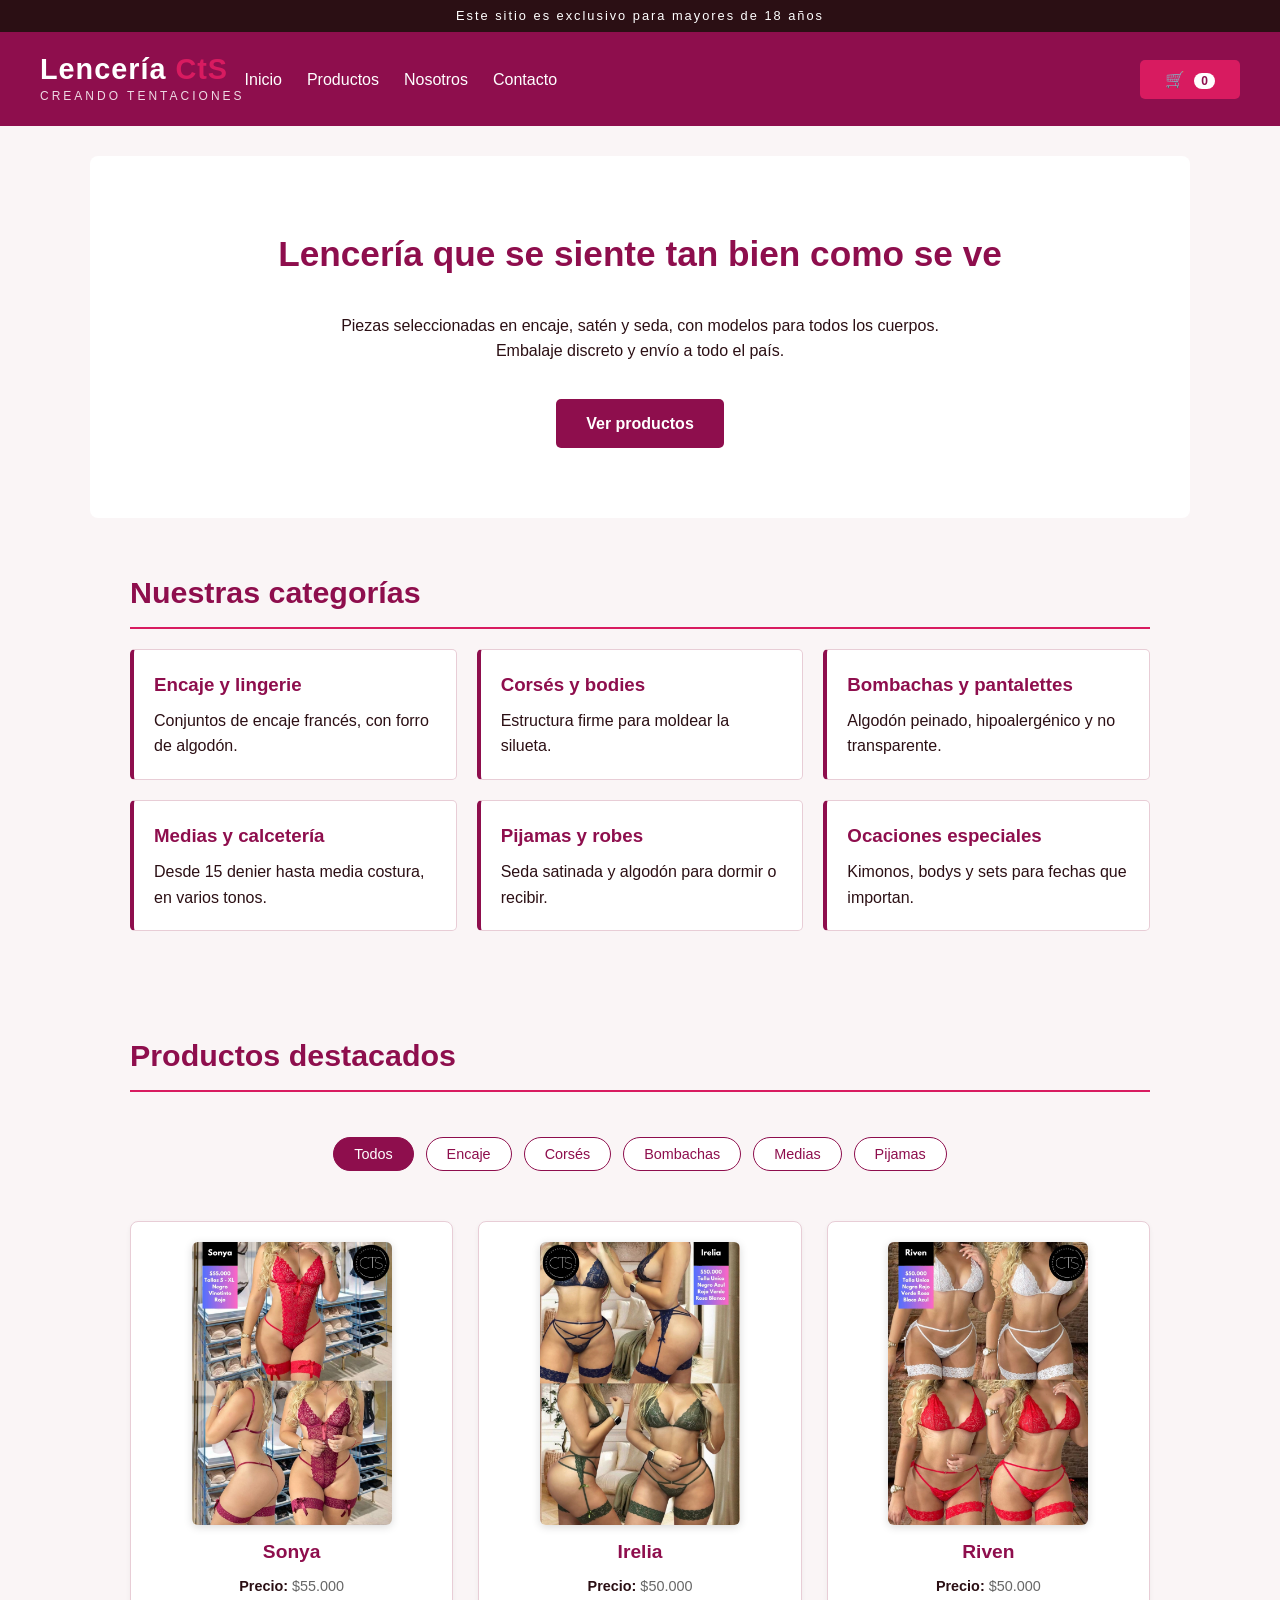
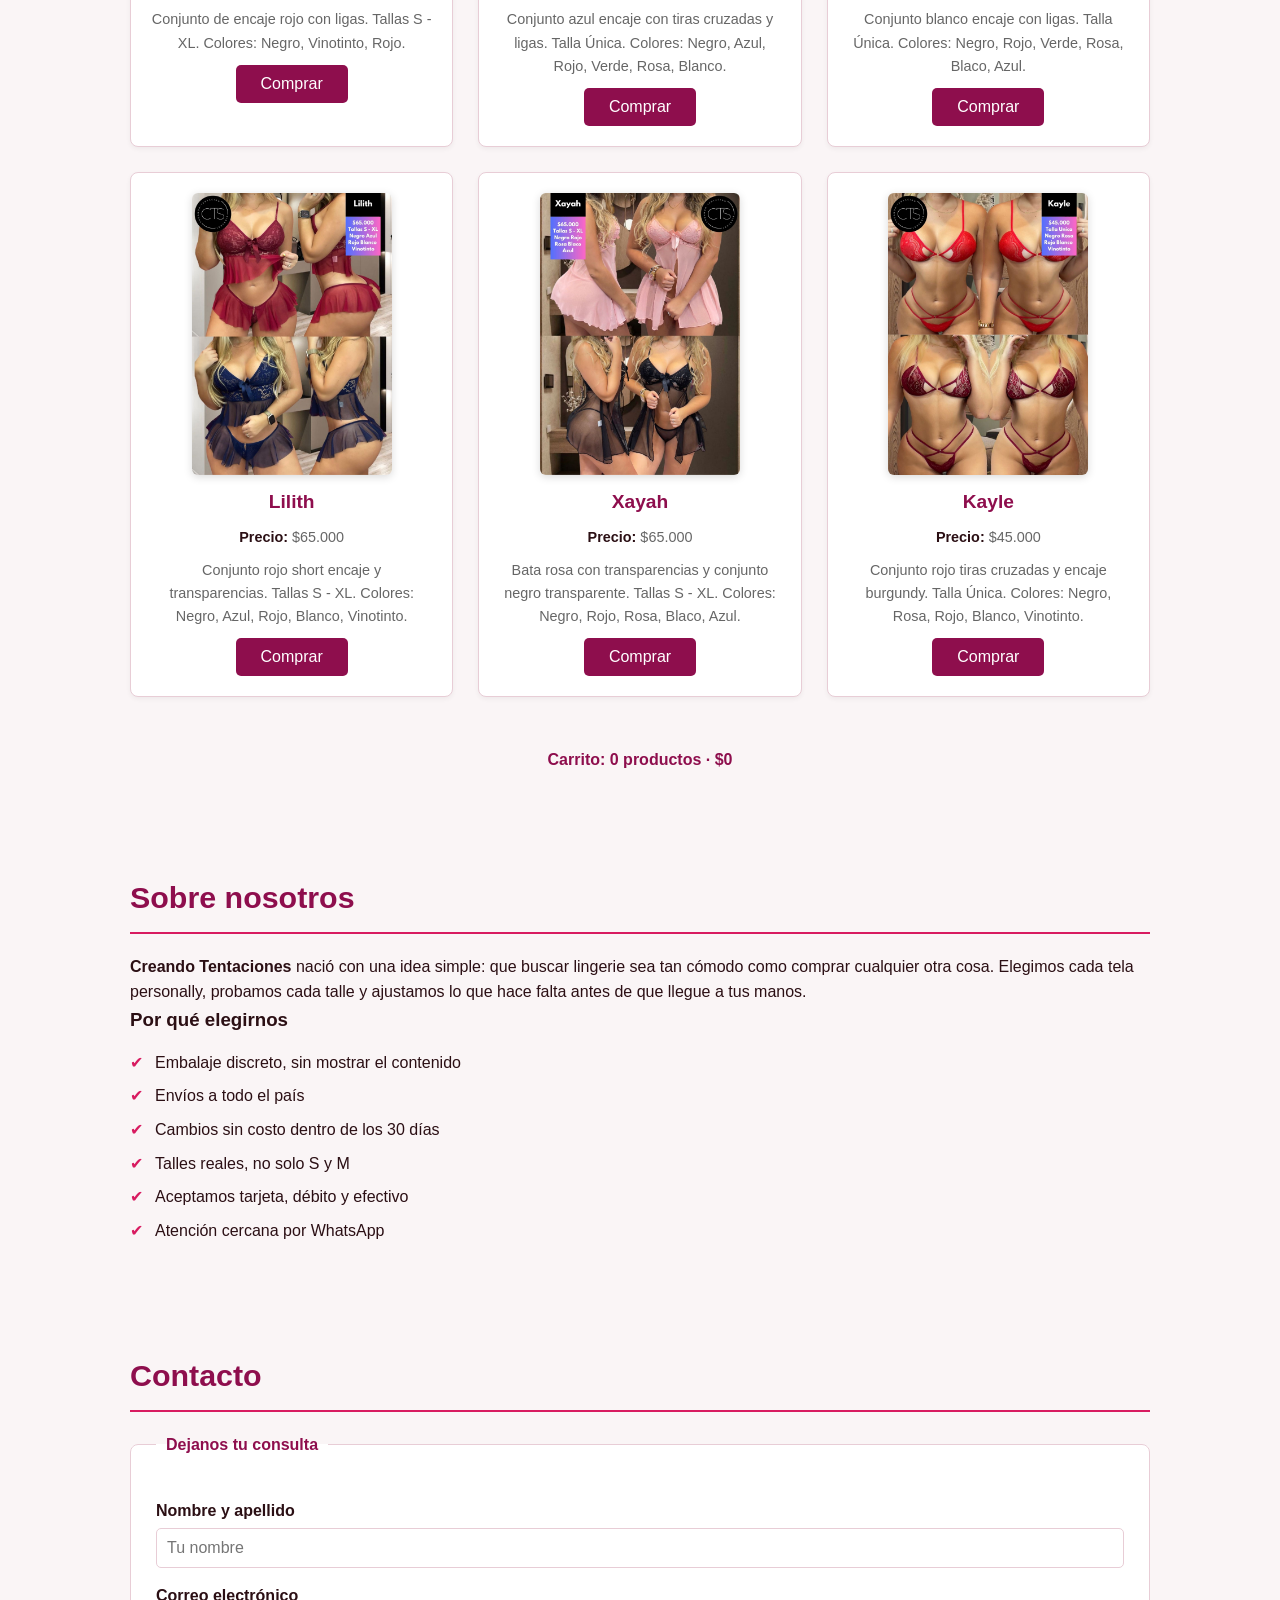
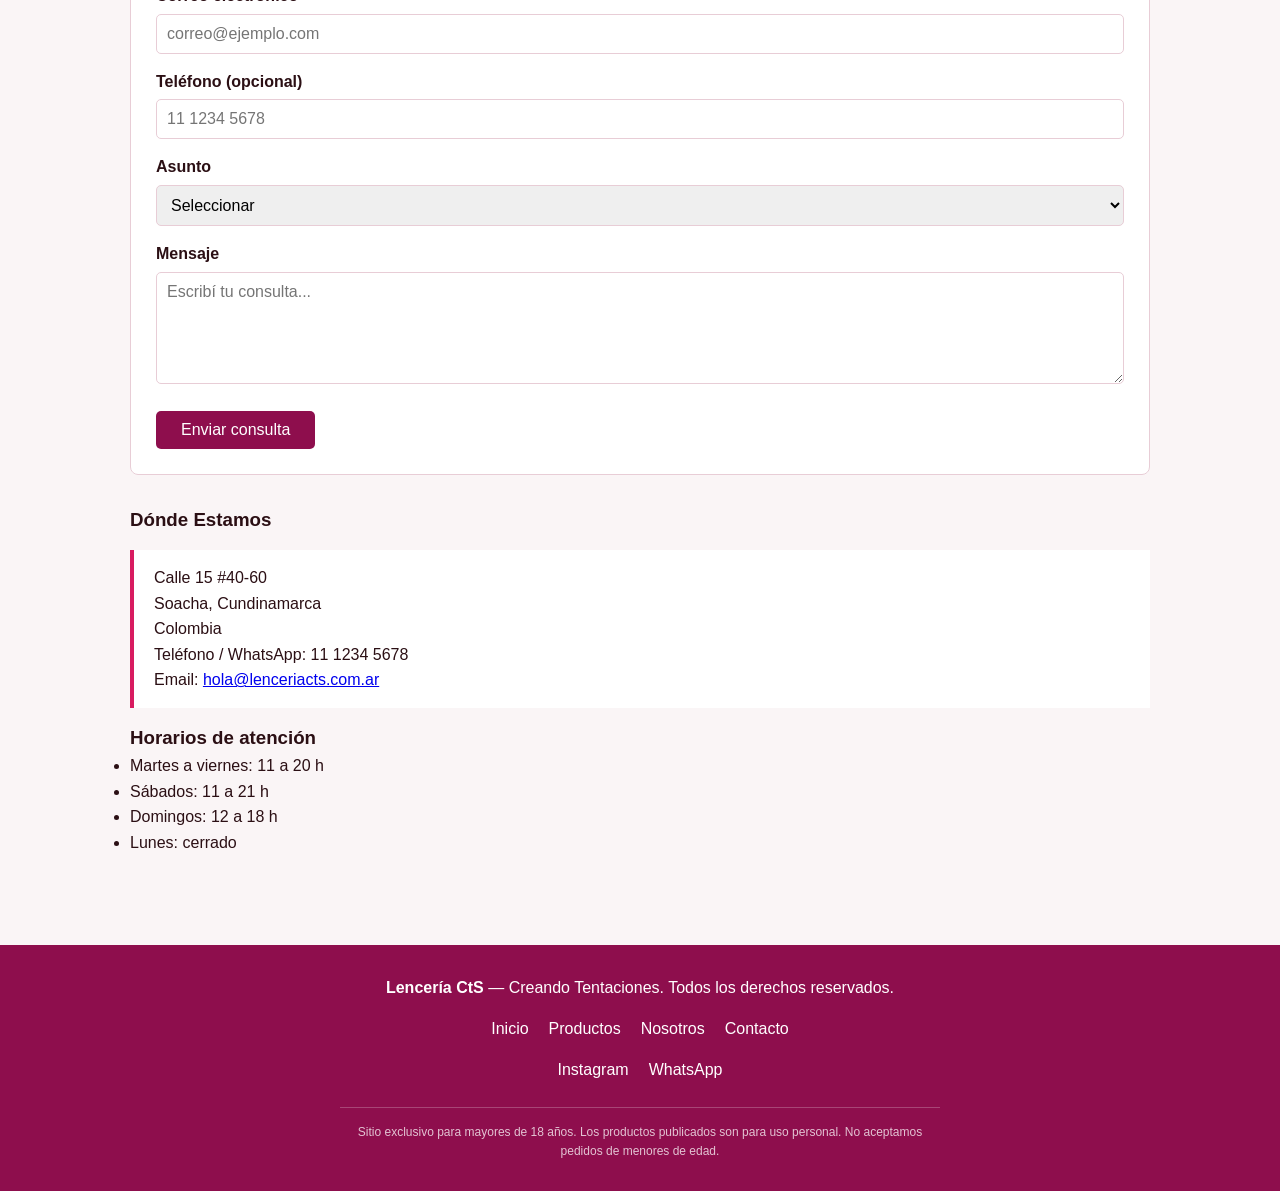
==== index.html @ 2ffe6eb9 "Agregar imagenes y datos reales del catalogo CTS (Sonya, Irelia, Riven, Lilith, Xayah, Kayle)" ====
<!DOCTYPE html>
<html lang="es">
<head>
    <meta charset="UTF-8">
    <meta name="viewport" content="width=device-width, initial-scale=1.0">
    <title>Lencería CtS | Creando Tentaciones</title>
    <meta name="description" content="Lencería CtS - Creando Tentaciones. Encaje, corsés, medias y pijamas de seda. Envíos discretos a todo el país.">
    <meta name="author" content="Lencería CtS">
    <meta name="robots" content="noindex">

    <!-- Enlaza la hoja de estilos externa -->
    <link rel="stylesheet" href="style.css">
</head>
<body>

    <!-- ===================== AVISO DE EDAD ===================== -->
    <div class="aviso-edad">
        Este sitio es exclusivo para mayores de 18 años
    </div>

    <!-- ===================== HEADER / NAVBAR ===================== -->
    <header>
        <div class="logo">
            <h1>Lencería <span>CtS</span></h1>
            <p class="lema">Creando Tentaciones</p>
        </div>

        <nav>
            <ul>
                <li><a href="#inicio">Inicio</a></li>
                <li><a href="#productos">Productos</a></li>
                <li><a href="#nosotros">Nosotros</a></li>
                <li><a href="#contacto">Contacto</a></li>
            </ul>
        </nav>

        <div class="carrito">
            <button id="btn-carrito" type="button" class="btn-carrito">🛒 <span id="carrito-badge" class="carrito-badge">0</span></button>
        </div>
    </header>

    <main>

        <!-- ===================== HERO / PORTADA ===================== -->
        <section id="inicio">
            <h2>Lencería que se siente tan bien como se ve</h2>
            <p>
                Piezas seleccionadas en encaje, satén y seda, con modelos para
                todos los cuerpos. Embalaje discreto y envío a todo el país.
            </p>
            <a href="#productos">Ver productos</a>
        </section>

        <!-- ===================== CATEGORÍAS ===================== -->
        <section id="categorias">
            <h2>Nuestras categorías</h2>

            <ul>
                <li>
                    <h3>Encaje y lingerie</h3>
                    <p>Conjuntos de encaje francés, con forro de algodón.</p>
                </li>
                <li>
                    <h3>Corsés y bodies</h3>
                    <p>Estructura firme para moldear la silueta.</p>
                </li>
                <li>
                    <h3>Bombachas y pantalettes</h3>
                    <p>Algodón peinado, hipoalergénico y no transparente.</p>
                </li>
                <li>
                    <h3>Medias y calcetería</h3>
                    <p>Desde 15 denier hasta media costura, en varios tonos.</p>
                </li>
                <li>
                    <h3>Pijamas y robes</h3>
                    <p>Seda satinada y algodón para dormir o recibir.</p>
                </li>
                <li>
                    <h3>Ocaciones especiales</h3>
                    <p>Kimonos, bodys y sets para fechas que importan.</p>
                </li>
            </ul>
        </section>

        <!-- ===================== PRODUCTOS DESTACADOS ===================== -->
        <section id="productos">
            <h2>Productos destacados</h2>

            <div class="filtros" id="filtros" role="group" aria-label="Filtrar productos por categoria">
                <button type="button" class="filtro activo" data-filtro="todos">Todos</button>
                <button type="button" class="filtro" data-filtro="encaje">Encaje</button>
                <button type="button" class="filtro" data-filtro="corses">Corsés</button>
                <button type="button" class="filtro" data-filtro="bombachas">Bombachas</button>
                <button type="button" class="filtro" data-filtro="medias">Medias</button>
                <button type="button" class="filtro" data-filtro="pijamas">Pijamas</button>
            </div>

            <article data-categoria="encaje">
                <img src="img/2.jpg" alt="Conjunto Sonya rojo encaje con ligas">
                <h3>Sonya</h3>
                <p><strong>Precio:</strong> $55.000</p>
                <p>Conjunto de encaje rojo con ligas. Tallas S - XL. Colores: Negro, Vinotinto, Rojo.</p>
                <button type="button" class="btn-comprar" data-nombre="Sonya" data-precio="55000">Comprar</button>
            </article>

            <article data-categoria="corses">
                <img src="img/3.jpg" alt="Conjunto Irelia azul encaje con tiras cruzadas">
                <h3>Irelia</h3>
                <p><strong>Precio:</strong> $50.000</p>
                <p>Conjunto azul encaje con tiras cruzadas y ligas. Talla Única. Colores: Negro, Azul, Rojo, Verde, Rosa, Blanco.</p>
                <button type="button" class="btn-comprar" data-nombre="Irelia" data-precio="50000">Comprar</button>
            </article>

            <article data-categoria="encaje">
                <img src="img/4.jpg" alt="Conjunto Riven blanco encaje con ligas">
                <h3>Riven</h3>
                <p><strong>Precio:</strong> $50.000</p>
                <p>Conjunto blanco encaje con ligas. Talla Única. Colores: Negro, Rojo, Verde, Rosa, Blaco, Azul.</p>
                <button type="button" class="btn-comprar" data-nombre="Riven" data-precio="50000">Comprar</button>
            </article>

            <article data-categoria="corses">
                <img src="img/5.jpg" alt="Conjunto Lilith rojo short encaje y transparencia">
                <h3>Lilith</h3>
                <p><strong>Precio:</strong> $65.000</p>
                <p>Conjunto rojo short encaje y transparencias. Tallas S - XL. Colores: Negro, Azul, Rojo, Blanco, Vinotinto.</p>
                <button type="button" class="btn-comprar" data-nombre="Lilith" data-precio="65000">Comprar</button>
            </article>

            <article data-categoria="pijamas">
                <img src="img/6.jpg" alt="Conjunto Xayah bata rosa transparencia">
                <h3>Xayah</h3>
                <p><strong>Precio:</strong> $65.000</p>
                <p>Bata rosa con transparencias y conjunto negro transparente. Tallas S - XL. Colores: Negro, Rojo, Rosa, Blaco, Azul.</p>
                <button type="button" class="btn-comprar" data-nombre="Xayah" data-precio="65000">Comprar</button>
            </article>

            <article data-categoria="corses">
                <img src="img/7.jpg" alt="Conjunto Kayle rojo tiras cruzadas encaje burgundy">
                <h3>Kayle</h3>
                <p><strong>Precio:</strong> $45.000</p>
                <p>Conjunto rojo tiras cruzadas y encaje burgundy. Talla Única. Colores: Negro, Rosa, Rojo, Blanco, Vinotinto.</p>
                <button type="button" class="btn-comprar" data-nombre="Kayle" data-precio="45000">Comprar</button>
            </article>

            <div class="carrito-box">
                <p id="carrito-total">Carrito: 0 productos · $0</p>
            </div>

        </section>

        <!-- ===================== NOSOTROS ===================== -->
        <section id="nosotros">
            <h2>Sobre nosotros</h2>
            <p>
                <strong>Creando Tentaciones</strong> nació con una idea simple:
                que buscar lingerie sea tan cómodo como comprar cualquier otra
                cosa. Elegimos cada tela personally, probamos cada talle y ajustamos
                lo que hace falta antes de que llegue a tus manos.
            </p>

            <h3>Por qué elegirnos</h3>
            <ul>
                <li>Embalaje discreto, sin mostrar el contenido</li>
                <li>Envíos a todo el país</li>
                <li>Cambios sin costo dentro de los 30 días</li>
                <li>Talles reales, no solo S y M</li>
                <li>Aceptamos tarjeta, débito y efectivo</li>
                <li>Atención cercana por WhatsApp</li>
            </ul>
        </section>

        <!-- ===================== FORMULARIO DE CONTACTO ===================== -->
        <section id="contacto">
            <h2>Contacto</h2>

            <!-- method y action se completan cuando agreguemos el formulario real -->
            <form>
                <fieldset>
                    <legend>Dejanos tu consulta</legend>

                    <label for="nombre">Nombre y apellido</label>
                    <input type="text" id="nombre" name="nombre" placeholder="Tu nombre" required>

                    <label for="email">Correo electrónico</label>
                    <input type="email" id="email" name="email" placeholder="correo@ejemplo.com" required>

                    <label for="telefono">Teléfono (opcional)</label>
                    <input type="tel" id="telefono" name="telefono" placeholder="11 1234 5678">

                    <label for="asunto">Asunto</label>
                    <select id="asunto" name="asunto">
                        <option value="">Seleccionar</option>
                        <option value="consulta">Consulta de precios</option>
                        <option value="talles">Consulta de talles</option>
                        <option value="stock">Stock disponible</option>
                        <option value="envios">Envíos y entregas</option>
                        <option value="otro">Otro</option>
                    </select>

                    <label for="mensaje">Mensaje</label>
                    <textarea id="mensaje" name="mensaje" rows="5" placeholder="Escribí tu consulta..."></textarea>

                    <button type="submit">Enviar consulta</button>
                </fieldset>
            </form>

            <h3>Dónde Estamos</h3>
            <address>
                Calle 15 #40-60<br>
                Soacha, Cundinamarca<br>
                Colombia<br>
                Teléfono / WhatsApp: 11 1234 5678<br>
                Email: <a href="mailto:hola@lenceriacts.com.ar">hola@lenceriacts.com.ar</a>
            </address>

            <h3>Horarios de atención</h3>
            <ul>
                <li>Martes a viernes: 11 a 20 h</li>
                <li>Sábados: 11 a 21 h</li>
                <li>Domingos: 12 a 18 h</li>
                <li>Lunes: cerrado</li>
            </ul>
        </section>

    </main>

    <!-- ===================== FOOTER ===================== -->
    <footer>
        <p><strong>Lencería CtS</strong> — Creando Tentaciones. Todos los derechos reservados.</p>

        <nav>
            <ul>
                <li><a href="#inicio">Inicio</a></li>
                <li><a href="#productos">Productos</a></li>
                <li><a href="#nosotros">Nosotros</a></li>
                <li><a href="#contacto">Contacto</a></li>
            </ul>
        </nav>

        <ul>
            <li><a href="#">Instagram</a></li>
            <li><a href="#">WhatsApp</a></li>
        </ul>

        <p class="aviso-legal">
            Sitio exclusivo para mayores de 18 años. Los productos publicados son
            para uso personal. No aceptamos pedidos de menores de edad.
        </p>
    </footer>

    <!-- Logica de JavaScript -->
    <script src="script.js"></script>

</body>
</html>
---- style.css ----
/* =========================================================
   LENCERÍA CTS - Hoja de estilos
   Archivo: style.css
   ========================================================= */

/* ---------- VARIABLES ---------- */
/* Definimos los colores una sola vez y los reutilizamos */
:root {
    --color-texto: #2b0f14;    /* rojo sangre */
    --color-fondo: #faf5f6;    /* rosa pálido */
    --color-primario: #8e0e4d; /* rojo intenso */
    --color-secundario: #d81b60; /* fucsia */
    --color-blanco: #ffffff;
    --color-borde: #e8cdd6;
    --fuente: "Segoe UI", Tahoma, sans-serif;
}


/* ---------- RESET BÁSICO ---------- */
/* Quitamos los márgenes que pone el navegador por defecto */
* {
    margin: 0;
    padding: 0;
    box-sizing: border-box;
}

body {
    font-family: var(--fuente);
    color: var(--color-texto);
    background-color: var(--color-fondo);
    line-height: 1.6;
}


/* ---------- AVISO DE EDAD ---------- */
.aviso-edad {
    background-color: var(--color-texto);
    color: var(--color-blanco);
    text-align: center;
    font-size: 0.8rem;
    letter-spacing: 2px;
    padding: 6px;
}


/* ---------- LEMA (bajo el logo) ---------- */
.logo h1 {
    line-height: 1.2;
}

.lema {
    font-size: 0.75rem;
    letter-spacing: 3px;
    text-transform: uppercase;
    opacity: 0.85;
}


/* ---------- HEADER ---------- */
header {
    background-color: var(--color-primario);
    color: var(--color-blanco);
    padding: 20px 40px;
    display: flex;
    justify-content: space-between;
    align-items: center;
    flex-wrap: wrap;
}

header h1 {
    font-size: 1.8rem;
    letter-spacing: 1px;
}

header h1 span {
    color: var(--color-secundario);
}

/* Menú de navegación */
nav ul {
    list-style: none;
    display: flex;
    gap: 25px;
}

nav a {
    color: var(--color-blanco);
    text-decoration: none;
    font-weight: 500;
}

/* Efecto al pasar el mouse por encima */
nav a:hover {
    color: var(--color-secundario);
    text-decoration: underline;
}


/* ---------- SECCIONES ---------- */
section {
    padding: 50px 40px;
    max-width: 1100px;
    margin: 0 auto;
}

section h2 {
    font-size: 1.9rem;
    margin-bottom: 20px;
    color: var(--color-primario);
    border-bottom: 2px solid var(--color-secundario);
    padding-bottom: 10px;
}


/* ---------- PORTADA (HERO) ---------- */
#inicio {
    text-align: center;
    background-color: var(--color-blanco);
    border-radius: 8px;
    margin-top: 30px;
    padding: 70px 40px;
}

#inicio h2 {
    border: none;
    font-size: 2.2rem;
}

#inicio p {
    max-width: 600px;
    margin: 20px auto;
}

/* Botón principal */
#inicio a {
    display: inline-block;
    margin-top: 15px;
    padding: 12px 30px;
    background-color: var(--color-primario);
    color: var(--color-blanco);
    text-decoration: none;
    border-radius: 5px;
    font-weight: bold;
}

#inicio a:hover {
    background-color: var(--color-secundario);
    color: var(--color-texto);
}


/* ---------- CATEGORÍAS ---------- */
/* grid = columnas que se acomodan solas según el ancho */
#categorias ul {
    list-style: none;
    display: grid;
    grid-template-columns: repeat(auto-fit, minmax(260px, 1fr));
    gap: 20px;
}

#categorias li {
    background-color: var(--color-blanco);
    border: 1px solid var(--color-borde);
    border-left: 4px solid var(--color-primario);
    border-radius: 5px;
    padding: 20px;
}

#categorias h3 {
    color: var(--color-primario);
    margin-bottom: 8px;
}


/* ---------- PRODUCTOS ---------- */
#productos {
    display: grid;
    grid-template-columns: repeat(auto-fit, minmax(240px, 1fr));
    gap: 25px;
}

#productos h2 {
    grid-column: 1 / -1;  /* el título ocupa todo el ancho */
}

/* ---------- FILTROS ---------- */
#filtros {
    grid-column: 1 / -1;  /* el contenedor de filtros ocupa todo el ancho */
    display: flex;
    flex-wrap: wrap;
    gap: 12px;
    justify-content: center;
    margin-bottom: 25px;
}

.filtro {
    background-color: var(--color-blanco);
    color: var(--color-primario);
    border: 1px solid var(--color-primario);
    border-radius: 20px;
    padding: 8px 20px;
    font-size: 0.9rem;
}

.filtro.activo {
    background-color: var(--color-primario);
    color: var(--color-blanco);
}

.oculto {
    display: none;
}

/* ---------- CARRITO ---------- */
#productos .carrito-box {
    grid-column: 1 / -1;
    text-align: center;
    margin-top: 25px;
}

#productos .carrito-box #carrito-total {
    font-weight: bold;
    color: var(--color-primario);
}

header .carrito {
    margin-left: auto;
}

header .btn-carrito {
    background-color: var(--color-secundario);
    color: var(--color-blanco);
}

header .carrito-badge {
    display: inline-block;
    background-color: var(--color-blanco);
    color: var(--color-primario);
    border-radius: 10px;
    font-size: 0.75rem;
    font-weight: bold;
    padding: 1px 7px;
    margin-left: 5px;
}

article {
    background-color: var(--color-blanco);
    border: 1px solid var(--color-borde);
    border-radius: 8px;
    padding: 20px;
    text-align: center;
    box-shadow: 0 2px 5px rgba(0, 0, 0, 0.05);
    display: flex;
    flex-direction: column;
    align-items: center;
}

article img {
    width: 100%;
    max-width: 200px;
    height: auto;
    border-radius: 6px;
    margin-bottom: 12px;
    box-shadow: 0 2px 8px rgba(0, 0, 0, 0.15);
}

article h3 {
    color: var(--color-primario);
    margin-bottom: 8px;
    font-size: 1.2rem;
}

article p {
    margin-bottom: 10px;
    font-size: 0.9rem;
    color: #666;
}

article strong {
    color: var(--color-texto);
}

button {
    background-color: var(--color-primario);
    color: var(--color-blanco);
    border: none;
    padding: 10px 25px;
    border-radius: 5px;
    font-size: 1rem;
    cursor: pointer;
}

button:hover {
    background-color: var(--color-secundario);
    color: var(--color-texto);
}


/* ---------- NOSOTROS ---------- */
#nosotros ul {
    list-style: none;
    margin-top: 15px;
}

#nosotros li {
    padding-left: 25px;
    margin-bottom: 8px;
    position: relative;
}

/* Viñeta dorada con CSS puro */
#nosotros li::before {
    content: "✔";
    color: var(--color-secundario);
    position: absolute;
    left: 0;
}


/* ---------- FORMULARIO ---------- */
fieldset {
    background-color: var(--color-blanco);
    border: 1px solid var(--color-borde);
    border-radius: 8px;
    padding: 25px;
    margin-bottom: 30px;
}

legend {
    font-weight: bold;
    color: var(--color-primario);
    padding: 0 10px;
}

label {
    display: block;
    font-weight: bold;
    margin: 15px 0 5px;
}

input,
select,
textarea {
    width: 100%;
    padding: 10px;
    border: 1px solid var(--color-borde);
    border-radius: 5px;
    font-family: var(--fuente);
    font-size: 1rem;
}

input:focus,
select:focus,
textarea:focus {
    outline: 2px solid var(--color-primario);
}

form button {
    margin-top: 20px;
}

/* Dirección */
address {
    font-style: normal;
    background-color: var(--color-blanco);
    border-left: 4px solid var(--color-secundario);
    padding: 15px 20px;
    margin: 15px 0;
}


/* ---------- FOOTER ---------- */
footer {
    background-color: var(--color-primario);
    color: var(--color-blanco);
    text-align: center;
    padding: 30px;
    margin-top: 40px;
}

footer ul {
    list-style: none;
    display: flex;
    justify-content: center;
    gap: 20px;
    margin-top: 15px;
}

footer a {
    color: var(--color-blanco);
    text-decoration: none;
}

footer a:hover {
    color: var(--color-secundario);
}

/* Aviso legal del pie de página */
.aviso-legal {
    font-size: 0.75rem;
    opacity: 0.75;
    max-width: 600px;
    margin: 25px auto 0;
    border-top: 1px solid rgba(255, 255, 255, 0.3);
    padding-top: 15px;
}


/* ---------- RESPONSIVE ---------- */
/* En pantallas chicas el menú se apila */
@media (max-width: 600px) {
    header {
        flex-direction: column;
        text-align: center;
    }

    nav ul {
        flex-direction: column;
        gap: 10px;
    }

    section {
        padding: 30px 20px;
    }
}
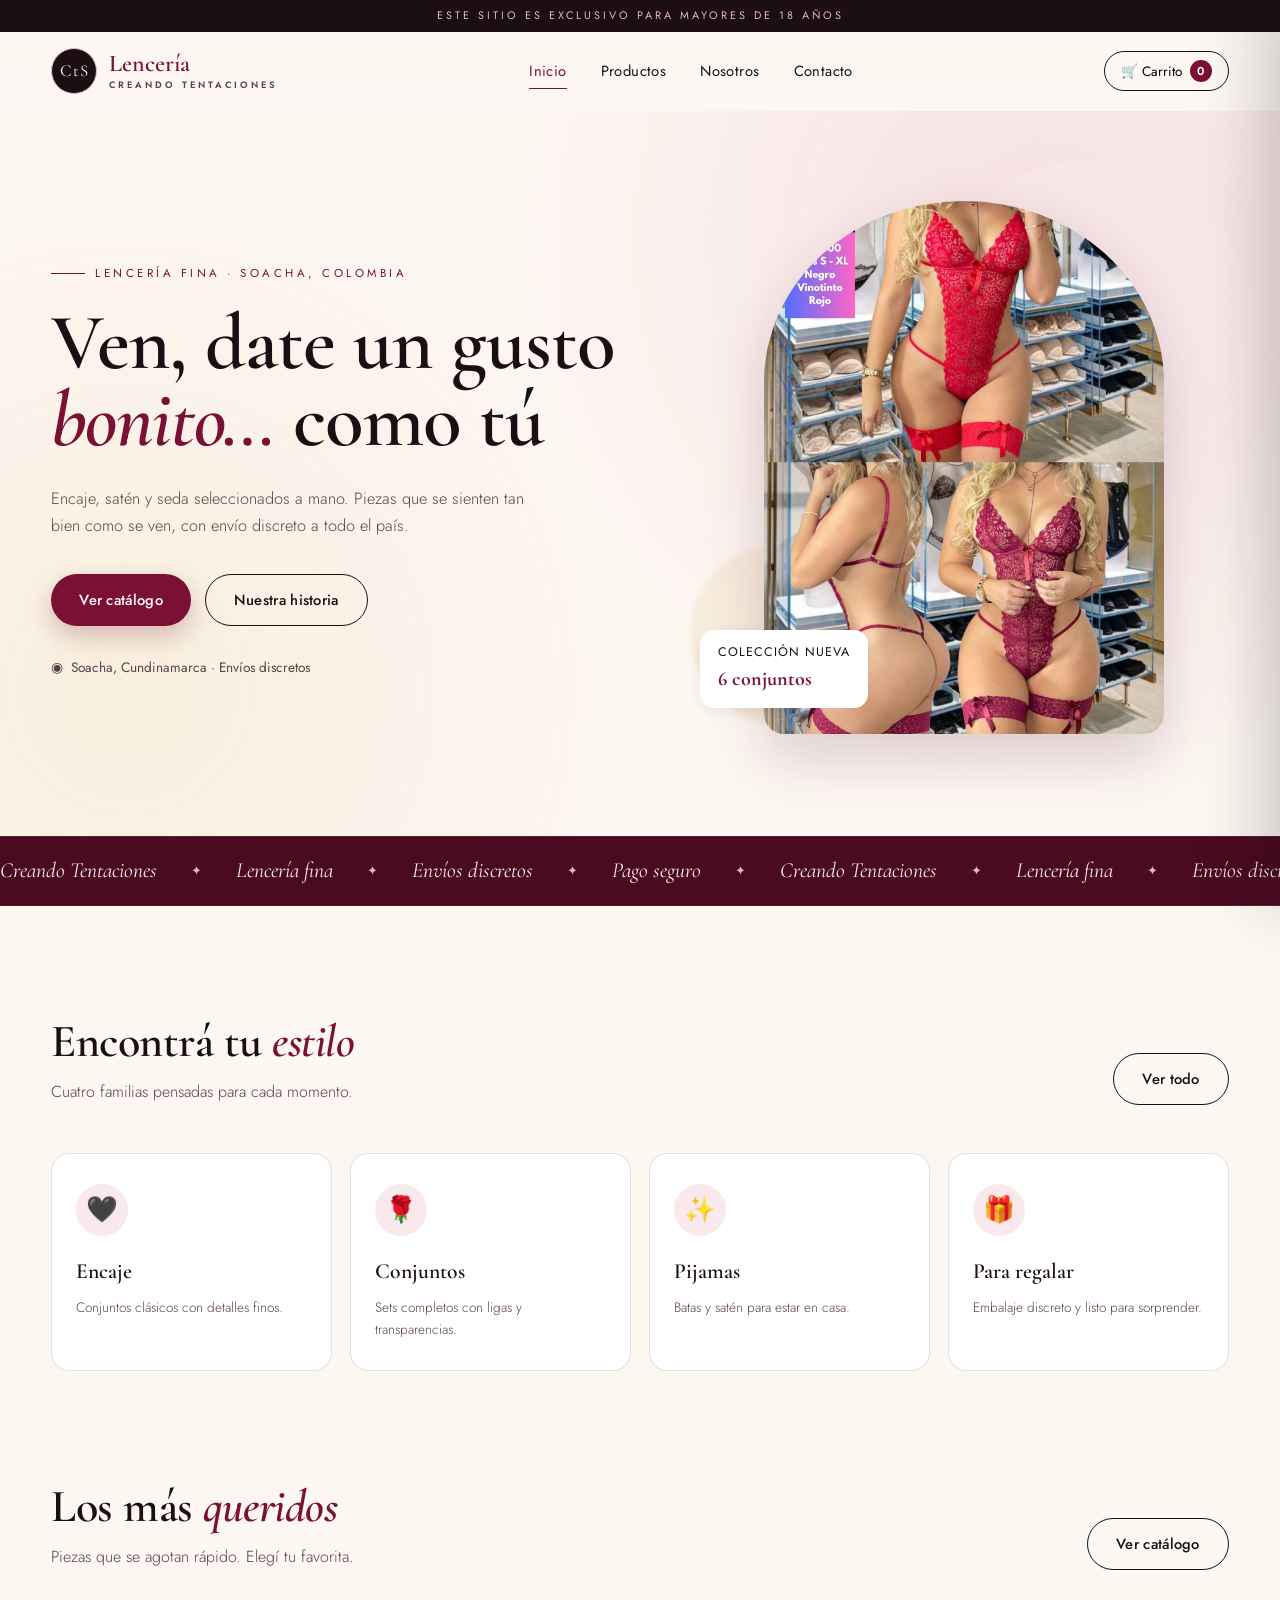
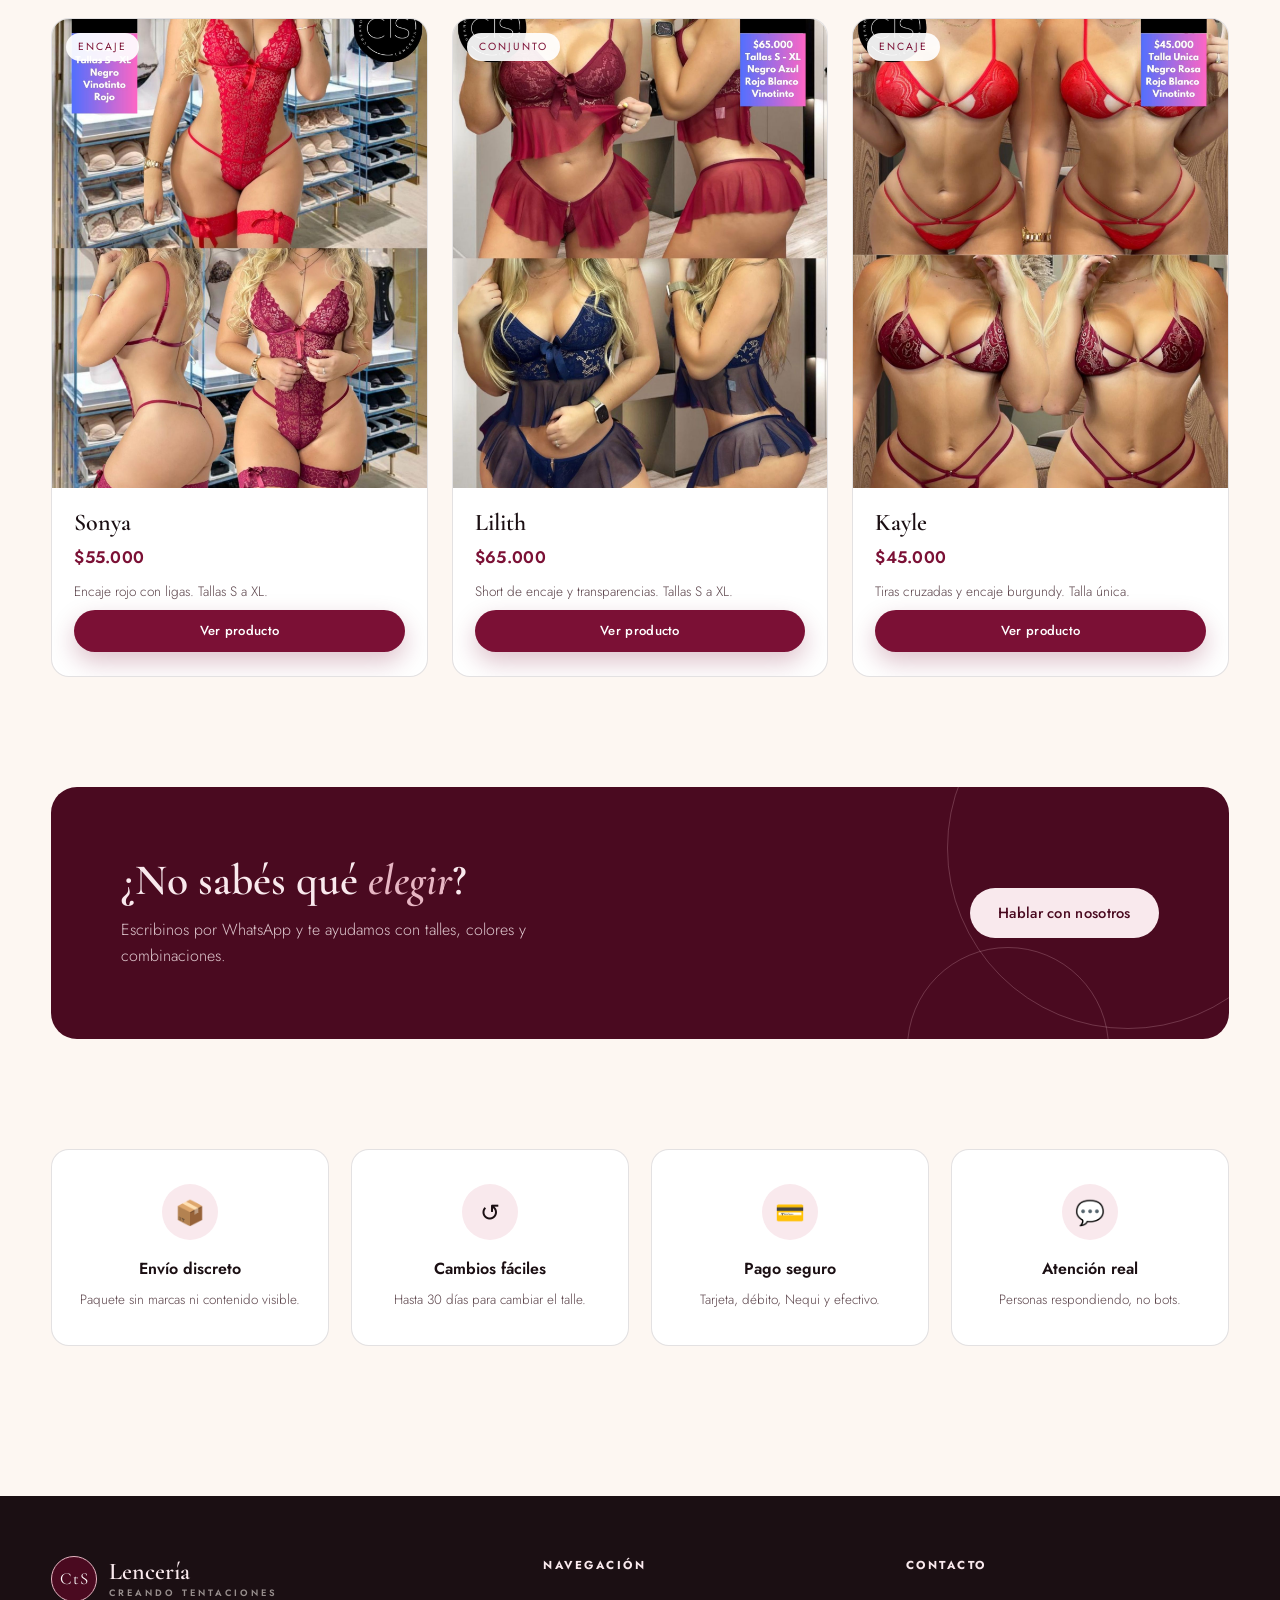
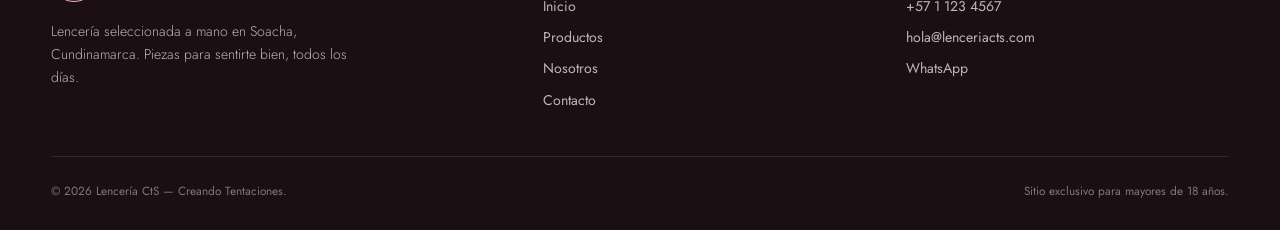
==== commit 7c1828c0: "Sitio multipagina: inicio, productos, nosotros y contacto con animaciones y carrito" ====
--- a/index.html
+++ b/index.html
@@ -4,254 +4,271 @@
     <meta charset="UTF-8">
     <meta name="viewport" content="width=device-width, initial-scale=1.0">
     <title>Lencería CtS | Creando Tentaciones</title>
-    <meta name="description" content="Lencería CtS - Creando Tentaciones. Encaje, corsés, medias y pijamas de seda. Envíos discretos a todo el país.">
-    <meta name="author" content="Lencería CtS">
-    <meta name="robots" content="noindex">
-
-    <!-- Enlaza la hoja de estilos externa -->
+    <meta name="description" content="Lencería CtS - Creando Tentaciones. Encaje, conjuntos y pijamas de seda. Envíos discretos a todo el país.">
+    <link rel="preconnect" href="https://fonts.googleapis.com">
+    <link rel="preconnect" href="https://fonts.gstatic.com" crossorigin>
+    <link href="https://fonts.googleapis.com/css2?family=Cormorant+Garamond:ital,wght@0,400;0,600;0,700;1,400;1,600&family=Jost:wght@300;400;500;600&display=swap" rel="stylesheet">
     <link rel="stylesheet" href="style.css">
 </head>
 <body>
 
-    <!-- ===================== AVISO DE EDAD ===================== -->
-    <div class="aviso-edad">
-        Este sitio es exclusivo para mayores de 18 años
-    </div>
-
-    <!-- ===================== HEADER / NAVBAR ===================== -->
-    <header>
-        <div class="logo">
-            <h1>Lencería <span>CtS</span></h1>
-            <p class="lema">Creando Tentaciones</p>
-        </div>
-
-        <nav>
-            <ul>
-                <li><a href="#inicio">Inicio</a></li>
-                <li><a href="#productos">Productos</a></li>
-                <li><a href="#nosotros">Nosotros</a></li>
-                <li><a href="#contacto">Contacto</a></li>
-            </ul>
-        </nav>
-
-        <div class="carrito">
-            <button id="btn-carrito" type="button" class="btn-carrito">🛒 <span id="carrito-badge" class="carrito-badge">0</span></button>
+    <div class="age-bar">Este sitio es exclusivo para mayores de 18 años</div>
+
+    <!-- ================= HEADER ================= -->
+    <header class="site-header" id="siteHeader">
+        <div class="container header-inner">
+            <a class="logo" href="index.html">
+                <span class="logo-mark">CtS</span>
+                <span class="logo-text">Lencería<small>Creando Tentaciones</small></span>
+            </a>
+
+            <nav class="nav" id="nav">
+                <a href="index.html" class="active">Inicio</a>
+                <a href="productos.html">Productos</a>
+                <a href="nosotros.html">Nosotros</a>
+                <a href="contacto.html">Contacto</a>
+            </nav>
+
+            <div class="header-actions">
+                <button class="cart-btn" id="cartOpen" aria-label="Abrir carrito">
+                    🛒 Carrito <span class="cart-count" id="cartCount">0</span>
+                </button>
+                <button class="menu-btn" id="menuBtn" aria-label="Abrir menú">☰</button>
+            </div>
         </div>
     </header>
 
+    <!-- ================= HERO ================= -->
     <main>
-
-        <!-- ===================== HERO / PORTADA ===================== -->
-        <section id="inicio">
-            <h2>Lencería que se siente tan bien como se ve</h2>
-            <p>
-                Piezas seleccionadas en encaje, satén y seda, con modelos para
-                todos los cuerpos. Embalaje discreto y envío a todo el país.
-            </p>
-            <a href="#productos">Ver productos</a>
-        </section>
-
-        <!-- ===================== CATEGORÍAS ===================== -->
-        <section id="categorias">
-            <h2>Nuestras categorías</h2>
-
-            <ul>
-                <li>
-                    <h3>Encaje y lingerie</h3>
-                    <p>Conjuntos de encaje francés, con forro de algodón.</p>
-                </li>
-                <li>
-                    <h3>Corsés y bodies</h3>
-                    <p>Estructura firme para moldear la silueta.</p>
-                </li>
-                <li>
-                    <h3>Bombachas y pantalettes</h3>
-                    <p>Algodón peinado, hipoalergénico y no transparente.</p>
-                </li>
-                <li>
-                    <h3>Medias y calcetería</h3>
-                    <p>Desde 15 denier hasta media costura, en varios tonos.</p>
-                </li>
-                <li>
-                    <h3>Pijamas y robes</h3>
-                    <p>Seda satinada y algodón para dormir o recibir.</p>
-                </li>
-                <li>
-                    <h3>Ocaciones especiales</h3>
-                    <p>Kimonos, bodys y sets para fechas que importan.</p>
-                </li>
-            </ul>
-        </section>
-
-        <!-- ===================== PRODUCTOS DESTACADOS ===================== -->
-        <section id="productos">
-            <h2>Productos destacados</h2>
-
-            <div class="filtros" id="filtros" role="group" aria-label="Filtrar productos por categoria">
-                <button type="button" class="filtro activo" data-filtro="todos">Todos</button>
-                <button type="button" class="filtro" data-filtro="encaje">Encaje</button>
-                <button type="button" class="filtro" data-filtro="corses">Corsés</button>
-                <button type="button" class="filtro" data-filtro="bombachas">Bombachas</button>
-                <button type="button" class="filtro" data-filtro="medias">Medias</button>
-                <button type="button" class="filtro" data-filtro="pijamas">Pijamas</button>
-            </div>
-
-            <article data-categoria="encaje">
-                <img src="img/2.jpg" alt="Conjunto Sonya rojo encaje con ligas">
-                <h3>Sonya</h3>
-                <p><strong>Precio:</strong> $55.000</p>
-                <p>Conjunto de encaje rojo con ligas. Tallas S - XL. Colores: Negro, Vinotinto, Rojo.</p>
-                <button type="button" class="btn-comprar" data-nombre="Sonya" data-precio="55000">Comprar</button>
-            </article>
-
-            <article data-categoria="corses">
-                <img src="img/3.jpg" alt="Conjunto Irelia azul encaje con tiras cruzadas">
-                <h3>Irelia</h3>
-                <p><strong>Precio:</strong> $50.000</p>
-                <p>Conjunto azul encaje con tiras cruzadas y ligas. Talla Única. Colores: Negro, Azul, Rojo, Verde, Rosa, Blanco.</p>
-                <button type="button" class="btn-comprar" data-nombre="Irelia" data-precio="50000">Comprar</button>
-            </article>
-
-            <article data-categoria="encaje">
-                <img src="img/4.jpg" alt="Conjunto Riven blanco encaje con ligas">
-                <h3>Riven</h3>
-                <p><strong>Precio:</strong> $50.000</p>
-                <p>Conjunto blanco encaje con ligas. Talla Única. Colores: Negro, Rojo, Verde, Rosa, Blaco, Azul.</p>
-                <button type="button" class="btn-comprar" data-nombre="Riven" data-precio="50000">Comprar</button>
-            </article>
-
-            <article data-categoria="corses">
-                <img src="img/5.jpg" alt="Conjunto Lilith rojo short encaje y transparencia">
-                <h3>Lilith</h3>
-                <p><strong>Precio:</strong> $65.000</p>
-                <p>Conjunto rojo short encaje y transparencias. Tallas S - XL. Colores: Negro, Azul, Rojo, Blanco, Vinotinto.</p>
-                <button type="button" class="btn-comprar" data-nombre="Lilith" data-precio="65000">Comprar</button>
-            </article>
-
-            <article data-categoria="pijamas">
-                <img src="img/6.jpg" alt="Conjunto Xayah bata rosa transparencia">
-                <h3>Xayah</h3>
-                <p><strong>Precio:</strong> $65.000</p>
-                <p>Bata rosa con transparencias y conjunto negro transparente. Tallas S - XL. Colores: Negro, Rojo, Rosa, Blaco, Azul.</p>
-                <button type="button" class="btn-comprar" data-nombre="Xayah" data-precio="65000">Comprar</button>
-            </article>
-
-            <article data-categoria="corses">
-                <img src="img/7.jpg" alt="Conjunto Kayle rojo tiras cruzadas encaje burgundy">
-                <h3>Kayle</h3>
-                <p><strong>Precio:</strong> $45.000</p>
-                <p>Conjunto rojo tiras cruzadas y encaje burgundy. Talla Única. Colores: Negro, Rosa, Rojo, Blanco, Vinotinto.</p>
-                <button type="button" class="btn-comprar" data-nombre="Kayle" data-precio="45000">Comprar</button>
-            </article>
-
-            <div class="carrito-box">
-                <p id="carrito-total">Carrito: 0 productos · $0</p>
-            </div>
-
-        </section>
-
-        <!-- ===================== NOSOTROS ===================== -->
-        <section id="nosotros">
-            <h2>Sobre nosotros</h2>
-            <p>
-                <strong>Creando Tentaciones</strong> nació con una idea simple:
-                que buscar lingerie sea tan cómodo como comprar cualquier otra
-                cosa. Elegimos cada tela personally, probamos cada talle y ajustamos
-                lo que hace falta antes de que llegue a tus manos.
-            </p>
-
-            <h3>Por qué elegirnos</h3>
-            <ul>
-                <li>Embalaje discreto, sin mostrar el contenido</li>
-                <li>Envíos a todo el país</li>
-                <li>Cambios sin costo dentro de los 30 días</li>
-                <li>Talles reales, no solo S y M</li>
-                <li>Aceptamos tarjeta, débito y efectivo</li>
-                <li>Atención cercana por WhatsApp</li>
-            </ul>
-        </section>
-
-        <!-- ===================== FORMULARIO DE CONTACTO ===================== -->
-        <section id="contacto">
-            <h2>Contacto</h2>
-
-            <!-- method y action se completan cuando agreguemos el formulario real -->
-            <form>
-                <fieldset>
-                    <legend>Dejanos tu consulta</legend>
-
-                    <label for="nombre">Nombre y apellido</label>
-                    <input type="text" id="nombre" name="nombre" placeholder="Tu nombre" required>
-
-                    <label for="email">Correo electrónico</label>
-                    <input type="email" id="email" name="email" placeholder="correo@ejemplo.com" required>
-
-                    <label for="telefono">Teléfono (opcional)</label>
-                    <input type="tel" id="telefono" name="telefono" placeholder="11 1234 5678">
-
-                    <label for="asunto">Asunto</label>
-                    <select id="asunto" name="asunto">
-                        <option value="">Seleccionar</option>
-                        <option value="consulta">Consulta de precios</option>
-                        <option value="talles">Consulta de talles</option>
-                        <option value="stock">Stock disponible</option>
-                        <option value="envios">Envíos y entregas</option>
-                        <option value="otro">Otro</option>
-                    </select>
-
-                    <label for="mensaje">Mensaje</label>
-                    <textarea id="mensaje" name="mensaje" rows="5" placeholder="Escribí tu consulta..."></textarea>
-
-                    <button type="submit">Enviar consulta</button>
-                </fieldset>
-            </form>
-
-            <h3>Dónde Estamos</h3>
-            <address>
-                Calle 15 #40-60<br>
-                Soacha, Cundinamarca<br>
-                Colombia<br>
-                Teléfono / WhatsApp: 11 1234 5678<br>
-                Email: <a href="mailto:hola@lenceriacts.com.ar">hola@lenceriacts.com.ar</a>
-            </address>
-
-            <h3>Horarios de atención</h3>
-            <ul>
-                <li>Martes a viernes: 11 a 20 h</li>
-                <li>Sábados: 11 a 21 h</li>
-                <li>Domingos: 12 a 18 h</li>
-                <li>Lunes: cerrado</li>
-            </ul>
-        </section>
-
+        <section class="hero">
+            <div class="container hero-grid">
+                <div class="hero-copy">
+                    <span class="eyebrow">Lencería fina · Soacha, Colombia</span>
+                    <h1>Ven, date un gusto <em>bonito…</em> como tú</h1>
+                    <p class="lead">
+                        Encaje, satén y seda seleccionados a mano. Piezas que se sienten
+                        tan bien como se ven, con envío discreto a todo el país.
+                    </p>
+
+                    <div class="hero-actions">
+                        <a href="productos.html" class="btn btn-primary">Ver catálogo</a>
+                        <a href="nosotros.html" class="btn btn-ghost">Nuestra historia</a>
+                    </div>
+
+                    <p class="hero-meta">
+                        <span>◉</span> Soacha, Cundinamarca · Envíos discretos
+                    </p>
+                </div>
+
+                <div class="hero-visual">
+                    <span class="blob blob-1"></span>
+                    <span class="blob blob-2"></span>
+                    <div class="arch">
+                        <img src="img/2.jpg" alt="Conjunto de encaje rojo de Lencería CtS">
+                    </div>
+                    <div class="hero-badge">
+                        Colección nueva
+                        <strong>6 conjuntos</strong>
+                    </div>
+                </div>
+            </div>
+        </section>
+
+        <!-- ================= MARQUEE ================= -->
+        <div class="marquee" aria-hidden="true">
+            <div class="marquee-track">
+                <span>Creando Tentaciones</span><span>✦</span>
+                <span>Lencería fina</span><span>✦</span>
+                <span>Envíos discretos</span><span>✦</span>
+                <span>Pago seguro</span><span>✦</span>
+                <span>Creando Tentaciones</span><span>✦</span>
+                <span>Lencería fina</span><span>✦</span>
+                <span>Envíos discretos</span><span>✦</span>
+                <span>Pago seguro</span><span>✦</span>
+            </div>
+        </div>
+
+        <!-- ================= CATEGORÍAS ================= -->
+        <section class="section">
+            <div class="container">
+                <div class="section-head reveal">
+                    <div>
+                        <h2 class="section-title">Encontrá tu <em>estilo</em></h2>
+                        <p class="section-sub">Cuatro familias pensadas para cada momento.</p>
+                    </div>
+                    <a href="productos.html" class="btn btn-ghost">Ver todo</a>
+                </div>
+
+                <div class="cat-grid">
+                    <a href="productos.html?categoria=encaje" class="cat-card reveal">
+                        <span class="cat-icon">🖤</span>
+                        <h3>Encaje</h3>
+                        <p>Conjuntos clásicos con detalles finos.</p>
+                    </a>
+                    <a href="productos.html?categoria=conjuntos" class="cat-card reveal" style="--d:.1s">
+                        <span class="cat-icon">🌹</span>
+                        <h3>Conjuntos</h3>
+                        <p>Sets completos con ligas y transparencias.</p>
+                    </a>
+                    <a href="productos.html?categoria=pijamas" class="cat-card reveal" style="--d:.2s">
+                        <span class="cat-icon">✨</span>
+                        <h3>Pijamas</h3>
+                        <p>Batas y satén para estar en casa.</p>
+                    </a>
+                    <a href="productos.html" class="cat-card reveal" style="--d:.3s">
+                        <span class="cat-icon">🎁</span>
+                        <h3>Para regalar</h3>
+                        <p>Embalaje discreto y listo para sorprender.</p>
+                    </a>
+                </div>
+            </div>
+        </section>
+
+        <!-- ================= DESTACADOS ================= -->
+        <section class="section" style="padding-top:0">
+            <div class="container">
+                <div class="section-head reveal">
+                    <div>
+                        <h2 class="section-title">Los más <em>queridos</em></h2>
+                        <p class="section-sub">Piezas que se agotan rápido. Elegí tu favorita.</p>
+                    </div>
+                    <a href="productos.html" class="btn btn-ghost">Ver catálogo</a>
+                </div>
+
+                <div class="product-grid">
+                    <article class="product-card reveal">
+                        <div class="card-media">
+                            <img src="img/2.jpg" alt="Conjunto Sonya en encaje rojo">
+                            <span class="card-tag">Encaje</span>
+                        </div>
+                        <div class="card-body">
+                            <h3>Sonya</h3>
+                            <p class="card-price">$55.000</p>
+                            <p class="card-desc">Encaje rojo con ligas. Tallas S a XL.</p>
+                            <a href="productos.html" class="btn btn-primary">Ver producto</a>
+                        </div>
+                    </article>
+
+                    <article class="product-card reveal" style="--d:.1s">
+                        <div class="card-media">
+                            <img src="img/5.jpg" alt="Conjunto Lilith en encaje y transparencias">
+                            <span class="card-tag">Conjunto</span>
+                        </div>
+                        <div class="card-body">
+                            <h3>Lilith</h3>
+                            <p class="card-price">$65.000</p>
+                            <p class="card-desc">Short de encaje y transparencias. Tallas S a XL.</p>
+                            <a href="productos.html" class="btn btn-primary">Ver producto</a>
+                        </div>
+                    </article>
+
+                    <article class="product-card reveal" style="--d:.2s">
+                        <div class="card-media">
+                            <img src="img/7.jpg" alt="Conjunto Kayle en encaje burgundy">
+                            <span class="card-tag">Encaje</span>
+                        </div>
+                        <div class="card-body">
+                            <h3>Kayle</h3>
+                            <p class="card-price">$45.000</p>
+                            <p class="card-desc">Tiras cruzadas y encaje burgundy. Talla única.</p>
+                            <a href="productos.html" class="btn btn-primary">Ver producto</a>
+                        </div>
+                    </article>
+                </div>
+            </div>
+        </section>
+
+        <!-- ================= CTA ================= -->
+        <section class="section" style="padding-top:0">
+            <div class="container">
+                <div class="cta-band reveal">
+                    <div>
+                        <h2>¿No sabés qué <em>elegir</em>?</h2>
+                        <p>Escribinos por WhatsApp y te ayudamos con talles, colores y combinaciones.</p>
+                    </div>
+                    <a href="contacto.html" class="btn btn-primary">Hablar con nosotros</a>
+                </div>
+            </div>
+        </section>
+
+        <!-- ================= FEATURES ================= -->
+        <section class="section" style="padding-top:0">
+            <div class="container">
+                <div class="features">
+                    <div class="feature reveal">
+                        <span class="ico">📦</span>
+                        <h3>Envío discreto</h3>
+                        <p>Paquete sin marcas ni contenido visible.</p>
+                    </div>
+                    <div class="feature reveal" style="--d:.1s">
+                        <span class="ico">↺</span>
+                        <h3>Cambios fáciles</h3>
+                        <p>Hasta 30 días para cambiar el talle.</p>
+                    </div>
+                    <div class="feature reveal" style="--d:.2s">
+                        <span class="ico">💳</span>
+                        <h3>Pago seguro</h3>
+                        <p>Tarjeta, débito, Nequi y efectivo.</p>
+                    </div>
+                    <div class="feature reveal" style="--d:.3s">
+                        <span class="ico">💬</span>
+                        <h3>Atención real</h3>
+                        <p>Personas respondiendo, no bots.</p>
+                    </div>
+                </div>
+            </div>
+        </section>
     </main>
 
-    <!-- ===================== FOOTER ===================== -->
-    <footer>
-        <p><strong>Lencería CtS</strong> — Creando Tentaciones. Todos los derechos reservados.</p>
-
-        <nav>
-            <ul>
-                <li><a href="#inicio">Inicio</a></li>
-                <li><a href="#productos">Productos</a></li>
-                <li><a href="#nosotros">Nosotros</a></li>
-                <li><a href="#contacto">Contacto</a></li>
-            </ul>
-        </nav>
-
-        <ul>
-            <li><a href="#">Instagram</a></li>
-            <li><a href="#">WhatsApp</a></li>
-        </ul>
-
-        <p class="aviso-legal">
-            Sitio exclusivo para mayores de 18 años. Los productos publicados son
-            para uso personal. No aceptamos pedidos de menores de edad.
-        </p>
+    <!-- ================= FOOTER ================= -->
+    <footer class="site-footer">
+        <div class="container">
+            <div class="footer-grid">
+                <div>
+                    <a class="logo" href="index.html">
+                        <span class="logo-mark">CtS</span>
+                        <span class="logo-text">Lencería<small>Creando Tentaciones</small></span>
+                    </a>
+                    <p class="footer-about">
+                        Lencería seleccionada a mano en Soacha, Cundinamarca.
+                        Piezas para sentirte bien, todos los días.
+                    </p>
+                </div>
+                <div class="footer-col">
+                    <h4>Navegación</h4>
+                    <a href="index.html">Inicio</a>
+                    <a href="productos.html">Productos</a>
+                    <a href="nosotros.html">Nosotros</a>
+                    <a href="contacto.html">Contacto</a>
+                </div>
+                <div class="footer-col">
+                    <h4>Contacto</h4>
+                    <a href="tel:+5711234567">+57 1 123 4567</a>
+                    <a href="mailto:hola@lenceriacts.com">hola@lenceriacts.com</a>
+                    <a href="https://wa.me/5711234567">WhatsApp</a>
+                </div>
+            </div>
+            <div class="footer-bottom">
+                <span>© <span id="year"></span> Lencería CtS — Creando Tentaciones.</span>
+                <span>Sitio exclusivo para mayores de 18 años.</span>
+            </div>
+        </div>
     </footer>
 
-    <!-- Logica de JavaScript -->
+    <!-- ================= CARRITO ================= -->
+    <div class="overlay" id="overlay"></div>
+    <aside class="cart-drawer" id="cartDrawer" aria-hidden="true">
+        <div class="cart-head">
+            <h3>Tu carrito</h3>
+            <button class="cart-close" id="cartClose" aria-label="Cerrar carrito">×</button>
+        </div>
+        <div class="cart-items" id="cartItems"></div>
+        <div class="cart-foot">
+            <p>Total <strong id="cartTotal">$0</strong></p>
+            <button class="btn btn-primary btn-block" id="cartCheckout">Finalizar pedido</button>
+        </div>
+    </aside>
+
     <script src="script.js"></script>
-
 </body>
 </html>
--- a/style.css
+++ b/style.css
@@ -1,425 +1,1201 @@
 /* =========================================================
-   LENCERÍA CTS - Hoja de estilos
-   Archivo: style.css
+   LENCERÍA CTS — Creando Tentaciones
+   Hoja de estilos principal
    ========================================================= */
 
 /* ---------- VARIABLES ---------- */
-/* Definimos los colores una sola vez y los reutilizamos */
 :root {
-    --color-texto: #2b0f14;    /* rojo sangre */
-    --color-fondo: #faf5f6;    /* rosa pálido */
-    --color-primario: #8e0e4d; /* rojo intenso */
-    --color-secundario: #d81b60; /* fucsia */
-    --color-blanco: #ffffff;
-    --color-borde: #e8cdd6;
-    --fuente: "Segoe UI", Tahoma, sans-serif;
-}
-
-
-/* ---------- RESET BÁSICO ---------- */
-/* Quitamos los márgenes que pone el navegador por defecto */
-* {
-    margin: 0;
-    padding: 0;
-    box-sizing: border-box;
-}
+    --ink: #1b0f13;
+    --ink-soft: #5a4249;
+    --wine: #7b1035;
+    --wine-deep: #4a0a20;
+    --rose: #e7b6c3;
+    --blush: #f9e9ed;
+    --cream: #fdf7f2;
+    --gold: #c9a227;
+    --white: #ffffff;
+    --border: rgba(27, 15, 19, 0.12);
+    --shadow-sm: 0 4px 14px rgba(74, 10, 32, 0.08);
+    --shadow-lg: 0 24px 60px rgba(74, 10, 32, 0.18);
+    --radius: 18px;
+    --serif: "Cormorant Garamond", Georgia, serif;
+    --sans: "Jost", "Segoe UI", sans-serif;
+}
+
+/* ---------- RESET ---------- */
+* { margin: 0; padding: 0; box-sizing: border-box; }
+
+html { scroll-behavior: smooth; }
 
 body {
-    font-family: var(--fuente);
-    color: var(--color-texto);
-    background-color: var(--color-fondo);
-    line-height: 1.6;
-}
-
-
-/* ---------- AVISO DE EDAD ---------- */
-.aviso-edad {
-    background-color: var(--color-texto);
-    color: var(--color-blanco);
+    font-family: var(--sans);
+    color: var(--ink);
+    background: var(--cream);
+    line-height: 1.65;
+    overflow-x: hidden;
+}
+
+img { display: block; max-width: 100%; }
+a { color: inherit; text-decoration: none; }
+button { font-family: inherit; cursor: pointer; border: none; background: none; }
+ul { list-style: none; }
+
+.container {
+    width: min(1200px, 92%);
+    margin-inline: auto;
+}
+
+/* ---------- BARRA 18+ ---------- */
+.age-bar {
+    background: var(--ink);
+    color: var(--rose);
     text-align: center;
-    font-size: 0.8rem;
-    letter-spacing: 2px;
-    padding: 6px;
-}
-
-
-/* ---------- LEMA (bajo el logo) ---------- */
-.logo h1 {
-    line-height: 1.2;
-}
-
-.lema {
-    font-size: 0.75rem;
+    font-size: 0.68rem;
     letter-spacing: 3px;
     text-transform: uppercase;
-    opacity: 0.85;
-}
-
+    padding: 7px 10px;
+}
 
 /* ---------- HEADER ---------- */
-header {
-    background-color: var(--color-primario);
-    color: var(--color-blanco);
-    padding: 20px 40px;
-    display: flex;
+.site-header {
+    position: sticky;
+    top: 0;
+    z-index: 60;
+    background: rgba(253, 247, 242, 0.85);
+    backdrop-filter: blur(14px);
+    border-bottom: 1px solid transparent;
+    transition: border-color 0.3s ease, box-shadow 0.3s ease;
+}
+
+.site-header.scrolled {
+    border-bottom-color: var(--border);
+    box-shadow: 0 10px 30px rgba(74, 10, 32, 0.06);
+}
+
+.header-inner {
+    display: flex;
+    align-items: center;
     justify-content: space-between;
+    gap: 20px;
+    padding: 16px 0;
+}
+
+.logo { display: flex; align-items: center; gap: 12px; }
+
+.logo-mark {
+    width: 46px;
+    height: 46px;
+    border-radius: 50%;
+    background: var(--ink);
+    color: var(--white);
+    display: grid;
+    place-items: center;
+    font-family: var(--serif);
+    font-size: 1.05rem;
+    letter-spacing: 1px;
+    border: 1px solid var(--rose);
+}
+
+.logo-text {
+    font-family: var(--serif);
+    font-size: 1.5rem;
+    line-height: 1;
+    color: var(--wine);
+    font-weight: 600;
+}
+
+.logo-text small {
+    display: block;
+    font-family: var(--sans);
+    font-size: 0.58rem;
+    letter-spacing: 3px;
+    text-transform: uppercase;
+    color: var(--ink-soft);
+    margin-top: 4px;
+}
+
+.nav { display: flex; gap: 34px; }
+
+.nav a {
+    font-size: 0.92rem;
+    letter-spacing: 0.4px;
+    position: relative;
+    padding: 4px 0;
+    transition: color 0.25s ease;
+}
+
+.nav a::after {
+    content: "";
+    position: absolute;
+    left: 0;
+    bottom: -2px;
+    width: 0;
+    height: 1.5px;
+    background: var(--wine);
+    transition: width 0.3s ease;
+}
+
+.nav a:hover, .nav a.active { color: var(--wine); }
+.nav a:hover::after, .nav a.active::after { width: 100%; }
+
+.header-actions { display: flex; align-items: center; gap: 12px; }
+
+.cart-btn {
+    display: inline-flex;
     align-items: center;
+    gap: 8px;
+    border: 1px solid var(--ink);
+    border-radius: 999px;
+    padding: 8px 16px;
+    font-size: 0.85rem;
+    transition: background 0.25s ease, color 0.25s ease;
+}
+
+.cart-btn:hover { background: var(--ink); color: var(--white); }
+
+.cart-count {
+    display: grid;
+    place-items: center;
+    min-width: 22px;
+    height: 22px;
+    padding: 0 6px;
+    border-radius: 999px;
+    background: var(--wine);
+    color: var(--white);
+    font-size: 0.72rem;
+    font-weight: 600;
+}
+
+.menu-btn {
+    display: none;
+    font-size: 1.4rem;
+    width: 42px;
+    height: 42px;
+    border-radius: 10px;
+    border: 1px solid var(--border);
+}
+
+/* ---------- HERO ---------- */
+.hero {
+    position: relative;
+    padding: clamp(40px, 7vw, 90px) 0 clamp(60px, 8vw, 110px);
+    overflow: hidden;
+    background:
+        radial-gradient(circle at 82% 18%, rgba(231, 182, 195, 0.35), transparent 45%),
+        radial-gradient(circle at 10% 80%, rgba(201, 162, 39, 0.10), transparent 40%),
+        var(--cream);
+}
+
+.hero-grid {
+    display: grid;
+    grid-template-columns: 1.05fr 0.95fr;
+    align-items: center;
+    gap: clamp(30px, 5vw, 70px);
+}
+
+.eyebrow {
+    display: inline-flex;
+    align-items: center;
+    gap: 10px;
+    font-size: 0.72rem;
+    letter-spacing: 3.5px;
+    text-transform: uppercase;
+    color: var(--wine);
+    margin-bottom: 22px;
+}
+
+.eyebrow::before {
+    content: "";
+    width: 34px;
+    height: 1px;
+    background: var(--wine);
+}
+
+.hero h1 {
+    font-family: var(--serif);
+    font-weight: 600;
+    font-size: clamp(2.8rem, 6.2vw, 5.2rem);
+    line-height: 0.98;
+    letter-spacing: -1px;
+    color: var(--ink);
+}
+
+.hero h1 em {
+    font-style: italic;
+    color: var(--wine);
+}
+
+.hero .lead {
+    margin-top: 26px;
+    max-width: 480px;
+    color: var(--ink-soft);
+    font-size: 1.02rem;
+    font-weight: 300;
+}
+
+.hero-actions {
+    display: flex;
     flex-wrap: wrap;
-}
-
-header h1 {
-    font-size: 1.8rem;
+    gap: 14px;
+    margin-top: 34px;
+}
+
+.hero-meta {
+    display: flex;
+    align-items: center;
+    gap: 8px;
+    margin-top: 30px;
+    font-size: 0.85rem;
+    color: var(--ink-soft);
+}
+
+/* ---------- BOTONES ---------- */
+.btn {
+    display: inline-flex;
+    align-items: center;
+    justify-content: center;
+    gap: 8px;
+    border-radius: 999px;
+    padding: 13px 28px;
+    font-size: 0.92rem;
+    font-weight: 500;
+    letter-spacing: 0.3px;
+    transition: transform 0.25s ease, background 0.25s ease, color 0.25s ease, box-shadow 0.25s ease;
+}
+
+.btn-primary {
+    background: var(--wine);
+    color: var(--white);
+    box-shadow: 0 10px 24px rgba(123, 16, 53, 0.25);
+}
+
+.btn-primary:hover {
+    background: var(--wine-deep);
+    transform: translateY(-2px);
+    box-shadow: 0 16px 30px rgba(123, 16, 53, 0.3);
+}
+
+.btn-ghost {
+    border: 1px solid var(--ink);
+    color: var(--ink);
+}
+
+.btn-ghost:hover {
+    background: var(--ink);
+    color: var(--white);
+    transform: translateY(-2px);
+}
+
+.btn-block { width: 100%; }
+
+/* ---------- HERO VISUAL ---------- */
+.hero-visual {
+    position: relative;
+    display: flex;
+    justify-content: center;
+    align-items: center;
+}
+
+.blob {
+    position: absolute;
+    border-radius: 50%;
+    filter: blur(2px);
+    opacity: 0.55;
+    animation: float 9s ease-in-out infinite;
+}
+
+.blob-1 {
+    width: 320px;
+    height: 320px;
+    background: var(--blush);
+    top: -40px;
+    right: -20px;
+}
+
+.blob-2 {
+    width: 180px;
+    height: 180px;
+    background: rgba(201, 162, 39, 0.18);
+    bottom: 10px;
+    left: -10px;
+    animation-delay: -4s;
+}
+
+@keyframes float {
+    0%, 100% { transform: translateY(0) scale(1); }
+    50% { transform: translateY(-18px) scale(1.03); }
+}
+
+.arch {
+    position: relative;
+    width: min(400px, 88%);
+    aspect-ratio: 3 / 4;
+    border-radius: 50% 50% 20px 20px / 34% 34% 20px 20px;
+    overflow: hidden;
+    box-shadow: var(--shadow-lg);
+    animation: rise 1.1s cubic-bezier(0.2, 0.7, 0.2, 1) both;
+}
+
+.arch img {
+    width: 100%;
+    height: 100%;
+    object-fit: cover;
+    transition: transform 1.2s ease;
+}
+
+.arch:hover img { transform: scale(1.05); }
+
+@keyframes rise {
+    from { opacity: 0; transform: translateY(40px) scale(0.97); }
+    to { opacity: 1; transform: none; }
+}
+
+.hero-badge {
+    position: absolute;
+    bottom: 26px;
+    left: 0;
+    background: var(--white);
+    border-radius: 14px;
+    padding: 12px 18px;
+    box-shadow: var(--shadow-sm);
+    font-size: 0.78rem;
     letter-spacing: 1px;
-}
-
-header h1 span {
-    color: var(--color-secundario);
-}
-
-/* Menú de navegación */
-nav ul {
-    list-style: none;
-    display: flex;
-    gap: 25px;
-}
-
-nav a {
-    color: var(--color-blanco);
-    text-decoration: none;
-    font-weight: 500;
-}
-
-/* Efecto al pasar el mouse por encima */
-nav a:hover {
-    color: var(--color-secundario);
-    text-decoration: underline;
-}
-
+    text-transform: uppercase;
+}
+
+.hero-badge strong {
+    display: block;
+    font-family: var(--serif);
+    font-size: 1.25rem;
+    letter-spacing: 0;
+    text-transform: none;
+    color: var(--wine);
+}
+
+/* ---------- MARQUEE ---------- */
+.marquee {
+    background: var(--wine-deep);
+    color: var(--blush);
+    overflow: hidden;
+    padding: 16px 0;
+    border-block: 1px solid rgba(255, 255, 255, 0.08);
+}
+
+.marquee-track {
+    display: flex;
+    align-items: center;
+    gap: 34px;
+    width: max-content;
+    animation: scroll-x 34s linear infinite;
+}
+
+.marquee-track span {
+    font-family: var(--serif);
+    font-style: italic;
+    font-size: 1.35rem;
+    white-space: nowrap;
+}
+
+.marquee-track span:nth-child(even) { color: var(--rose); font-style: normal; font-size: 0.8rem; }
+
+@keyframes scroll-x {
+    from { transform: translateX(0); }
+    to { transform: translateX(-50%); }
+}
 
 /* ---------- SECCIONES ---------- */
-section {
-    padding: 50px 40px;
-    max-width: 1100px;
-    margin: 0 auto;
-}
-
-section h2 {
-    font-size: 1.9rem;
-    margin-bottom: 20px;
-    color: var(--color-primario);
-    border-bottom: 2px solid var(--color-secundario);
-    padding-bottom: 10px;
-}
-
-
-/* ---------- PORTADA (HERO) ---------- */
-#inicio {
-    text-align: center;
-    background-color: var(--color-blanco);
-    border-radius: 8px;
-    margin-top: 30px;
-    padding: 70px 40px;
-}
-
-#inicio h2 {
-    border: none;
-    font-size: 2.2rem;
-}
-
-#inicio p {
-    max-width: 600px;
-    margin: 20px auto;
-}
-
-/* Botón principal */
-#inicio a {
-    display: inline-block;
-    margin-top: 15px;
-    padding: 12px 30px;
-    background-color: var(--color-primario);
-    color: var(--color-blanco);
-    text-decoration: none;
-    border-radius: 5px;
-    font-weight: bold;
-}
-
-#inicio a:hover {
-    background-color: var(--color-secundario);
-    color: var(--color-texto);
-}
-
+.section { padding: clamp(60px, 9vw, 110px) 0; }
+
+.section-head {
+    display: flex;
+    align-items: flex-end;
+    justify-content: space-between;
+    gap: 24px;
+    margin-bottom: 48px;
+}
+
+.section-title {
+    font-family: var(--serif);
+    font-size: clamp(2rem, 3.6vw, 3rem);
+    font-weight: 600;
+    line-height: 1.1;
+    letter-spacing: -0.5px;
+}
+
+.section-title em { font-style: italic; color: var(--wine); }
+
+.section-sub {
+    color: var(--ink-soft);
+    font-weight: 300;
+    max-width: 460px;
+    margin-top: 12px;
+}
 
 /* ---------- CATEGORÍAS ---------- */
-/* grid = columnas que se acomodan solas según el ancho */
-#categorias ul {
-    list-style: none;
-    display: grid;
-    grid-template-columns: repeat(auto-fit, minmax(260px, 1fr));
-    gap: 20px;
-}
-
-#categorias li {
-    background-color: var(--color-blanco);
-    border: 1px solid var(--color-borde);
-    border-left: 4px solid var(--color-primario);
-    border-radius: 5px;
-    padding: 20px;
-}
-
-#categorias h3 {
-    color: var(--color-primario);
-    margin-bottom: 8px;
-}
-
+.cat-grid {
+    display: grid;
+    grid-template-columns: repeat(4, 1fr);
+    gap: 18px;
+}
+
+.cat-card {
+    position: relative;
+    border-radius: var(--radius);
+    padding: 30px 24px;
+    background: var(--white);
+    border: 1px solid var(--border);
+    overflow: hidden;
+    transition: transform 0.35s ease, box-shadow 0.35s ease;
+}
+
+.cat-card::after {
+    content: "";
+    position: absolute;
+    inset: auto -30% -60% auto;
+    width: 140px;
+    height: 140px;
+    border-radius: 50%;
+    background: var(--blush);
+    opacity: 0;
+    transition: opacity 0.35s ease, transform 0.35s ease;
+}
+
+.cat-card:hover {
+    transform: translateY(-6px);
+    box-shadow: var(--shadow-sm);
+}
+
+.cat-card:hover::after { opacity: 1; transform: scale(1.15); }
+
+.cat-icon {
+    font-size: 1.6rem;
+    margin-bottom: 18px;
+    display: inline-grid;
+    place-items: center;
+    width: 52px;
+    height: 52px;
+    border-radius: 50%;
+    background: var(--blush);
+}
+
+.cat-card h3 {
+    font-family: var(--serif);
+    font-size: 1.35rem;
+    font-weight: 600;
+}
+
+.cat-card p {
+    font-size: 0.85rem;
+    color: var(--ink-soft);
+    font-weight: 300;
+    margin-top: 6px;
+}
 
 /* ---------- PRODUCTOS ---------- */
-#productos {
-    display: grid;
-    grid-template-columns: repeat(auto-fit, minmax(240px, 1fr));
-    gap: 25px;
-}
-
-#productos h2 {
-    grid-column: 1 / -1;  /* el título ocupa todo el ancho */
-}
-
-/* ---------- FILTROS ---------- */
-#filtros {
-    grid-column: 1 / -1;  /* el contenedor de filtros ocupa todo el ancho */
+.product-grid {
+    display: grid;
+    grid-template-columns: repeat(3, 1fr);
+    gap: 24px;
+}
+
+.product-card {
+    background: var(--white);
+    border: 1px solid var(--border);
+    border-radius: var(--radius);
+    overflow: hidden;
+    transition: transform 0.35s ease, box-shadow 0.35s ease;
+    display: flex;
+    flex-direction: column;
+}
+
+.product-card:hover {
+    transform: translateY(-8px);
+    box-shadow: var(--shadow-lg);
+}
+
+.card-media {
+    position: relative;
+    aspect-ratio: 4 / 5;
+    overflow: hidden;
+    background: var(--blush);
+    cursor: pointer;
+}
+
+.card-media img {
+    width: 100%;
+    height: 100%;
+    object-fit: cover;
+    transition: transform 0.9s cubic-bezier(0.2, 0.7, 0.2, 1);
+}
+
+.product-card:hover .card-media img { transform: scale(1.07); }
+
+.card-tag {
+    position: absolute;
+    top: 14px;
+    left: 14px;
+    background: rgba(255, 255, 255, 0.92);
+    color: var(--wine);
+    font-size: 0.65rem;
+    letter-spacing: 2px;
+    text-transform: uppercase;
+    padding: 5px 12px;
+    border-radius: 999px;
+}
+
+.card-body {
+    padding: 22px 22px 24px;
+    display: flex;
+    flex-direction: column;
+    gap: 8px;
+    flex: 1;
+}
+
+.card-body h3 {
+    font-family: var(--serif);
+    font-size: 1.5rem;
+    font-weight: 600;
+    line-height: 1.1;
+}
+
+.card-price {
+    color: var(--wine);
+    font-weight: 600;
+    font-size: 1.05rem;
+    letter-spacing: 0.3px;
+}
+
+.card-desc {
+    font-size: 0.85rem;
+    color: var(--ink-soft);
+    font-weight: 300;
+    flex: 1;
+}
+
+.card-body .btn {
+    padding: 10px 18px;
+    font-size: 0.82rem;
+}
+
+/* ---------- TOOLBAR CATÁLOGO ---------- */
+.toolbar {
     display: flex;
     flex-wrap: wrap;
-    gap: 12px;
-    justify-content: center;
-    margin-bottom: 25px;
-}
-
-.filtro {
-    background-color: var(--color-blanco);
-    color: var(--color-primario);
-    border: 1px solid var(--color-primario);
-    border-radius: 20px;
-    padding: 8px 20px;
+    align-items: center;
+    justify-content: space-between;
+    gap: 18px;
+    margin-bottom: 36px;
+}
+
+.search {
+    position: relative;
+    flex: 1;
+    min-width: 240px;
+    max-width: 380px;
+}
+
+.search input {
+    width: 100%;
+    border: 1px solid var(--border);
+    background: var(--white);
+    border-radius: 999px;
+    padding: 13px 20px 13px 46px;
+    font-family: inherit;
     font-size: 0.9rem;
-}
-
-.filtro.activo {
-    background-color: var(--color-primario);
-    color: var(--color-blanco);
-}
-
-.oculto {
-    display: none;
-}
-
-/* ---------- CARRITO ---------- */
-#productos .carrito-box {
+    outline: none;
+    transition: border-color 0.25s ease, box-shadow 0.25s ease;
+}
+
+.search input:focus {
+    border-color: var(--wine);
+    box-shadow: 0 0 0 4px rgba(123, 16, 53, 0.09);
+}
+
+.search::before {
+    content: "⌕";
+    position: absolute;
+    left: 18px;
+    top: 50%;
+    transform: translateY(-50%);
+    font-size: 1.1rem;
+    color: var(--ink-soft);
+}
+
+.chips { display: flex; flex-wrap: wrap; gap: 10px; }
+
+.chip {
+    border: 1px solid var(--border);
+    background: var(--white);
+    border-radius: 999px;
+    padding: 9px 18px;
+    font-size: 0.82rem;
+    transition: all 0.25s ease;
+}
+
+.chip:hover { border-color: var(--wine); color: var(--wine); }
+
+.chip.active {
+    background: var(--wine);
+    border-color: var(--wine);
+    color: var(--white);
+}
+
+.empty {
     grid-column: 1 / -1;
     text-align: center;
-    margin-top: 25px;
-}
-
-#productos .carrito-box #carrito-total {
-    font-weight: bold;
-    color: var(--color-primario);
-}
-
-header .carrito {
-    margin-left: auto;
-}
-
-header .btn-carrito {
-    background-color: var(--color-secundario);
-    color: var(--color-blanco);
-}
-
-header .carrito-badge {
-    display: inline-block;
-    background-color: var(--color-blanco);
-    color: var(--color-primario);
-    border-radius: 10px;
-    font-size: 0.75rem;
-    font-weight: bold;
-    padding: 1px 7px;
-    margin-left: 5px;
-}
-
-article {
-    background-color: var(--color-blanco);
-    border: 1px solid var(--color-borde);
+    padding: 60px 20px;
+    color: var(--ink-soft);
+    font-weight: 300;
+}
+
+/* ---------- BANDA CTA ---------- */
+.cta-band {
+    position: relative;
+    background: var(--wine-deep);
+    color: var(--blush);
+    border-radius: 26px;
+    padding: clamp(40px, 6vw, 70px);
+    overflow: hidden;
+    display: flex;
+    align-items: center;
+    justify-content: space-between;
+    gap: 30px;
+    flex-wrap: wrap;
+}
+
+.cta-band::before,
+.cta-band::after {
+    content: "";
+    position: absolute;
+    border-radius: 50%;
+    border: 1px solid rgba(231, 182, 195, 0.25);
+}
+
+.cta-band::before { width: 360px; height: 360px; right: -80px; top: -120px; }
+.cta-band::after { width: 200px; height: 200px; right: 120px; bottom: -110px; }
+
+.cta-band h2 {
+    font-family: var(--serif);
+    font-size: clamp(1.8rem, 3.4vw, 2.8rem);
+    font-weight: 600;
+    line-height: 1.1;
+    max-width: 560px;
+}
+
+.cta-band h2 em { font-style: italic; color: var(--rose); }
+
+.cta-band p { font-weight: 300; margin-top: 12px; opacity: 0.85; max-width: 460px; }
+
+.cta-band .btn-primary {
+    background: var(--blush);
+    color: var(--wine-deep);
+    box-shadow: none;
+}
+
+.cta-band .btn-primary:hover { background: var(--white); }
+
+/* ---------- FEATURES ---------- */
+.features {
+    display: grid;
+    grid-template-columns: repeat(4, 1fr);
+    gap: 22px;
+}
+
+.feature {
+    text-align: center;
+    padding: 34px 20px;
+    border-radius: var(--radius);
+    border: 1px solid var(--border);
+    background: var(--white);
+    transition: transform 0.3s ease;
+}
+
+.feature:hover { transform: translateY(-5px); }
+
+.feature .ico {
+    font-size: 1.5rem;
+    display: inline-grid;
+    place-items: center;
+    width: 56px;
+    height: 56px;
+    border-radius: 50%;
+    background: var(--blush);
+    margin-bottom: 16px;
+}
+
+.feature h3 { font-size: 1rem; font-weight: 600; margin-bottom: 6px; }
+.feature p { font-size: 0.84rem; color: var(--ink-soft); font-weight: 300; }
+
+/* ---------- PÁGINA: HERO INTERNO ---------- */
+.page-hero {
+    padding: clamp(50px, 8vw, 90px) 0 clamp(30px, 5vw, 50px);
+    text-align: center;
+    background:
+        radial-gradient(circle at 50% 0%, rgba(231, 182, 195, 0.35), transparent 55%),
+        var(--cream);
+}
+
+.page-hero h1 {
+    font-family: var(--serif);
+    font-size: clamp(2.4rem, 5vw, 4rem);
+    font-weight: 600;
+    line-height: 1.05;
+}
+
+.page-hero h1 em { font-style: italic; color: var(--wine); }
+
+.page-hero p {
+    max-width: 560px;
+    margin: 18px auto 0;
+    color: var(--ink-soft);
+    font-weight: 300;
+}
+
+/* ---------- NOSOTROS ---------- */
+.split {
+    display: grid;
+    grid-template-columns: 1fr 1fr;
+    gap: clamp(30px, 6vw, 70px);
+    align-items: center;
+}
+
+.split-media {
+    border-radius: 22px;
+    overflow: hidden;
+    box-shadow: var(--shadow-lg);
+    aspect-ratio: 4 / 5;
+}
+
+.split-media img { width: 100%; height: 100%; object-fit: cover; }
+
+.split h2 {
+    font-family: var(--serif);
+    font-size: clamp(1.9rem, 3.4vw, 2.8rem);
+    font-weight: 600;
+    line-height: 1.1;
+    margin-bottom: 18px;
+}
+
+.split p { color: var(--ink-soft); font-weight: 300; margin-bottom: 14px; }
+
+.stats {
+    display: grid;
+    grid-template-columns: repeat(3, 1fr);
+    gap: 18px;
+    margin-top: 30px;
+}
+
+.stat {
+    text-align: center;
+    padding: 22px 10px;
+    border-radius: 14px;
+    background: var(--white);
+    border: 1px solid var(--border);
+}
+
+.stat strong {
+    display: block;
+    font-family: var(--serif);
+    font-size: 1.9rem;
+    color: var(--wine);
+    line-height: 1;
+}
+
+.stat span { font-size: 0.75rem; color: var(--ink-soft); letter-spacing: 1px; text-transform: uppercase; }
+
+.values {
+    display: grid;
+    grid-template-columns: repeat(3, 1fr);
+    gap: 22px;
+}
+
+.value {
+    background: var(--white);
+    border: 1px solid var(--border);
+    border-radius: var(--radius);
+    padding: 32px 26px;
+    transition: transform 0.3s ease, box-shadow 0.3s ease;
+}
+
+.value:hover { transform: translateY(-6px); box-shadow: var(--shadow-sm); }
+
+.value h3 {
+    font-family: var(--serif);
+    font-size: 1.4rem;
+    margin-bottom: 8px;
+}
+
+.value p { font-size: 0.88rem; color: var(--ink-soft); font-weight: 300; }
+
+/* ---------- CONTACTO ---------- */
+.contact-grid {
+    display: grid;
+    grid-template-columns: 1.1fr 0.9fr;
+    gap: clamp(30px, 5vw, 60px);
+    align-items: start;
+}
+
+.form-card {
+    background: var(--white);
+    border: 1px solid var(--border);
+    border-radius: 22px;
+    padding: clamp(26px, 4vw, 44px);
+    box-shadow: var(--shadow-sm);
+}
+
+.field { margin-bottom: 18px; }
+
+.field label {
+    display: block;
+    font-size: 0.78rem;
+    letter-spacing: 1.5px;
+    text-transform: uppercase;
+    color: var(--ink-soft);
+    margin-bottom: 8px;
+}
+
+.field input,
+.field select,
+.field textarea {
+    width: 100%;
+    border: 1px solid var(--border);
+    border-radius: 12px;
+    padding: 13px 16px;
+    font-family: inherit;
+    font-size: 0.92rem;
+    background: var(--cream);
+    outline: none;
+    transition: border-color 0.25s ease, box-shadow 0.25s ease;
+}
+
+.field input:focus,
+.field select:focus,
+.field textarea:focus {
+    border-color: var(--wine);
+    box-shadow: 0 0 0 4px rgba(123, 16, 53, 0.09);
+}
+
+.field textarea { resize: vertical; min-height: 130px; }
+
+.info-stack { display: grid; gap: 18px; }
+
+.info-card {
+    background: var(--white);
+    border: 1px solid var(--border);
+    border-radius: 18px;
+    padding: 26px;
+}
+
+.info-card h3 {
+    font-family: var(--serif);
+    font-size: 1.3rem;
+    margin-bottom: 8px;
+}
+
+.info-card p, .info-card address {
+    font-style: normal;
+    font-size: 0.9rem;
+    color: var(--ink-soft);
+    font-weight: 300;
+    line-height: 1.8;
+}
+
+.info-card a { color: var(--wine); border-bottom: 1px solid rgba(123, 16, 53, 0.3); }
+
+.form-note {
+    font-size: 0.78rem;
+    color: var(--ink-soft);
+    margin-top: 14px;
+    text-align: center;
+}
+
+/* ---------- FOOTER ---------- */
+.site-footer {
+    background: var(--ink);
+    color: rgba(253, 247, 242, 0.72);
+    padding: 60px 0 30px;
+    margin-top: 40px;
+}
+
+.footer-grid {
+    display: grid;
+    grid-template-columns: 1.4fr 1fr 1fr;
+    gap: 40px;
+    padding-bottom: 40px;
+    border-bottom: 1px solid rgba(255, 255, 255, 0.1);
+}
+
+.site-footer .logo-text { color: var(--blush); }
+.site-footer .logo-text small { color: rgba(253, 247, 242, 0.55); }
+.site-footer .logo-mark { background: var(--wine-deep); }
+
+.footer-about { font-size: 0.88rem; font-weight: 300; margin-top: 18px; max-width: 320px; }
+
+.footer-col h4 {
+    color: var(--blush);
+    font-size: 0.72rem;
+    letter-spacing: 2.5px;
+    text-transform: uppercase;
+    margin-bottom: 16px;
+}
+
+.footer-col a {
+    display: block;
+    font-size: 0.88rem;
+    padding: 4px 0;
+    transition: color 0.2s ease;
+}
+
+.footer-col a:hover { color: var(--rose); }
+
+.footer-bottom {
+    display: flex;
+    flex-wrap: wrap;
+    justify-content: space-between;
+    gap: 10px;
+    padding-top: 24px;
+    font-size: 0.74rem;
+    color: rgba(253, 247, 242, 0.45);
+}
+
+/* ---------- CARRITO LATERAL ---------- */
+.overlay {
+    position: fixed;
+    inset: 0;
+    background: rgba(27, 15, 19, 0.55);
+    backdrop-filter: blur(3px);
+    opacity: 0;
+    pointer-events: none;
+    transition: opacity 0.3s ease;
+    z-index: 90;
+}
+
+.overlay.open { opacity: 1; pointer-events: auto; }
+
+.cart-drawer {
+    position: fixed;
+    top: 0;
+    right: 0;
+    height: 100%;
+    width: min(400px, 92vw);
+    background: var(--cream);
+    z-index: 100;
+    transform: translateX(100%);
+    transition: transform 0.4s cubic-bezier(0.2, 0.7, 0.2, 1);
+    display: flex;
+    flex-direction: column;
+    box-shadow: -20px 0 60px rgba(27, 15, 19, 0.2);
+}
+
+.cart-drawer.open { transform: translateX(0); }
+
+.cart-head {
+    display: flex;
+    align-items: center;
+    justify-content: space-between;
+    padding: 24px 26px;
+    border-bottom: 1px solid var(--border);
+}
+
+.cart-head h3 { font-family: var(--serif); font-size: 1.5rem; }
+
+.cart-close {
+    font-size: 1.6rem;
+    line-height: 1;
+    width: 38px;
+    height: 38px;
+    border-radius: 50%;
+    border: 1px solid var(--border);
+    display: grid;
+    place-items: center;
+}
+
+.cart-items { flex: 1; overflow-y: auto; padding: 20px 26px; }
+
+.cart-item {
+    display: flex;
+    gap: 14px;
+    padding: 14px 0;
+    border-bottom: 1px solid var(--border);
+    align-items: center;
+}
+
+.cart-item img {
+    width: 58px;
+    height: 72px;
+    object-fit: cover;
     border-radius: 8px;
+}
+
+.cart-item-info { flex: 1; }
+.cart-item-info h4 { font-size: 0.92rem; font-weight: 500; }
+.cart-item-info span { font-size: 0.82rem; color: var(--wine); font-weight: 600; }
+
+.cart-remove {
+    font-size: 1.1rem;
+    color: var(--ink-soft);
+    padding: 6px;
+    transition: color 0.2s ease;
+}
+
+.cart-remove:hover { color: var(--wine); }
+
+.cart-empty {
+    text-align: center;
+    color: var(--ink-soft);
+    font-weight: 300;
+    padding: 50px 20px;
+    font-size: 0.9rem;
+}
+
+.cart-foot {
+    padding: 22px 26px;
+    border-top: 1px solid var(--border);
+    background: var(--white);
+}
+
+.cart-foot p {
+    display: flex;
+    justify-content: space-between;
+    font-size: 0.95rem;
+    margin-bottom: 16px;
+}
+
+.cart-foot strong { color: var(--wine); font-size: 1.15rem; }
+
+/* ---------- MODAL PRODUCTO ---------- */
+.modal {
+    position: fixed;
+    inset: 0;
+    z-index: 120;
+    display: grid;
+    place-items: center;
     padding: 20px;
-    text-align: center;
-    box-shadow: 0 2px 5px rgba(0, 0, 0, 0.05);
+    opacity: 0;
+    pointer-events: none;
+    transition: opacity 0.3s ease;
+}
+
+.modal.open { opacity: 1; pointer-events: auto; }
+
+.modal-box {
+    background: var(--cream);
+    border-radius: 22px;
+    width: min(820px, 100%);
+    max-height: 90vh;
+    overflow: hidden;
+    display: grid;
+    grid-template-columns: 1fr 1fr;
+    transform: translateY(20px) scale(0.98);
+    transition: transform 0.35s cubic-bezier(0.2, 0.7, 0.2, 1);
+    box-shadow: 0 40px 100px rgba(27, 15, 19, 0.45);
+}
+
+.modal.open .modal-box { transform: none; }
+
+.modal-media { background: var(--blush); }
+.modal-media img { width: 100%; height: 100%; object-fit: cover; }
+
+.modal-content {
+    padding: 36px;
     display: flex;
     flex-direction: column;
-    align-items: center;
-}
-
-article img {
-    width: 100%;
-    max-width: 200px;
-    height: auto;
-    border-radius: 6px;
-    margin-bottom: 12px;
-    box-shadow: 0 2px 8px rgba(0, 0, 0, 0.15);
-}
-
-article h3 {
-    color: var(--color-primario);
-    margin-bottom: 8px;
-    font-size: 1.2rem;
-}
-
-article p {
-    margin-bottom: 10px;
-    font-size: 0.9rem;
-    color: #666;
-}
-
-article strong {
-    color: var(--color-texto);
-}
-
-button {
-    background-color: var(--color-primario);
-    color: var(--color-blanco);
-    border: none;
-    padding: 10px 25px;
-    border-radius: 5px;
-    font-size: 1rem;
-    cursor: pointer;
-}
-
-button:hover {
-    background-color: var(--color-secundario);
-    color: var(--color-texto);
-}
-
-
-/* ---------- NOSOTROS ---------- */
-#nosotros ul {
-    list-style: none;
-    margin-top: 15px;
-}
-
-#nosotros li {
-    padding-left: 25px;
-    margin-bottom: 8px;
-    position: relative;
-}
-
-/* Viñeta dorada con CSS puro */
-#nosotros li::before {
-    content: "✔";
-    color: var(--color-secundario);
+    gap: 12px;
+    overflow-y: auto;
+}
+
+.modal-content h3 { font-family: var(--serif); font-size: 2rem; line-height: 1.1; }
+.modal-content .card-price { font-size: 1.25rem; }
+.modal-content p { font-size: 0.9rem; color: var(--ink-soft); font-weight: 300; }
+
+.modal-close {
     position: absolute;
-    left: 0;
-}
-
-
-/* ---------- FORMULARIO ---------- */
-fieldset {
-    background-color: var(--color-blanco);
-    border: 1px solid var(--color-borde);
-    border-radius: 8px;
-    padding: 25px;
-    margin-bottom: 30px;
-}
-
-legend {
-    font-weight: bold;
-    color: var(--color-primario);
-    padding: 0 10px;
-}
-
-label {
-    display: block;
-    font-weight: bold;
-    margin: 15px 0 5px;
-}
-
-input,
-select,
-textarea {
-    width: 100%;
-    padding: 10px;
-    border: 1px solid var(--color-borde);
-    border-radius: 5px;
-    font-family: var(--fuente);
-    font-size: 1rem;
-}
-
-input:focus,
-select:focus,
-textarea:focus {
-    outline: 2px solid var(--color-primario);
-}
-
-form button {
-    margin-top: 20px;
-}
-
-/* Dirección */
-address {
-    font-style: normal;
-    background-color: var(--color-blanco);
-    border-left: 4px solid var(--color-secundario);
-    padding: 15px 20px;
-    margin: 15px 0;
-}
-
-
-/* ---------- FOOTER ---------- */
-footer {
-    background-color: var(--color-primario);
-    color: var(--color-blanco);
-    text-align: center;
-    padding: 30px;
-    margin-top: 40px;
-}
-
-footer ul {
-    list-style: none;
-    display: flex;
-    justify-content: center;
-    gap: 20px;
-    margin-top: 15px;
-}
-
-footer a {
-    color: var(--color-blanco);
-    text-decoration: none;
-}
-
-footer a:hover {
-    color: var(--color-secundario);
-}
-
-/* Aviso legal del pie de página */
-.aviso-legal {
-    font-size: 0.75rem;
-    opacity: 0.75;
-    max-width: 600px;
-    margin: 25px auto 0;
-    border-top: 1px solid rgba(255, 255, 255, 0.3);
-    padding-top: 15px;
-}
-
+    top: 18px;
+    right: 18px;
+    width: 40px;
+    height: 40px;
+    border-radius: 50%;
+    background: var(--white);
+    box-shadow: var(--shadow-sm);
+    font-size: 1.3rem;
+    display: grid;
+    place-items: center;
+    z-index: 2;
+}
+
+.color-list { display: flex; flex-wrap: wrap; gap: 8px; margin: 6px 0 10px; }
+
+.color-pill {
+    font-size: 0.74rem;
+    border: 1px solid var(--border);
+    border-radius: 999px;
+    padding: 4px 12px;
+    color: var(--ink-soft);
+}
+
+/* ---------- REVEAL (animaciones al scroll) ---------- */
+.reveal {
+    opacity: 0;
+    transform: translateY(30px);
+    transition: opacity 0.8s ease, transform 0.8s cubic-bezier(0.2, 0.7, 0.2, 1);
+    transition-delay: var(--d, 0s);
+}
+
+.reveal.is-visible { opacity: 1; transform: none; }
+
+.reveal-left { transform: translateX(-40px); }
+.reveal-right { transform: translateX(40px); }
+.reveal-left.is-visible,
+.reveal-right.is-visible { transform: none; }
 
 /* ---------- RESPONSIVE ---------- */
-/* En pantallas chicas el menú se apila */
-@media (max-width: 600px) {
-    header {
+@media (max-width: 1024px) {
+    .cat-grid { grid-template-columns: repeat(2, 1fr); }
+    .product-grid { grid-template-columns: repeat(2, 1fr); }
+    .features { grid-template-columns: repeat(2, 1fr); }
+    .footer-grid { grid-template-columns: 1fr 1fr; }
+}
+
+@media (max-width: 860px) {
+    .hero-grid { grid-template-columns: 1fr; }
+    .hero-visual { order: -1; margin-bottom: 20px; }
+    .arch { width: min(340px, 80%); }
+    .split { grid-template-columns: 1fr; }
+    .contact-grid { grid-template-columns: 1fr; }
+    .values { grid-template-columns: 1fr; }
+    .modal-box { grid-template-columns: 1fr; max-height: 92vh; }
+    .modal-media { max-height: 260px; }
+}
+
+@media (max-width: 760px) {
+    .nav {
+        position: fixed;
+        inset: 0 0 auto auto;
+        top: 0;
+        height: 100%;
+        width: min(300px, 82vw);
+        background: var(--cream);
         flex-direction: column;
-        text-align: center;
+        gap: 0;
+        padding: 90px 30px 30px;
+        transform: translateX(100%);
+        transition: transform 0.35s ease;
+        z-index: 95;
+        box-shadow: -20px 0 50px rgba(27, 15, 19, 0.18);
     }
-
-    nav ul {
-        flex-direction: column;
-        gap: 10px;
-    }
-
-    section {
-        padding: 30px 20px;
-    }
-}
+    .nav.open { transform: translateX(0); }
+    .nav a { padding: 14px 0; border-bottom: 1px solid var(--border); font-size: 1rem; }
+    .menu-btn { display: grid; place-items: center; }
+    .section-head { flex-direction: column; align-items: flex-start; }
+    .hero h1 { font-size: clamp(2.4rem, 11vw, 3.4rem); }
+    .stats { grid-template-columns: 1fr; }
+    .footer-grid { grid-template-columns: 1fr; }
+}
+
+@media (max-width: 520px) {
+    .cat-grid, .product-grid, .features { grid-template-columns: 1fr; }
+    .toolbar { flex-direction: column; align-items: stretch; }
+    .search { max-width: none; }
+    .cta-band { padding: 36px 24px; }
+    .hero-badge { display: none; }
+}
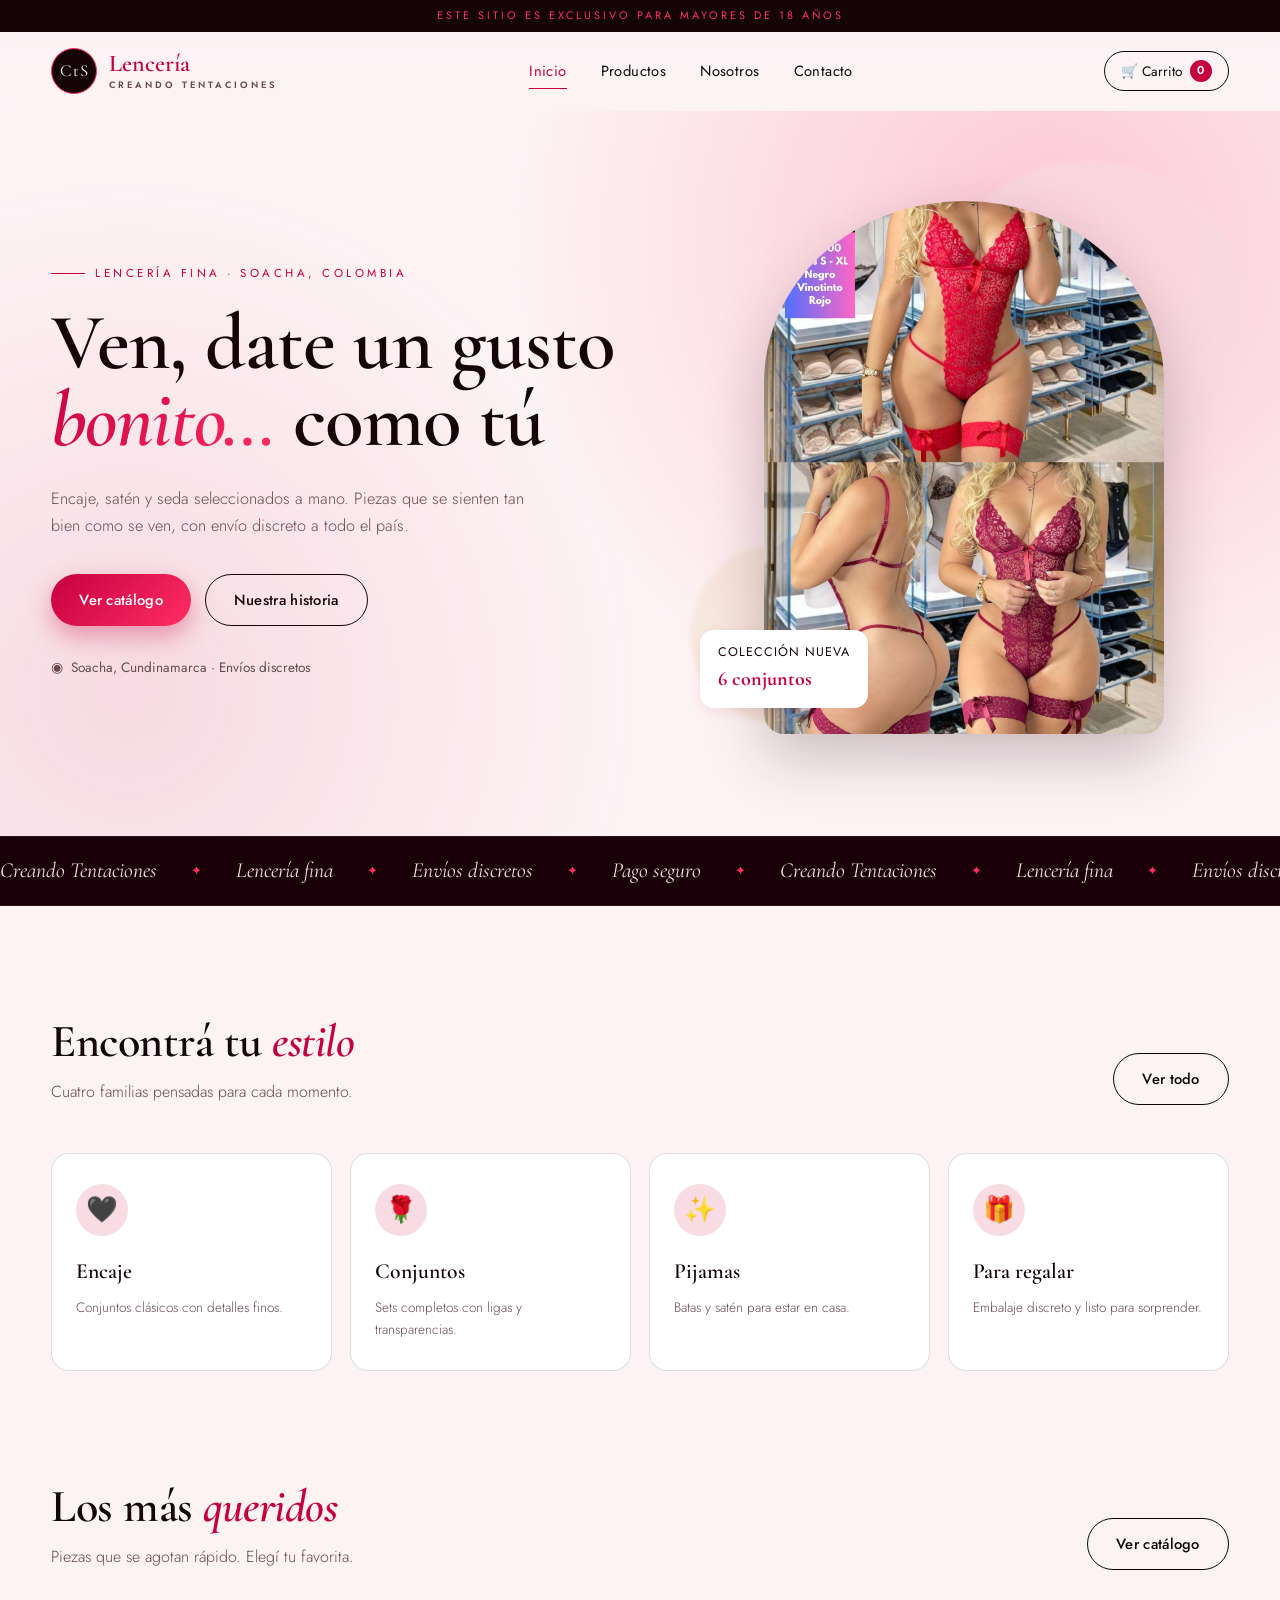
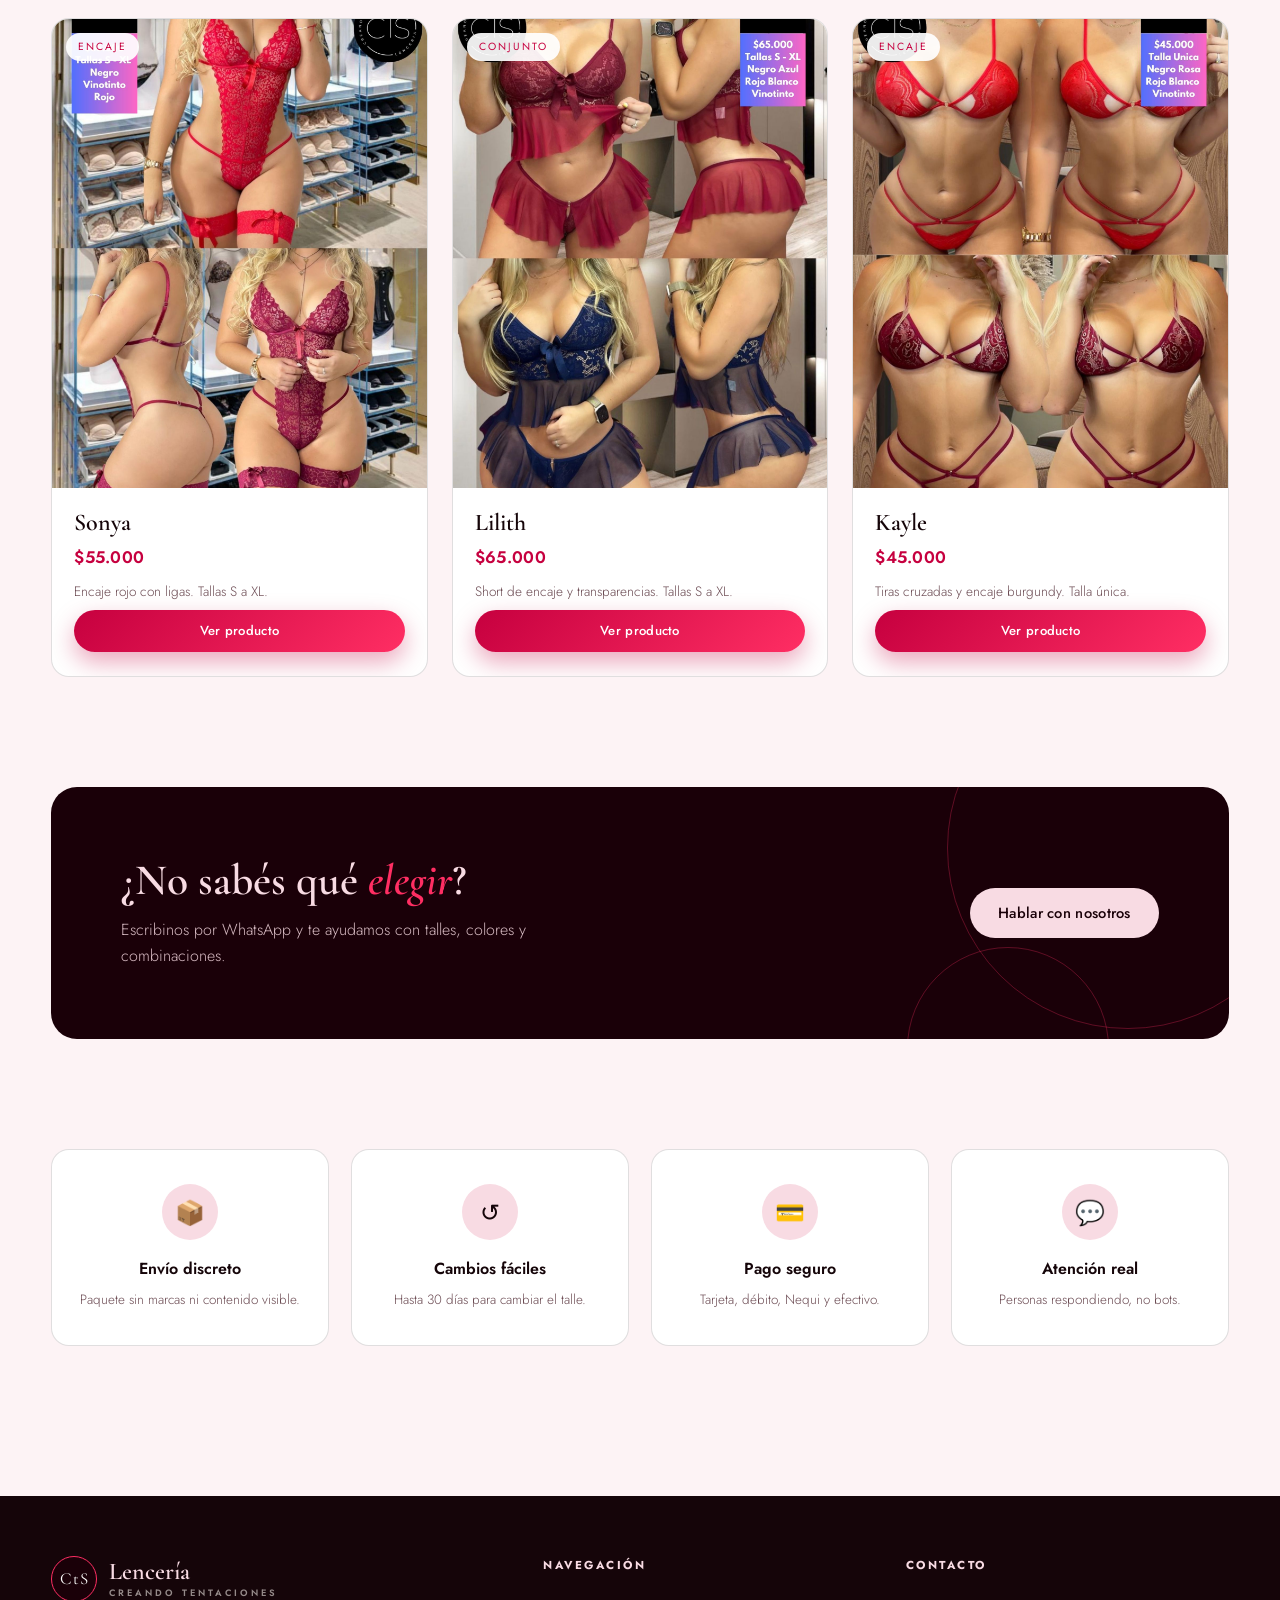
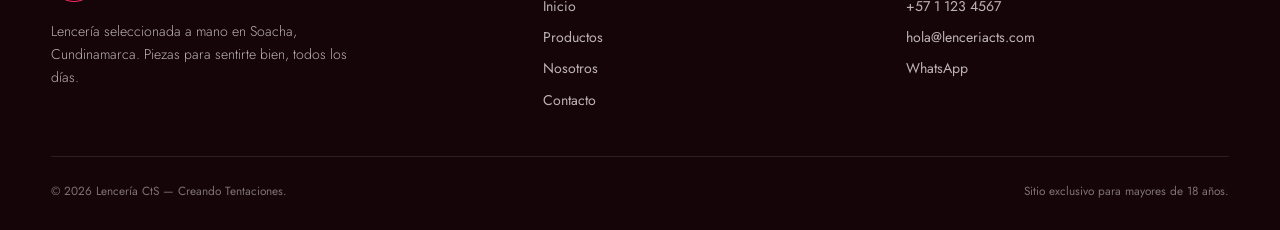
==== commit 3991a064: "Carrito en pagina propia: talle, cantidad y quitar productos" ====
--- a/index.html
+++ b/index.html
@@ -30,9 +30,9 @@
             </nav>
 
             <div class="header-actions">
-                <button class="cart-btn" id="cartOpen" aria-label="Abrir carrito">
-                    🛒 Carrito <span class="cart-count" id="cartCount">0</span>
-                </button>
+                <a class="cart-btn" href="carrito.html" aria-label="Ver carrito">
+                    🛒 Carrito <span class="cart-count">0</span>
+                </a>
                 <button class="menu-btn" id="menuBtn" aria-label="Abrir menú">☰</button>
             </div>
         </div>
@@ -255,20 +255,6 @@
         </div>
     </footer>
 
-    <!-- ================= CARRITO ================= -->
-    <div class="overlay" id="overlay"></div>
-    <aside class="cart-drawer" id="cartDrawer" aria-hidden="true">
-        <div class="cart-head">
-            <h3>Tu carrito</h3>
-            <button class="cart-close" id="cartClose" aria-label="Cerrar carrito">×</button>
-        </div>
-        <div class="cart-items" id="cartItems"></div>
-        <div class="cart-foot">
-            <p>Total <strong id="cartTotal">$0</strong></p>
-            <button class="btn btn-primary btn-block" id="cartCheckout">Finalizar pedido</button>
-        </div>
-    </aside>
-
     <script src="script.js"></script>
 </body>
 </html>
--- a/style.css
+++ b/style.css
@@ -5,18 +5,18 @@
 
 /* ---------- VARIABLES ---------- */
 :root {
-    --ink: #1b0f13;
-    --ink-soft: #5a4249;
-    --wine: #7b1035;
-    --wine-deep: #4a0a20;
-    --rose: #e7b6c3;
-    --blush: #f9e9ed;
-    --cream: #fdf7f2;
-    --gold: #c9a227;
+    --ink: #150509;
+    --ink-soft: #6b4a52;
+    --wine: #c6003f;
+    --wine-deep: #1a0008;
+    --rose: #ff2e63;
+    --blush: #f8dbe3;
+    --cream: #fdf3f5;
+    --gold: #d9a441;
     --white: #ffffff;
-    --border: rgba(27, 15, 19, 0.12);
-    --shadow-sm: 0 4px 14px rgba(74, 10, 32, 0.08);
-    --shadow-lg: 0 24px 60px rgba(74, 10, 32, 0.18);
+    --border: rgba(21, 5, 9, 0.13);
+    --shadow-sm: 0 4px 14px rgba(198, 0, 63, 0.10);
+    --shadow-lg: 0 24px 60px rgba(26, 0, 8, 0.22);
     --radius: 18px;
     --serif: "Cormorant Garamond", Georgia, serif;
     --sans: "Jost", "Segoe UI", sans-serif;
@@ -61,7 +61,7 @@
     position: sticky;
     top: 0;
     z-index: 60;
-    background: rgba(253, 247, 242, 0.85);
+    background: rgba(253, 243, 245, 0.85);
     backdrop-filter: blur(14px);
     border-bottom: 1px solid transparent;
     transition: border-color 0.3s ease, box-shadow 0.3s ease;
@@ -69,7 +69,7 @@
 
 .site-header.scrolled {
     border-bottom-color: var(--border);
-    box-shadow: 0 10px 30px rgba(74, 10, 32, 0.06);
+    box-shadow: 0 10px 30px rgba(198, 0, 63, 0.08);
 }
 
 .header-inner {
@@ -181,8 +181,8 @@
     padding: clamp(40px, 7vw, 90px) 0 clamp(60px, 8vw, 110px);
     overflow: hidden;
     background:
-        radial-gradient(circle at 82% 18%, rgba(231, 182, 195, 0.35), transparent 45%),
-        radial-gradient(circle at 10% 80%, rgba(201, 162, 39, 0.10), transparent 40%),
+        radial-gradient(circle at 82% 18%, rgba(255, 46, 99, 0.22), transparent 45%),
+        radial-gradient(circle at 10% 80%, rgba(198, 0, 63, 0.10), transparent 40%),
         var(--cream);
 }
 
@@ -222,7 +222,10 @@
 
 .hero h1 em {
     font-style: italic;
-    color: var(--wine);
+    background: linear-gradient(135deg, var(--wine), var(--rose));
+    -webkit-background-clip: text;
+    background-clip: text;
+    color: transparent;
 }
 
 .hero .lead {
@@ -264,15 +267,15 @@
 }
 
 .btn-primary {
-    background: var(--wine);
+    background: linear-gradient(135deg, var(--wine), var(--rose));
     color: var(--white);
-    box-shadow: 0 10px 24px rgba(123, 16, 53, 0.25);
+    box-shadow: 0 10px 24px rgba(198, 0, 63, 0.35);
 }
 
 .btn-primary:hover {
-    background: var(--wine-deep);
+    background: linear-gradient(135deg, var(--rose), var(--wine));
     transform: translateY(-2px);
-    box-shadow: 0 16px 30px rgba(123, 16, 53, 0.3);
+    box-shadow: 0 16px 30px rgba(198, 0, 63, 0.42);
 }
 
 .btn-ghost {
@@ -608,7 +611,7 @@
 
 .search input:focus {
     border-color: var(--wine);
-    box-shadow: 0 0 0 4px rgba(123, 16, 53, 0.09);
+    box-shadow: 0 0 0 4px rgba(198, 0, 63, 0.14);
 }
 
 .search::before {
@@ -668,7 +671,7 @@
     content: "";
     position: absolute;
     border-radius: 50%;
-    border: 1px solid rgba(231, 182, 195, 0.25);
+    border: 1px solid rgba(255, 46, 99, 0.30);
 }
 
 .cta-band::before { width: 360px; height: 360px; right: -80px; top: -120px; }
@@ -731,7 +734,7 @@
     padding: clamp(50px, 8vw, 90px) 0 clamp(30px, 5vw, 50px);
     text-align: center;
     background:
-        radial-gradient(circle at 50% 0%, rgba(231, 182, 195, 0.35), transparent 55%),
+        radial-gradient(circle at 50% 0%, rgba(255, 46, 99, 0.22), transparent 55%),
         var(--cream);
 }
 
@@ -742,7 +745,13 @@
     line-height: 1.05;
 }
 
-.page-hero h1 em { font-style: italic; color: var(--wine); }
+.page-hero h1 em {
+    font-style: italic;
+    background: linear-gradient(135deg, var(--wine), var(--rose));
+    -webkit-background-clip: text;
+    background-clip: text;
+    color: transparent;
+}
 
 .page-hero p {
     max-width: 560px;
@@ -872,7 +881,7 @@
 .field select:focus,
 .field textarea:focus {
     border-color: var(--wine);
-    box-shadow: 0 0 0 4px rgba(123, 16, 53, 0.09);
+    box-shadow: 0 0 0 4px rgba(198, 0, 63, 0.14);
 }
 
 .field textarea { resize: vertical; min-height: 130px; }
@@ -1199,3 +1208,242 @@
     .cta-band { padding: 36px 24px; }
     .hero-badge { display: none; }
 }
+
+/* =========================================================
+   PÁGINA DEL CARRITO
+   ========================================================= */
+.cart-layout {
+    display: grid;
+    grid-template-columns: 1.5fr 0.8fr;
+    gap: clamp(24px, 4vw, 48px);
+    align-items: start;
+}
+
+.cart-list { display: grid; gap: 18px; }
+
+.cart-row {
+    display: flex;
+    gap: 18px;
+    background: var(--white);
+    border: 1px solid var(--border);
+    border-radius: 18px;
+    padding: 16px;
+    transition: border-color 0.3s ease, box-shadow 0.3s ease;
+}
+
+.cart-row.falta-talle {
+    border-color: var(--rose);
+    box-shadow: 0 0 0 3px rgba(255, 46, 99, 0.10);
+}
+
+.cart-row-media {
+    width: 104px;
+    flex: 0 0 104px;
+    aspect-ratio: 4 / 5;
+    border-radius: 12px;
+    overflow: hidden;
+    background: var(--blush);
+}
+
+.cart-row-media img { width: 100%; height: 100%; object-fit: cover; }
+
+.cart-row-body { flex: 1; min-width: 0; }
+
+.cart-row-top {
+    display: flex;
+    justify-content: space-between;
+    align-items: flex-start;
+    gap: 12px;
+    margin-bottom: 12px;
+}
+
+.cart-row-top h3 {
+    font-family: var(--serif);
+    font-size: 1.4rem;
+    line-height: 1.1;
+}
+
+.cart-row-price {
+    font-size: 0.84rem;
+    color: var(--ink-soft);
+    margin-top: 2px;
+}
+
+.cart-remove {
+    font-size: 0.74rem;
+    letter-spacing: 1px;
+    text-transform: uppercase;
+    color: var(--ink-soft);
+    border-bottom: 1px solid transparent;
+    transition: color 0.2s ease, border-color 0.2s ease;
+    white-space: nowrap;
+}
+
+.cart-remove:hover { color: var(--wine); border-color: var(--wine); }
+
+.cart-row-controls {
+    display: grid;
+    grid-template-columns: 1fr 1.2fr auto auto;
+    gap: 14px;
+    align-items: end;
+}
+
+.control { display: flex; flex-direction: column; gap: 6px; }
+
+.control > span {
+    font-size: 0.66rem;
+    letter-spacing: 1.5px;
+    text-transform: uppercase;
+    color: var(--ink-soft);
+}
+
+.opt-select {
+    border: 1px solid var(--border);
+    border-radius: 10px;
+    padding: 9px 12px;
+    background: var(--cream);
+    font-family: inherit;
+    font-size: 0.86rem;
+    color: var(--ink);
+    outline: none;
+    cursor: pointer;
+    transition: border-color 0.2s ease;
+}
+
+.opt-select:focus { border-color: var(--wine); }
+
+.falta-talle .opt-select { border-color: var(--rose); }
+
+.qty {
+    display: inline-flex;
+    align-items: center;
+    border: 1px solid var(--border);
+    border-radius: 10px;
+    overflow: hidden;
+    background: var(--cream);
+}
+
+.qty button {
+    width: 34px;
+    height: 38px;
+    font-size: 1.05rem;
+    color: var(--ink);
+    transition: background 0.2s ease, color 0.2s ease;
+}
+
+.qty button:hover { background: var(--wine); color: var(--white); }
+
+.qty span {
+    min-width: 34px;
+    text-align: center;
+    font-size: 0.9rem;
+    font-weight: 500;
+}
+
+.control-total { text-align: right; }
+
+.control-total strong {
+    font-size: 1.05rem;
+    color: var(--wine);
+    white-space: nowrap;
+}
+
+.muted { color: var(--ink-soft); font-size: 0.85rem; }
+
+/* Resumen */
+.summary-card {
+    position: sticky;
+    top: 110px;
+    background: var(--white);
+    border: 1px solid var(--border);
+    border-radius: 20px;
+    padding: 28px;
+    box-shadow: var(--shadow-sm);
+}
+
+.summary-card h3 {
+    font-family: var(--serif);
+    font-size: 1.6rem;
+    margin-bottom: 18px;
+}
+
+.summary-row {
+    display: flex;
+    justify-content: space-between;
+    gap: 12px;
+    font-size: 0.9rem;
+    color: var(--ink-soft);
+    padding: 10px 0;
+    border-bottom: 1px solid var(--border);
+}
+
+.summary-row.sum-total {
+    border-bottom: none;
+    padding-top: 16px;
+    margin-bottom: 14px;
+    font-size: 1rem;
+    color: var(--ink);
+}
+
+.summary-row.sum-total strong {
+    font-size: 1.5rem;
+    color: var(--wine);
+}
+
+/* Carrito vacío */
+.empty-cart {
+    text-align: center;
+    padding: 60px 24px;
+    background: var(--white);
+    border: 1px dashed var(--border);
+    border-radius: 18px;
+}
+
+.empty-ico { font-size: 2.4rem; display: block; margin-bottom: 12px; }
+
+.empty-cart h3 {
+    font-family: var(--serif);
+    font-size: 1.7rem;
+    margin-bottom: 8px;
+}
+
+.empty-cart p {
+    color: var(--ink-soft);
+    font-weight: 300;
+    font-size: 0.9rem;
+    margin-bottom: 20px;
+}
+
+/* Opciones del modal (talle / color) */
+.opt {
+    border: 1px solid var(--border);
+    background: var(--white);
+    border-radius: 999px;
+    padding: 7px 15px;
+    font-size: 0.8rem;
+    color: var(--ink-soft);
+    transition: all 0.2s ease;
+}
+
+.opt:hover { border-color: var(--wine); color: var(--wine); }
+
+.opt.selected {
+    background: var(--wine);
+    border-color: var(--wine);
+    color: var(--white);
+}
+
+@media (max-width: 980px) {
+    .cart-layout { grid-template-columns: 1fr; }
+    .summary-card { position: static; }
+}
+
+@media (max-width: 640px) {
+    .cart-row-controls { grid-template-columns: 1fr 1fr; }
+    .control-total { text-align: left; }
+}
+
+@media (max-width: 520px) {
+    .cart-row { flex-direction: column; }
+    .cart-row-media { width: 100%; flex-basis: auto; aspect-ratio: 16 / 10; }
+}
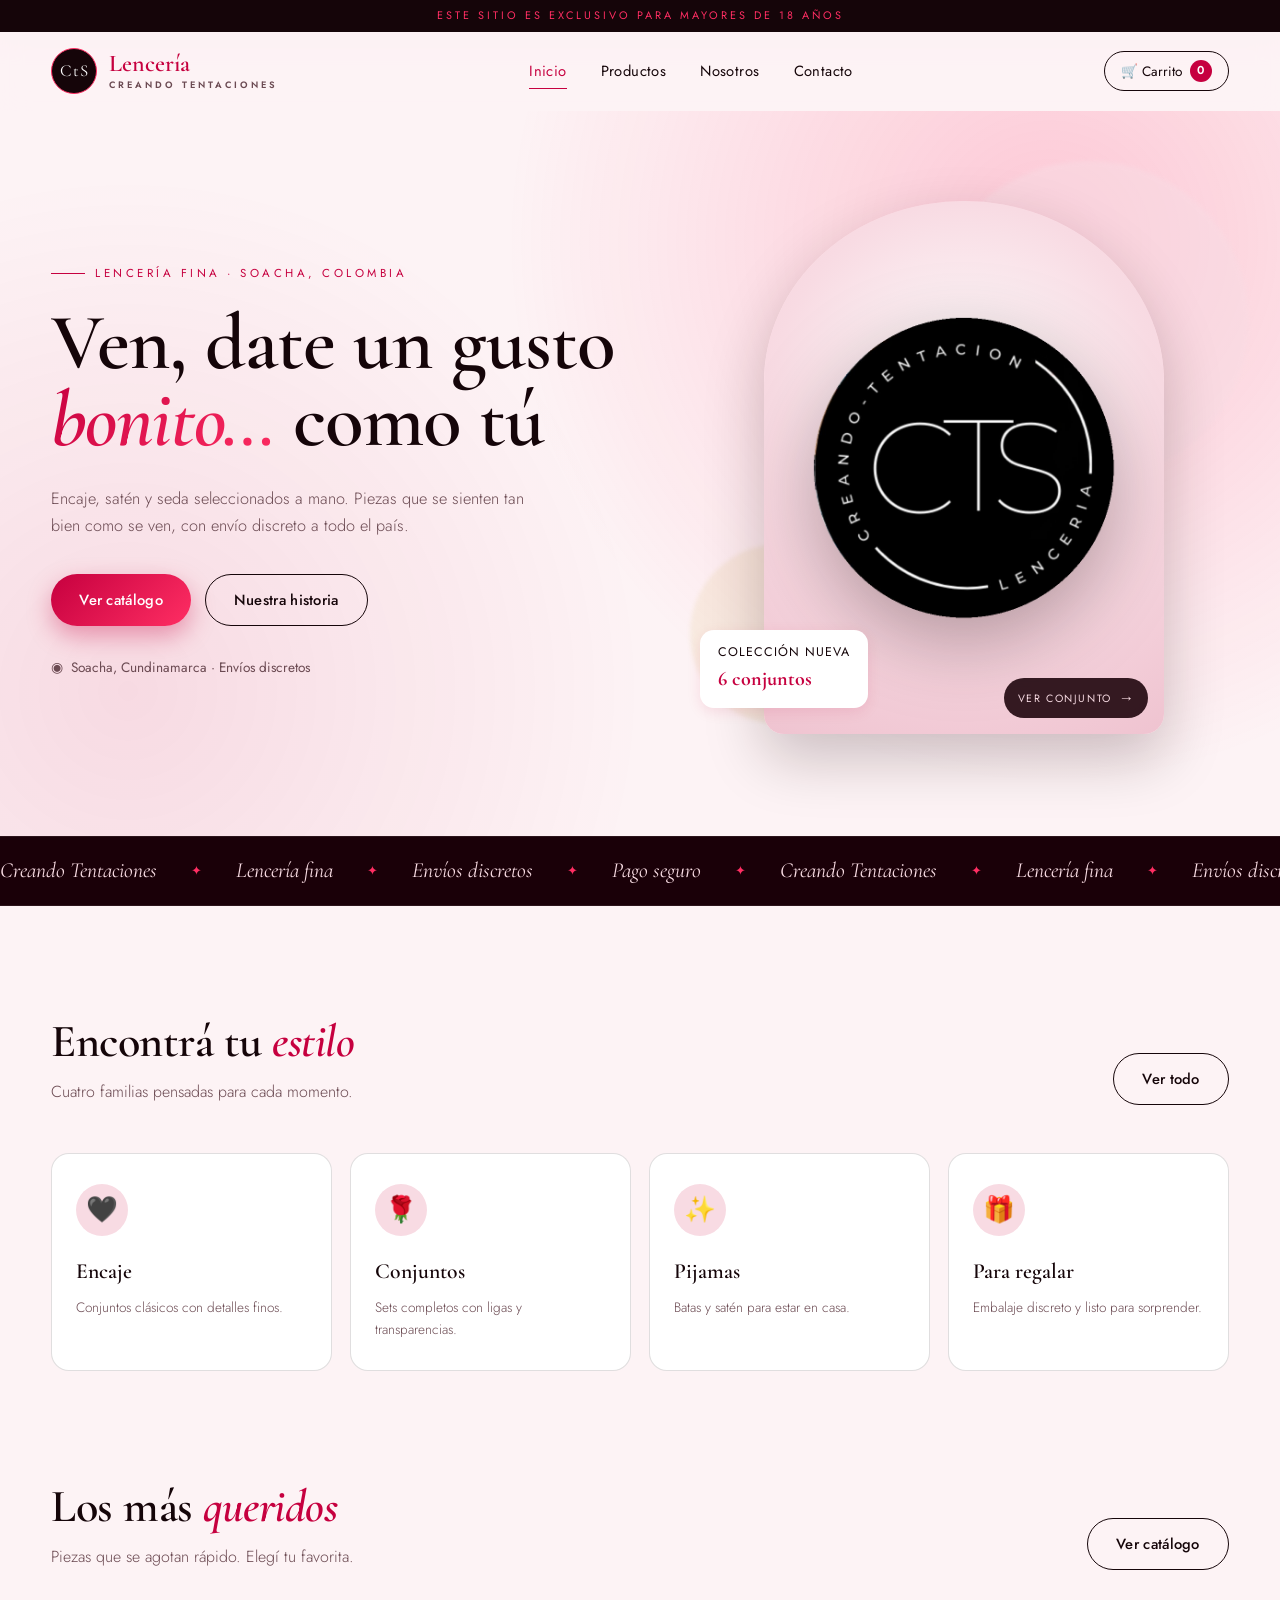
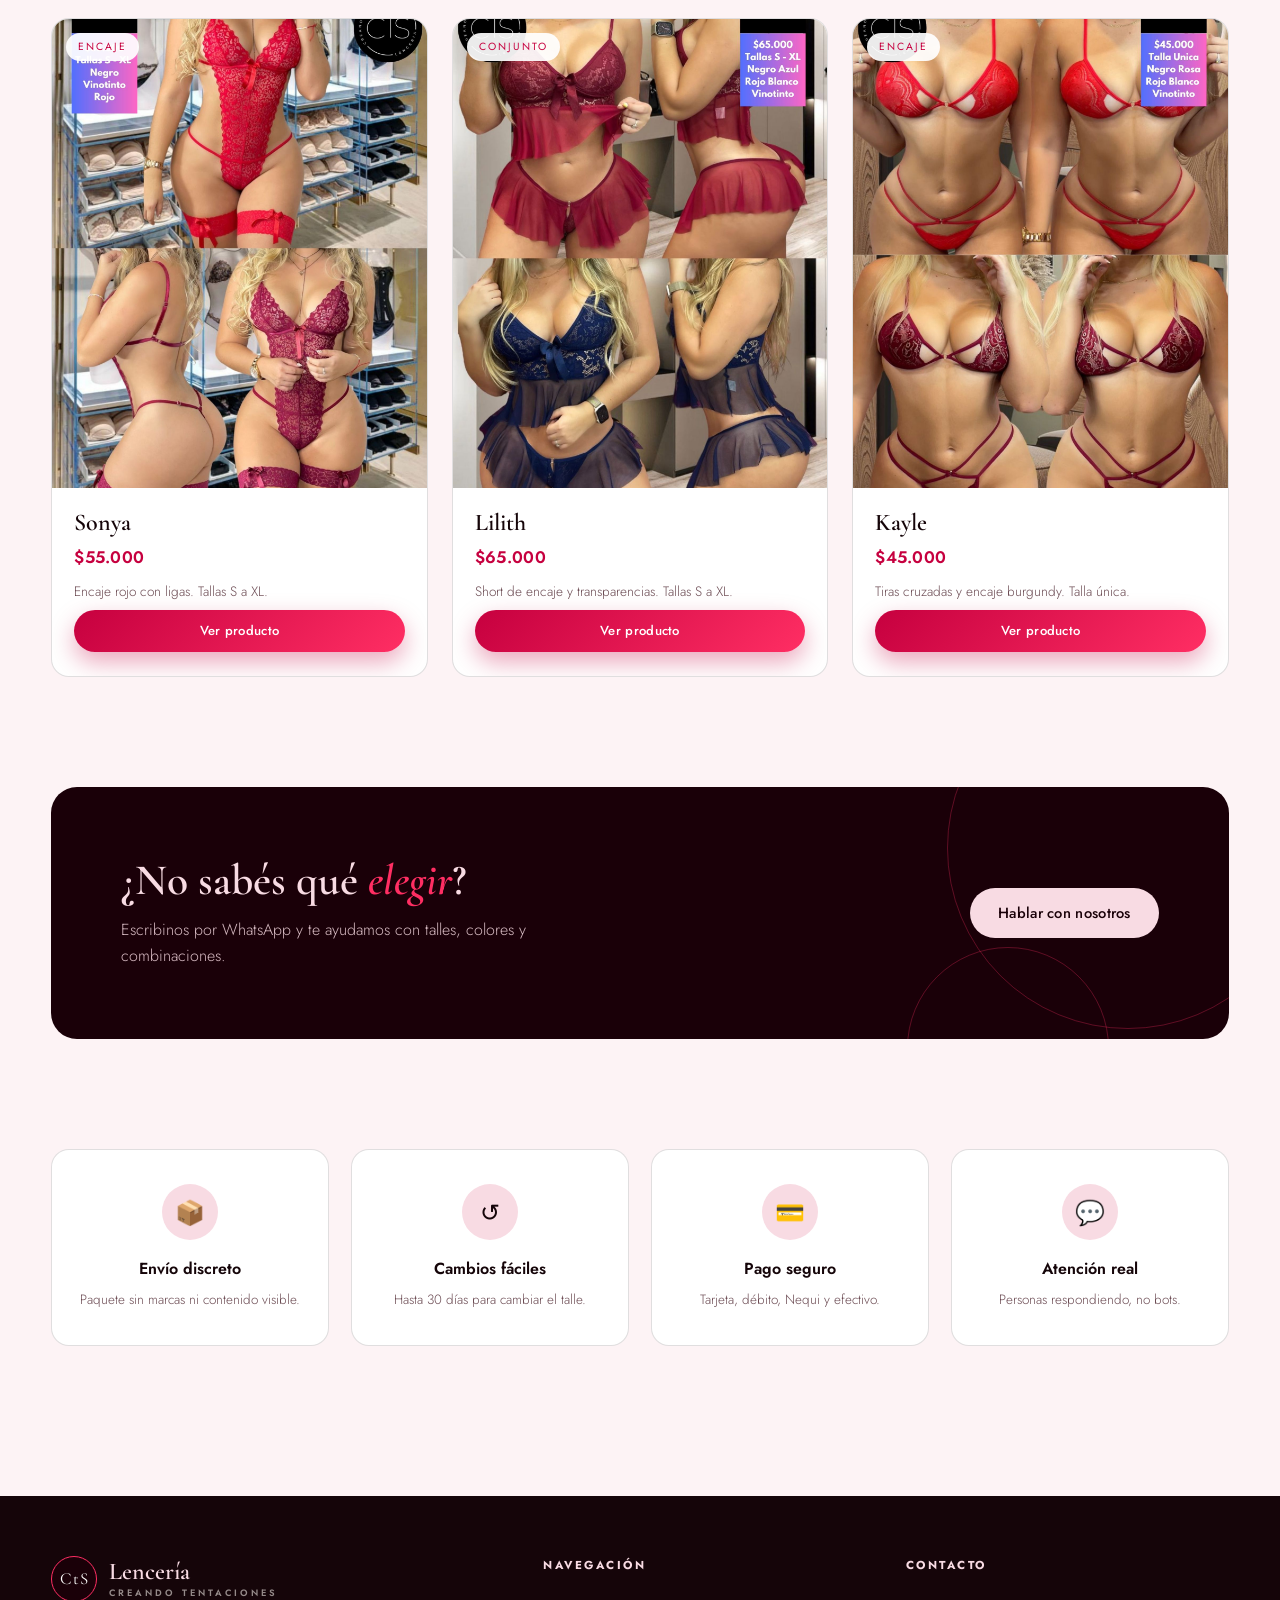
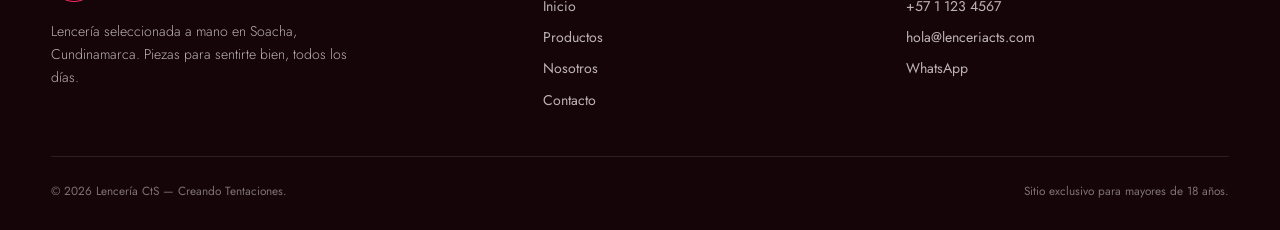
==== commit 376d863b: "Hero con logo grande y modal del conjunto de temporada" ====
--- a/index.html
+++ b/index.html
@@ -17,20 +17,20 @@
     <!-- ================= HEADER ================= -->
     <header class="site-header" id="siteHeader">
         <div class="container header-inner">
-            <a class="logo" href="index.html">
+            <a class="logo" href="./">
                 <span class="logo-mark">CtS</span>
                 <span class="logo-text">Lencería<small>Creando Tentaciones</small></span>
             </a>
 
             <nav class="nav" id="nav">
-                <a href="index.html" class="active">Inicio</a>
-                <a href="productos.html">Productos</a>
-                <a href="nosotros.html">Nosotros</a>
-                <a href="contacto.html">Contacto</a>
+                <a href="./" class="active">Inicio</a>
+                <a href="catalogo/">Productos</a>
+                <a href="nosotros/">Nosotros</a>
+                <a href="contacto/">Contacto</a>
             </nav>
 
             <div class="header-actions">
-                <a class="cart-btn" href="carrito.html" aria-label="Ver carrito">
+                <a class="cart-btn" href="carrito/" aria-label="Ver carrito">
                     🛒 Carrito <span class="cart-count">0</span>
                 </a>
                 <button class="menu-btn" id="menuBtn" aria-label="Abrir menú">☰</button>
@@ -51,8 +51,8 @@
                     </p>
 
                     <div class="hero-actions">
-                        <a href="productos.html" class="btn btn-primary">Ver catálogo</a>
-                        <a href="nosotros.html" class="btn btn-ghost">Nuestra historia</a>
+                        <a href="catalogo/" class="btn btn-primary">Ver catálogo</a>
+                        <a href="nosotros/" class="btn btn-ghost">Nuestra historia</a>
                     </div>
 
                     <p class="hero-meta">
@@ -63,9 +63,17 @@
                 <div class="hero-visual">
                     <span class="blob blob-1"></span>
                     <span class="blob blob-2"></span>
-                    <div class="arch">
-                        <img src="img/2.jpg" alt="Conjunto de encaje rojo de Lencería CtS">
-                    </div>
+
+                    <button class="arch arch-brand" id="seasonOpen" type="button"
+                            aria-haspopup="dialog" aria-controls="seasonModal"
+                            aria-label="Ver el conjunto de temporada">
+                        <span class="logo-wrap">
+                            <img class="hero-logo" src="img/logo-cts.png"
+                                 alt="Logo de Lencería CtS, Creando Tentaciones">
+                        </span>
+                        <span class="brand-cta">Ver conjunto <span aria-hidden="true">→</span></span>
+                    </button>
+
                     <div class="hero-badge">
                         Colección nueva
                         <strong>6 conjuntos</strong>
@@ -96,26 +104,26 @@
                         <h2 class="section-title">Encontrá tu <em>estilo</em></h2>
                         <p class="section-sub">Cuatro familias pensadas para cada momento.</p>
                     </div>
-                    <a href="productos.html" class="btn btn-ghost">Ver todo</a>
+                    <a href="catalogo/" class="btn btn-ghost">Ver todo</a>
                 </div>
 
                 <div class="cat-grid">
-                    <a href="productos.html?categoria=encaje" class="cat-card reveal">
+                    <a href="catalogo/?categoria=encaje" class="cat-card reveal">
                         <span class="cat-icon">🖤</span>
                         <h3>Encaje</h3>
                         <p>Conjuntos clásicos con detalles finos.</p>
                     </a>
-                    <a href="productos.html?categoria=conjuntos" class="cat-card reveal" style="--d:.1s">
+                    <a href="catalogo/?categoria=conjuntos" class="cat-card reveal" style="--d:.1s">
                         <span class="cat-icon">🌹</span>
                         <h3>Conjuntos</h3>
                         <p>Sets completos con ligas y transparencias.</p>
                     </a>
-                    <a href="productos.html?categoria=pijamas" class="cat-card reveal" style="--d:.2s">
+                    <a href="catalogo/?categoria=pijamas" class="cat-card reveal" style="--d:.2s">
                         <span class="cat-icon">✨</span>
                         <h3>Pijamas</h3>
                         <p>Batas y satén para estar en casa.</p>
                     </a>
-                    <a href="productos.html" class="cat-card reveal" style="--d:.3s">
+                    <a href="catalogo/" class="cat-card reveal" style="--d:.3s">
                         <span class="cat-icon">🎁</span>
                         <h3>Para regalar</h3>
                         <p>Embalaje discreto y listo para sorprender.</p>
@@ -132,7 +140,7 @@
                         <h2 class="section-title">Los más <em>queridos</em></h2>
                         <p class="section-sub">Piezas que se agotan rápido. Elegí tu favorita.</p>
                     </div>
-                    <a href="productos.html" class="btn btn-ghost">Ver catálogo</a>
+                    <a href="catalogo/" class="btn btn-ghost">Ver catálogo</a>
                 </div>
 
                 <div class="product-grid">
@@ -145,7 +153,7 @@
                             <h3>Sonya</h3>
                             <p class="card-price">$55.000</p>
                             <p class="card-desc">Encaje rojo con ligas. Tallas S a XL.</p>
-                            <a href="productos.html" class="btn btn-primary">Ver producto</a>
+                            <a href="catalogo/" class="btn btn-primary">Ver producto</a>
                         </div>
                     </article>
 
@@ -158,7 +166,7 @@
                             <h3>Lilith</h3>
                             <p class="card-price">$65.000</p>
                             <p class="card-desc">Short de encaje y transparencias. Tallas S a XL.</p>
-                            <a href="productos.html" class="btn btn-primary">Ver producto</a>
+                            <a href="catalogo/" class="btn btn-primary">Ver producto</a>
                         </div>
                     </article>
 
@@ -171,7 +179,7 @@
                             <h3>Kayle</h3>
                             <p class="card-price">$45.000</p>
                             <p class="card-desc">Tiras cruzadas y encaje burgundy. Talla única.</p>
-                            <a href="productos.html" class="btn btn-primary">Ver producto</a>
+                            <a href="catalogo/" class="btn btn-primary">Ver producto</a>
                         </div>
                     </article>
                 </div>
@@ -186,7 +194,7 @@
                         <h2>¿No sabés qué <em>elegir</em>?</h2>
                         <p>Escribinos por WhatsApp y te ayudamos con talles, colores y combinaciones.</p>
                     </div>
-                    <a href="contacto.html" class="btn btn-primary">Hablar con nosotros</a>
+                    <a href="contacto/" class="btn btn-primary">Hablar con nosotros</a>
                 </div>
             </div>
         </section>
@@ -225,7 +233,7 @@
         <div class="container">
             <div class="footer-grid">
                 <div>
-                    <a class="logo" href="index.html">
+                    <a class="logo" href="./">
                         <span class="logo-mark">CtS</span>
                         <span class="logo-text">Lencería<small>Creando Tentaciones</small></span>
                     </a>
@@ -236,10 +244,10 @@
                 </div>
                 <div class="footer-col">
                     <h4>Navegación</h4>
-                    <a href="index.html">Inicio</a>
-                    <a href="productos.html">Productos</a>
-                    <a href="nosotros.html">Nosotros</a>
-                    <a href="contacto.html">Contacto</a>
+                    <a href="./">Inicio</a>
+                    <a href="catalogo/">Productos</a>
+                    <a href="nosotros/">Nosotros</a>
+                    <a href="contacto/">Contacto</a>
                 </div>
                 <div class="footer-col">
                     <h4>Contacto</h4>
@@ -255,6 +263,30 @@
         </div>
     </footer>
 
+    <!-- MODAL: CONJUNTO DE TEMPORADA -->
+    <div class="modal" id="seasonModal" aria-hidden="true">
+        <div class="modal-box" role="dialog" aria-modal="true" aria-labelledby="seasonTitle">
+            <button class="modal-close" id="seasonClose" aria-label="Cerrar">×</button>
+            <div class="modal-media">
+                <img src="img/2.jpg" alt="Conjunto Sonya de encaje rojo con ligas">
+            </div>
+            <div class="modal-content">
+                <span class="eyebrow">Conjunto de temporada</span>
+                <h3 id="seasonTitle">Sonya</h3>
+                <p class="card-price">$55.000</p>
+                <p>
+                    Encaje rojo con ligas incluidas. Una de las piezas más pedidas
+                    de la colección, disponible en tallas S a XL.
+                </p>
+                <div class="season-actions">
+                    <a href="catalogo/?producto=sonya" class="btn btn-primary btn-block">Ver ficha y talles</a>
+                    <a href="catalogo/" class="btn btn-ghost btn-block">Todo el catálogo</a>
+                </div>
+            </div>
+        </div>
+    </div>
+
     <script src="script.js"></script>
+    <script src="hero.js"></script>
 </body>
 </html>
--- a/style.css
+++ b/style.css
@@ -375,6 +375,75 @@
     color: var(--wine);
 }
 
+/* ---------- LOGO DE TEMPORADA (HERO) ---------- */
+.arch-brand {
+    display: flex;
+    align-items: center;
+    justify-content: center;
+    padding: 0;
+    border: 0;
+    cursor: pointer;
+    color: var(--wine-deep);
+    background:
+        radial-gradient(circle at 50% 36%, #ffffff 0%, var(--blush) 48%, #efc3d0 100%);
+}
+
+.arch-brand:focus-visible {
+    outline: 3px solid var(--rose);
+    outline-offset: 4px;
+}
+
+.logo-wrap {
+    display: block;
+    width: 76%;
+    animation: logoFloat 8s ease-in-out infinite;
+}
+
+.arch-brand .hero-logo {
+    display: block;
+    width: 100%;
+    height: auto;
+    object-fit: contain;
+    filter: drop-shadow(0 24px 38px rgba(26, 0, 8, 0.30));
+    transition: transform 0.7s cubic-bezier(0.2, 0.7, 0.2, 1);
+}
+
+.arch-brand:hover .hero-logo,
+.arch-brand:focus-visible .hero-logo {
+    transform: scale(1.06) rotate(-1.5deg);
+}
+
+@keyframes logoFloat {
+    0%, 100% { transform: translateY(0); }
+    50% { transform: translateY(-9px); }
+}
+
+.brand-cta {
+    position: absolute;
+    right: 16px;
+    bottom: 16px;
+    display: inline-flex;
+    align-items: center;
+    gap: 7px;
+    background: rgba(26, 0, 8, 0.88);
+    color: var(--blush);
+    border-radius: 999px;
+    padding: 9px 14px;
+    font-size: 0.66rem;
+    letter-spacing: 1.6px;
+    text-transform: uppercase;
+    backdrop-filter: blur(6px);
+    transition: background 0.3s ease, transform 0.3s ease;
+}
+
+.brand-cta span { font-size: 0.95rem; letter-spacing: 0; }
+
+.arch-brand:hover .brand-cta,
+.arch-brand:focus-visible .brand-cta {
+    background: var(--wine);
+    transform: translateY(-2px);
+}
+
 /* ---------- MARQUEE ---------- */
 .marquee {
     background: var(--wine-deep);
@@ -1080,14 +1149,23 @@
     display: grid;
     place-items: center;
     padding: 20px;
+    background: rgba(15, 0, 6, 0.68);
+    backdrop-filter: blur(3px);
     opacity: 0;
+    visibility: hidden;
     pointer-events: none;
-    transition: opacity 0.3s ease;
-}
-
-.modal.open { opacity: 1; pointer-events: auto; }
+    transition: opacity 0.3s ease, visibility 0s linear 0.3s;
+}
+
+.modal.open {
+    opacity: 1;
+    visibility: visible;
+    pointer-events: auto;
+    transition: opacity 0.3s ease, visibility 0s;
+}
 
 .modal-box {
+    position: relative;
     background: var(--cream);
     border-radius: 22px;
     width: min(820px, 100%);
@@ -1116,6 +1194,12 @@
 .modal-content h3 { font-family: var(--serif); font-size: 2rem; line-height: 1.1; }
 .modal-content .card-price { font-size: 1.25rem; }
 .modal-content p { font-size: 0.9rem; color: var(--ink-soft); font-weight: 300; }
+
+.season-actions {
+    display: grid;
+    gap: 10px;
+    margin-top: 10px;
+}
 
 .modal-close {
     position: absolute;
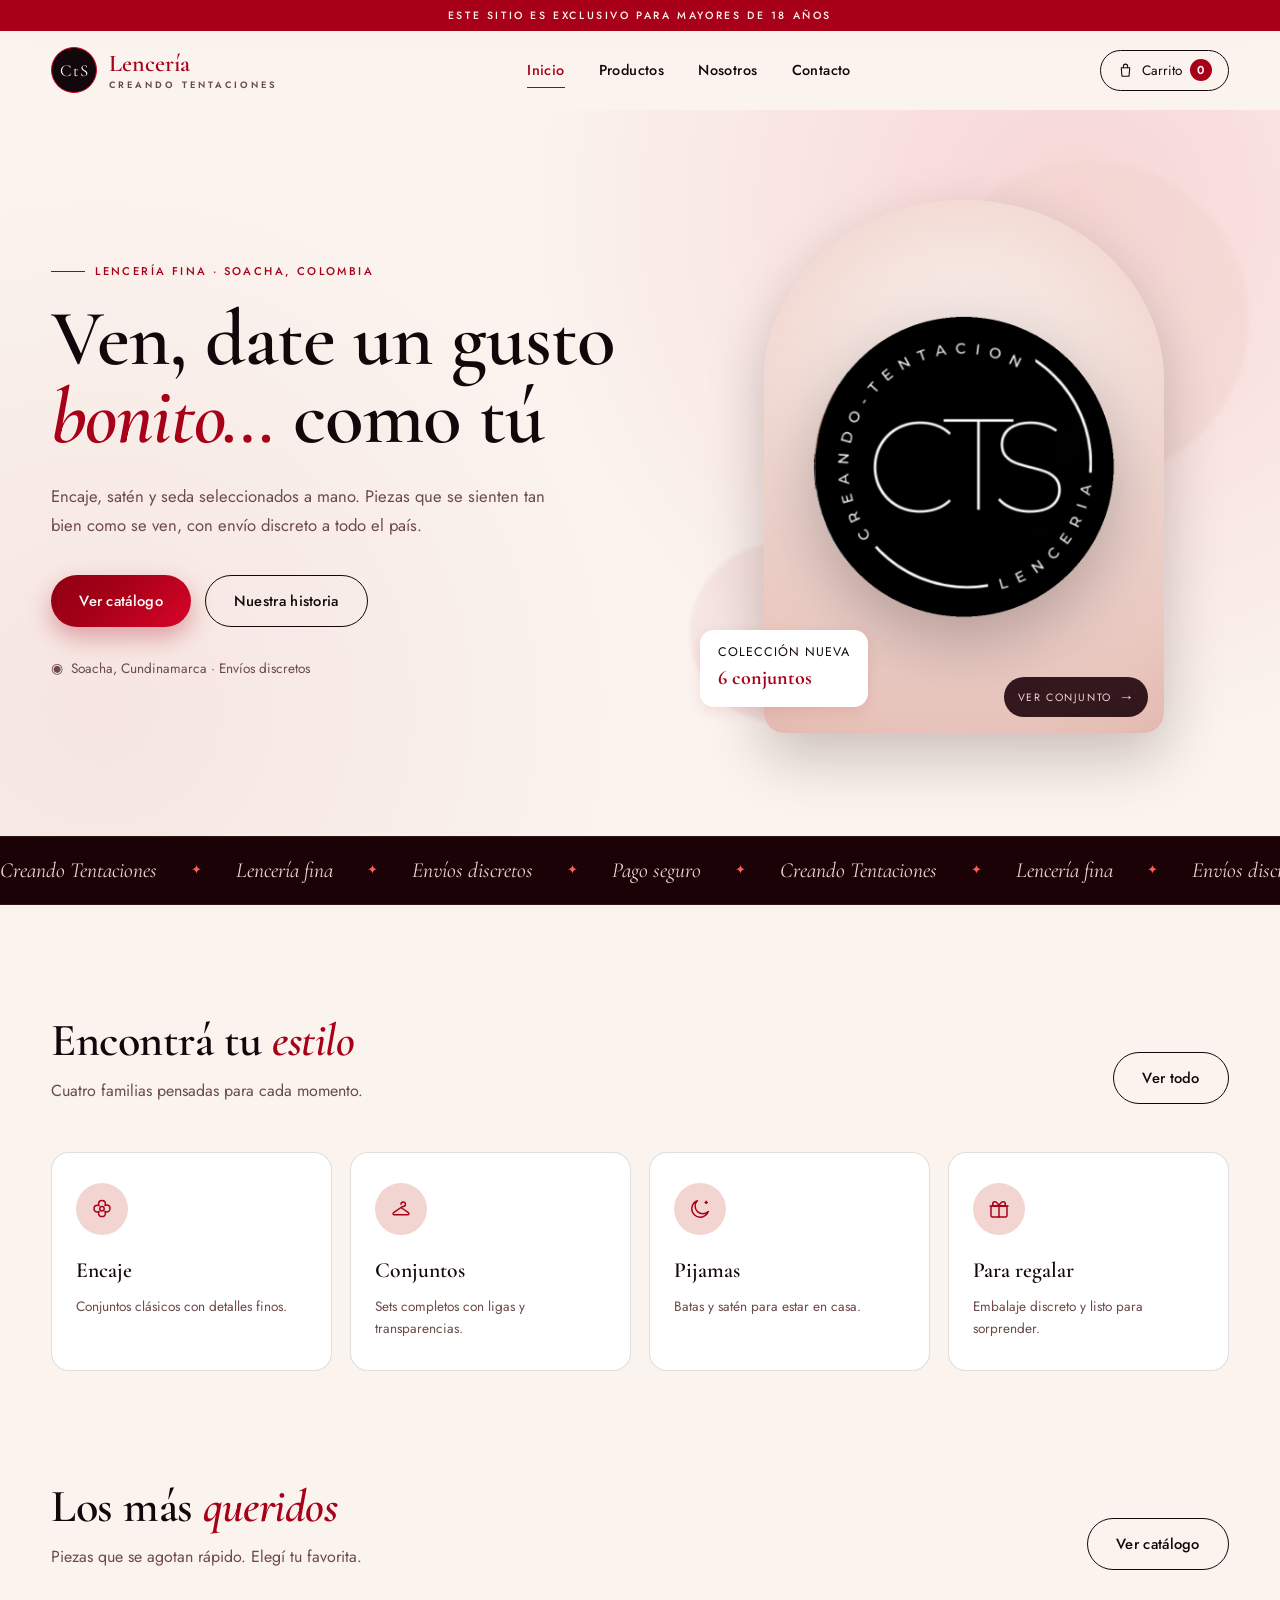
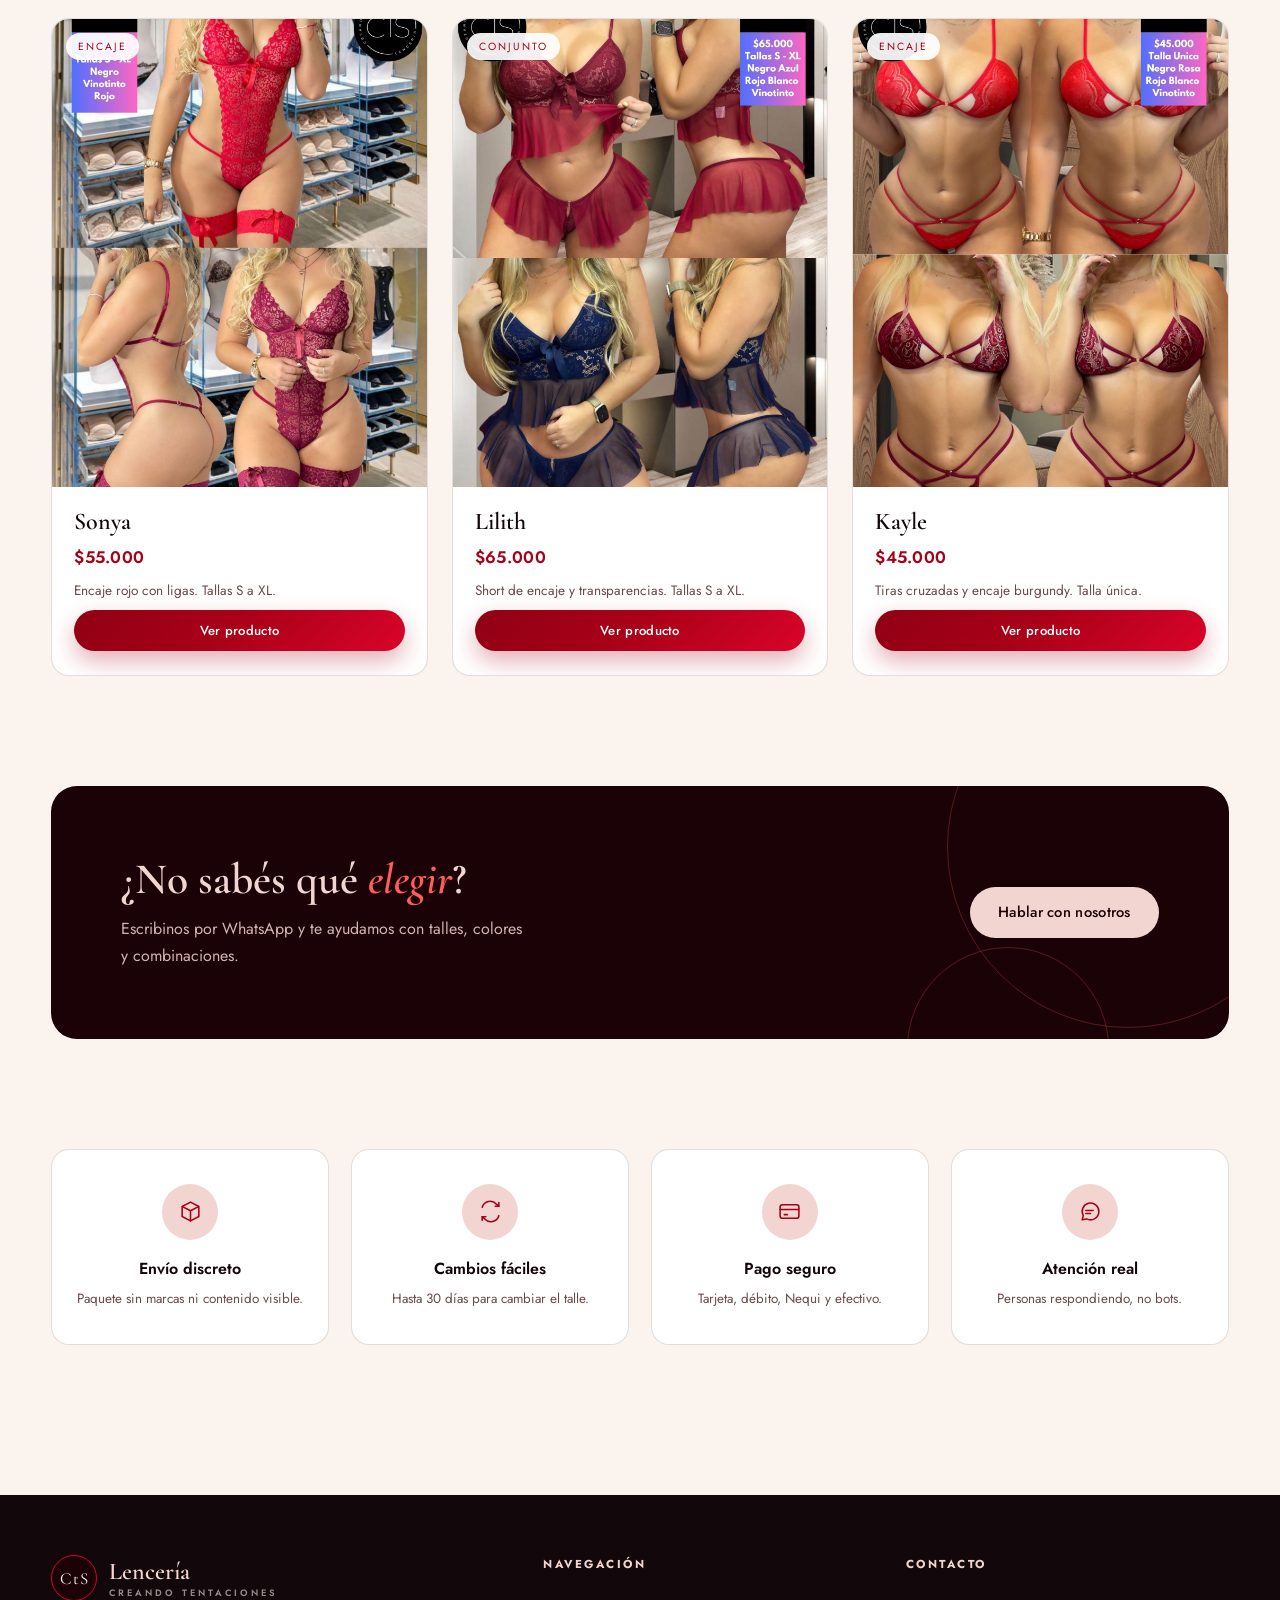
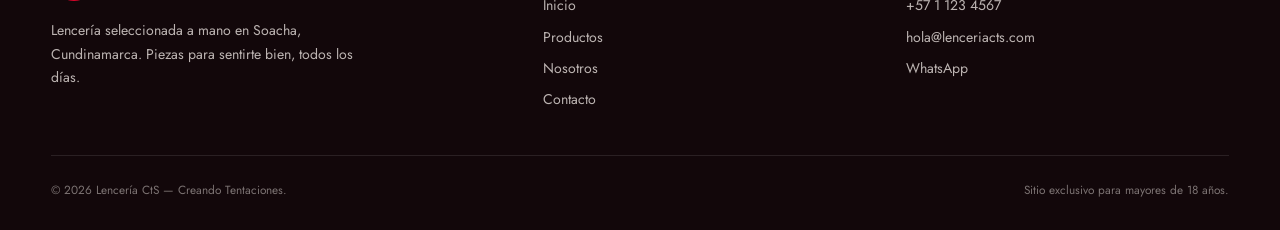
==== commit 8de9f23c: "Paleta roja intensa, tipografia ajustada e iconos de linea" ====
--- a/index.html
+++ b/index.html
@@ -31,7 +31,8 @@
 
             <div class="header-actions">
                 <a class="cart-btn" href="carrito/" aria-label="Ver carrito">
-                    🛒 Carrito <span class="cart-count">0</span>
+                    <svg class="cart-icon" viewBox="0 0 24 24" fill="none" stroke="currentColor" stroke-width="1.5" stroke-linecap="round" stroke-linejoin="round" aria-hidden="true"><path d="M6 8h12l-1 12H7L6 8Z"/><path d="M9 8V6a3 3 0 0 1 6 0v2"/></svg>
+                    Carrito <span class="cart-count">0</span>
                 </a>
                 <button class="menu-btn" id="menuBtn" aria-label="Abrir menú">☰</button>
             </div>
@@ -109,22 +110,30 @@
 
                 <div class="cat-grid">
                     <a href="catalogo/?categoria=encaje" class="cat-card reveal">
-                        <span class="cat-icon">🖤</span>
+                        <span class="cat-icon">
+                            <svg viewBox="0 0 24 24" fill="none" stroke="currentColor" stroke-width="1.5" stroke-linecap="round" stroke-linejoin="round" aria-hidden="true"><path d="M12 3.5c1.9 0 3.4 1.5 3.4 3.4 0 .6-.2 1.2-.5 1.7.5-.3 1.1-.5 1.7-.5 1.9 0 3.4 1.5 3.4 3.4S18.5 15 16.6 15c-.6 0-1.2-.2-1.7-.5.3.5.5 1.1.5 1.7 0 1.9-1.5 3.4-3.4 3.4s-3.4-1.5-3.4-3.4c0-.6.2-1.2.5-1.7-.5.3-1.1.5-1.7.5-1.9 0-3.4-1.5-3.4-3.4s1.5-3.4 3.4-3.4c.6 0 1.2.2 1.7.5-.3-.5-.5-1.1-.5-1.7 0-1.9 1.5-3.4 3.4-3.4Z"/><circle cx="12" cy="11.8" r="2.2"/></svg>
+                        </span>
                         <h3>Encaje</h3>
                         <p>Conjuntos clásicos con detalles finos.</p>
                     </a>
                     <a href="catalogo/?categoria=conjuntos" class="cat-card reveal" style="--d:.1s">
-                        <span class="cat-icon">🌹</span>
+                        <span class="cat-icon">
+                            <svg viewBox="0 0 24 24" fill="none" stroke="currentColor" stroke-width="1.5" stroke-linecap="round" stroke-linejoin="round" aria-hidden="true"><path d="M12 7.2a2.2 2.2 0 1 1 2.2 2.2c-.9 0-1.6.4-2 1.1"/><path d="M12 10.5 4.6 15.7c-.9.6-.5 2 .6 2h13.6c1.1 0 1.5-1.4.6-2L12 10.5Z"/></svg>
+                        </span>
                         <h3>Conjuntos</h3>
                         <p>Sets completos con ligas y transparencias.</p>
                     </a>
                     <a href="catalogo/?categoria=pijamas" class="cat-card reveal" style="--d:.2s">
-                        <span class="cat-icon">✨</span>
+                        <span class="cat-icon">
+                            <svg viewBox="0 0 24 24" fill="none" stroke="currentColor" stroke-width="1.5" stroke-linecap="round" stroke-linejoin="round" aria-hidden="true"><path d="M20.3 14.6A8.5 8.5 0 1 1 9.4 3.7a6.8 6.8 0 0 0 10.9 10.9Z"/><path d="M18.2 4.3v2.2M17.1 5.4h2.2"/></svg>
+                        </span>
                         <h3>Pijamas</h3>
                         <p>Batas y satén para estar en casa.</p>
                     </a>
                     <a href="catalogo/" class="cat-card reveal" style="--d:.3s">
-                        <span class="cat-icon">🎁</span>
+                        <span class="cat-icon">
+                            <svg viewBox="0 0 24 24" fill="none" stroke="currentColor" stroke-width="1.5" stroke-linecap="round" stroke-linejoin="round" aria-hidden="true"><rect x="4" y="9" width="16" height="11" rx="1.5"/><path d="M3 9h18M12 9v11"/><path d="M12 9C10.8 6.2 9.3 4.8 7.8 4.8a2.1 2.1 0 0 0 0 4.2H12Zm0 0c1.2-2.8 2.7-4.2 4.2-4.2a2.1 2.1 0 0 1 0 4.2H12Z"/></svg>
+                        </span>
                         <h3>Para regalar</h3>
                         <p>Embalaje discreto y listo para sorprender.</p>
                     </a>
@@ -204,22 +213,30 @@
             <div class="container">
                 <div class="features">
                     <div class="feature reveal">
-                        <span class="ico">📦</span>
+                        <span class="ico">
+                            <svg viewBox="0 0 24 24" fill="none" stroke="currentColor" stroke-width="1.5" stroke-linecap="round" stroke-linejoin="round" aria-hidden="true"><path d="M12 3 4 7.2v9.6L12 21l8-4.2V7.2L12 3Z"/><path d="m4.3 7.3 7.7 4 7.7-4M12 11.3V21"/></svg>
+                        </span>
                         <h3>Envío discreto</h3>
                         <p>Paquete sin marcas ni contenido visible.</p>
                     </div>
                     <div class="feature reveal" style="--d:.1s">
-                        <span class="ico">↺</span>
+                        <span class="ico">
+                            <svg viewBox="0 0 24 24" fill="none" stroke="currentColor" stroke-width="1.5" stroke-linecap="round" stroke-linejoin="round" aria-hidden="true"><path d="M4 8a8 8 0 0 1 13.7-3L20 7"/><path d="M20 3.5V7h-3.5"/><path d="M20 16a8 8 0 0 1-13.7 3L4 17"/><path d="M4 20.5V17h3.5"/></svg>
+                        </span>
                         <h3>Cambios fáciles</h3>
                         <p>Hasta 30 días para cambiar el talle.</p>
                     </div>
                     <div class="feature reveal" style="--d:.2s">
-                        <span class="ico">💳</span>
+                        <span class="ico">
+                            <svg viewBox="0 0 24 24" fill="none" stroke="currentColor" stroke-width="1.5" stroke-linecap="round" stroke-linejoin="round" aria-hidden="true"><rect x="3" y="5.5" width="18" height="13" rx="2.2"/><path d="M3 10h18M7 15h3"/></svg>
+                        </span>
                         <h3>Pago seguro</h3>
                         <p>Tarjeta, débito, Nequi y efectivo.</p>
                     </div>
                     <div class="feature reveal" style="--d:.3s">
-                        <span class="ico">💬</span>
+                        <span class="ico">
+                            <svg viewBox="0 0 24 24" fill="none" stroke="currentColor" stroke-width="1.5" stroke-linecap="round" stroke-linejoin="round" aria-hidden="true"><path d="M21 12a8 8 0 0 1-11.6 7.1L5 20l1-4.2A8 8 0 1 1 21 12Z"/><path d="M8.5 11h7M8.5 14h4.5"/></svg>
+                        </span>
                         <h3>Atención real</h3>
                         <p>Personas respondiendo, no bots.</p>
                     </div>
--- a/style.css
+++ b/style.css
@@ -5,18 +5,18 @@
 
 /* ---------- VARIABLES ---------- */
 :root {
-    --ink: #150509;
-    --ink-soft: #6b4a52;
-    --wine: #c6003f;
-    --wine-deep: #1a0008;
-    --rose: #ff2e63;
-    --blush: #f8dbe3;
-    --cream: #fdf3f5;
-    --gold: #d9a441;
+    --ink: #12070a;
+    --ink-soft: #6d4a4a;
+    --wine: #a80018;
+    --wine-deep: #1b0206;
+    --rose: #d90429;
+    --rose-light: #ff5c5c;
+    --blush: #f2d5d0;
+    --cream: #fbf3ee;
     --white: #ffffff;
-    --border: rgba(21, 5, 9, 0.13);
-    --shadow-sm: 0 4px 14px rgba(198, 0, 63, 0.10);
-    --shadow-lg: 0 24px 60px rgba(26, 0, 8, 0.22);
+    --border: rgba(18, 7, 10, 0.13);
+    --shadow-sm: 0 4px 14px rgba(168, 0, 24, 0.10);
+    --shadow-lg: 0 24px 60px rgba(27, 2, 6, 0.22);
     --radius: 18px;
     --serif: "Cormorant Garamond", Georgia, serif;
     --sans: "Jost", "Segoe UI", sans-serif;
@@ -47,11 +47,12 @@
 
 /* ---------- BARRA 18+ ---------- */
 .age-bar {
-    background: var(--ink);
-    color: var(--rose);
+    background: var(--wine);
+    color: #fff1ec;
     text-align: center;
-    font-size: 0.68rem;
-    letter-spacing: 3px;
+    font-size: 0.66rem;
+    font-weight: 500;
+    letter-spacing: 2.6px;
     text-transform: uppercase;
     padding: 7px 10px;
 }
@@ -61,7 +62,7 @@
     position: sticky;
     top: 0;
     z-index: 60;
-    background: rgba(253, 243, 245, 0.85);
+    background: rgba(251, 243, 238, 0.88);
     backdrop-filter: blur(14px);
     border-bottom: 1px solid transparent;
     transition: border-color 0.3s ease, box-shadow 0.3s ease;
@@ -69,7 +70,7 @@
 
 .site-header.scrolled {
     border-bottom-color: var(--border);
-    box-shadow: 0 10px 30px rgba(198, 0, 63, 0.08);
+    box-shadow: 0 10px 30px rgba(168, 0, 24, 0.08);
 }
 
 .header-inner {
@@ -117,7 +118,8 @@
 .nav { display: flex; gap: 34px; }
 
 .nav a {
-    font-size: 0.92rem;
+    font-size: 0.9rem;
+    font-weight: 500;
     letter-spacing: 0.4px;
     position: relative;
     padding: 4px 0;
@@ -153,6 +155,8 @@
 
 .cart-btn:hover { background: var(--ink); color: var(--white); }
 
+.cart-icon { width: 17px; height: 17px; flex: none; }
+
 .cart-count {
     display: grid;
     place-items: center;
@@ -181,8 +185,8 @@
     padding: clamp(40px, 7vw, 90px) 0 clamp(60px, 8vw, 110px);
     overflow: hidden;
     background:
-        radial-gradient(circle at 82% 18%, rgba(255, 46, 99, 0.22), transparent 45%),
-        radial-gradient(circle at 10% 80%, rgba(198, 0, 63, 0.10), transparent 40%),
+        radial-gradient(circle at 84% 14%, rgba(217, 4, 41, 0.12), transparent 44%),
+        radial-gradient(circle at 8% 82%, rgba(168, 0, 24, 0.06), transparent 40%),
         var(--cream);
 }
 
@@ -197,11 +201,12 @@
     display: inline-flex;
     align-items: center;
     gap: 10px;
-    font-size: 0.72rem;
-    letter-spacing: 3.5px;
+    font-size: 0.7rem;
+    font-weight: 500;
+    letter-spacing: 2.4px;
     text-transform: uppercase;
     color: var(--wine);
-    margin-bottom: 22px;
+    margin-bottom: 20px;
 }
 
 .eyebrow::before {
@@ -222,18 +227,16 @@
 
 .hero h1 em {
     font-style: italic;
-    background: linear-gradient(135deg, var(--wine), var(--rose));
-    -webkit-background-clip: text;
-    background-clip: text;
-    color: transparent;
+    color: var(--wine);
 }
 
 .hero .lead {
     margin-top: 26px;
-    max-width: 480px;
-    color: var(--ink-soft);
-    font-size: 1.02rem;
-    font-weight: 300;
+    max-width: 500px;
+    color: var(--ink-soft);
+    font-size: 1.04rem;
+    font-weight: 400;
+    line-height: 1.75;
 }
 
 .hero-actions {
@@ -267,15 +270,15 @@
 }
 
 .btn-primary {
-    background: linear-gradient(135deg, var(--wine), var(--rose));
+    background: linear-gradient(135deg, #8f0014, var(--wine) 45%, var(--rose));
     color: var(--white);
-    box-shadow: 0 10px 24px rgba(198, 0, 63, 0.35);
+    box-shadow: 0 10px 24px rgba(168, 0, 24, 0.32);
 }
 
 .btn-primary:hover {
     background: linear-gradient(135deg, var(--rose), var(--wine));
     transform: translateY(-2px);
-    box-shadow: 0 16px 30px rgba(198, 0, 63, 0.42);
+    box-shadow: 0 16px 30px rgba(168, 0, 24, 0.40);
 }
 
 .btn-ghost {
@@ -318,7 +321,7 @@
 .blob-2 {
     width: 180px;
     height: 180px;
-    background: rgba(201, 162, 39, 0.18);
+    background: rgba(168, 0, 24, 0.10);
     bottom: 10px;
     left: -10px;
     animation-delay: -4s;
@@ -385,7 +388,7 @@
     cursor: pointer;
     color: var(--wine-deep);
     background:
-        radial-gradient(circle at 50% 36%, #ffffff 0%, var(--blush) 48%, #efc3d0 100%);
+        radial-gradient(circle at 50% 36%, #fffaf8 0%, #f3ddd6 46%, #e3b9b0 100%);
 }
 
 .arch-brand:focus-visible {
@@ -468,7 +471,7 @@
     white-space: nowrap;
 }
 
-.marquee-track span:nth-child(even) { color: var(--rose); font-style: normal; font-size: 0.8rem; }
+.marquee-track span:nth-child(even) { color: var(--rose-light); font-style: normal; font-size: 0.8rem; }
 
 @keyframes scroll-x {
     from { transform: translateX(0); }
@@ -494,11 +497,21 @@
     letter-spacing: -0.5px;
 }
 
+.hero h1,
+.page-hero h1,
+.section-title,
+.cta-band h2 { text-wrap: balance; }
+
+.hero .lead,
+.section-sub,
+.page-hero p,
+.cta-band p { text-wrap: pretty; }
+
 .section-title em { font-style: italic; color: var(--wine); }
 
 .section-sub {
     color: var(--ink-soft);
-    font-weight: 300;
+    font-weight: 400;
     max-width: 460px;
     margin-top: 12px;
 }
@@ -548,7 +561,10 @@
     height: 52px;
     border-radius: 50%;
     background: var(--blush);
-}
+    color: var(--wine);
+}
+
+.cat-icon svg { width: 24px; height: 24px; }
 
 .cat-card h3 {
     font-family: var(--serif);
@@ -559,7 +575,7 @@
 .cat-card p {
     font-size: 0.85rem;
     color: var(--ink-soft);
-    font-weight: 300;
+    font-weight: 400;
     margin-top: 6px;
 }
 
@@ -640,7 +656,7 @@
 .card-desc {
     font-size: 0.85rem;
     color: var(--ink-soft);
-    font-weight: 300;
+    font-weight: 400;
     flex: 1;
 }
 
@@ -680,7 +696,7 @@
 
 .search input:focus {
     border-color: var(--wine);
-    box-shadow: 0 0 0 4px rgba(198, 0, 63, 0.14);
+    box-shadow: 0 0 0 4px rgba(168, 0, 24, 0.14);
 }
 
 .search::before {
@@ -717,7 +733,7 @@
     text-align: center;
     padding: 60px 20px;
     color: var(--ink-soft);
-    font-weight: 300;
+    font-weight: 400;
 }
 
 /* ---------- BANDA CTA ---------- */
@@ -740,7 +756,7 @@
     content: "";
     position: absolute;
     border-radius: 50%;
-    border: 1px solid rgba(255, 46, 99, 0.30);
+    border: 1px solid rgba(255, 92, 92, 0.26);
 }
 
 .cta-band::before { width: 360px; height: 360px; right: -80px; top: -120px; }
@@ -754,9 +770,9 @@
     max-width: 560px;
 }
 
-.cta-band h2 em { font-style: italic; color: var(--rose); }
-
-.cta-band p { font-weight: 300; margin-top: 12px; opacity: 0.85; max-width: 460px; }
+.cta-band h2 em { font-style: italic; color: var(--rose-light); }
+
+.cta-band p { font-weight: 400; margin-top: 12px; opacity: 0.85; max-width: 460px; }
 
 .cta-band .btn-primary {
     background: var(--blush);
@@ -792,18 +808,21 @@
     height: 56px;
     border-radius: 50%;
     background: var(--blush);
+    color: var(--wine);
     margin-bottom: 16px;
 }
 
+.feature .ico svg { width: 25px; height: 25px; }
+
 .feature h3 { font-size: 1rem; font-weight: 600; margin-bottom: 6px; }
-.feature p { font-size: 0.84rem; color: var(--ink-soft); font-weight: 300; }
+.feature p { font-size: 0.84rem; color: var(--ink-soft); font-weight: 400; }
 
 /* ---------- PÁGINA: HERO INTERNO ---------- */
 .page-hero {
     padding: clamp(50px, 8vw, 90px) 0 clamp(30px, 5vw, 50px);
     text-align: center;
     background:
-        radial-gradient(circle at 50% 0%, rgba(255, 46, 99, 0.22), transparent 55%),
+        radial-gradient(circle at 50% 0%, rgba(217, 4, 41, 0.16), transparent 55%),
         var(--cream);
 }
 
@@ -816,17 +835,14 @@
 
 .page-hero h1 em {
     font-style: italic;
-    background: linear-gradient(135deg, var(--wine), var(--rose));
-    -webkit-background-clip: text;
-    background-clip: text;
-    color: transparent;
+    color: var(--wine);
 }
 
 .page-hero p {
     max-width: 560px;
     margin: 18px auto 0;
     color: var(--ink-soft);
-    font-weight: 300;
+    font-weight: 400;
 }
 
 /* ---------- NOSOTROS ---------- */
@@ -854,7 +870,7 @@
     margin-bottom: 18px;
 }
 
-.split p { color: var(--ink-soft); font-weight: 300; margin-bottom: 14px; }
+.split p { color: var(--ink-soft); font-weight: 400; margin-bottom: 14px; }
 
 .stats {
     display: grid;
@@ -903,7 +919,7 @@
     margin-bottom: 8px;
 }
 
-.value p { font-size: 0.88rem; color: var(--ink-soft); font-weight: 300; }
+.value p { font-size: 0.88rem; color: var(--ink-soft); font-weight: 400; }
 
 /* ---------- CONTACTO ---------- */
 .contact-grid {
@@ -950,7 +966,7 @@
 .field select:focus,
 .field textarea:focus {
     border-color: var(--wine);
-    box-shadow: 0 0 0 4px rgba(198, 0, 63, 0.14);
+    box-shadow: 0 0 0 4px rgba(168, 0, 24, 0.14);
 }
 
 .field textarea { resize: vertical; min-height: 130px; }
@@ -974,11 +990,11 @@
     font-style: normal;
     font-size: 0.9rem;
     color: var(--ink-soft);
-    font-weight: 300;
+    font-weight: 400;
     line-height: 1.8;
 }
 
-.info-card a { color: var(--wine); border-bottom: 1px solid rgba(123, 16, 53, 0.3); }
+.info-card a { color: var(--wine); border-bottom: 1px solid rgba(168, 0, 24, 0.3); }
 
 .form-note {
     font-size: 0.78rem;
@@ -1007,7 +1023,7 @@
 .site-footer .logo-text small { color: rgba(253, 247, 242, 0.55); }
 .site-footer .logo-mark { background: var(--wine-deep); }
 
-.footer-about { font-size: 0.88rem; font-weight: 300; margin-top: 18px; max-width: 320px; }
+.footer-about { font-size: 0.88rem; font-weight: 400; margin-top: 18px; max-width: 320px; }
 
 .footer-col h4 {
     color: var(--blush);
@@ -1024,7 +1040,7 @@
     transition: color 0.2s ease;
 }
 
-.footer-col a:hover { color: var(--rose); }
+.footer-col a:hover { color: var(--rose-light); }
 
 .footer-bottom {
     display: flex;
@@ -1121,7 +1137,7 @@
 .cart-empty {
     text-align: center;
     color: var(--ink-soft);
-    font-weight: 300;
+    font-weight: 400;
     padding: 50px 20px;
     font-size: 0.9rem;
 }
@@ -1193,7 +1209,7 @@
 
 .modal-content h3 { font-family: var(--serif); font-size: 2rem; line-height: 1.1; }
 .modal-content .card-price { font-size: 1.25rem; }
-.modal-content p { font-size: 0.9rem; color: var(--ink-soft); font-weight: 300; }
+.modal-content p { font-size: 0.9rem; color: var(--ink-soft); font-weight: 400; }
 
 .season-actions {
     display: grid;
@@ -1291,6 +1307,13 @@
     .search { max-width: none; }
     .cta-band { padding: 36px 24px; }
     .hero-badge { display: none; }
+    .age-bar { font-size: 0.58rem; letter-spacing: 1.6px; }
+    .header-inner { gap: 12px; }
+    .logo-mark { width: 40px; height: 40px; font-size: 0.95rem; }
+    .logo-text { font-size: 1.3rem; }
+    .logo-text small { font-size: 0.5rem; letter-spacing: 1.5px; margin-top: 3px; }
+    .cart-btn { padding: 9px 12px; gap: 6px; font-size: 0; }
+    .cart-btn .cart-count { font-size: 0.72rem; }
 }
 
 /* =========================================================
@@ -1317,7 +1340,7 @@
 
 .cart-row.falta-talle {
     border-color: var(--rose);
-    box-shadow: 0 0 0 3px rgba(255, 46, 99, 0.10);
+    box-shadow: 0 0 0 3px rgba(217, 4, 41, 0.12);
 }
 
 .cart-row-media {
@@ -1483,7 +1506,14 @@
     border-radius: 18px;
 }
 
-.empty-ico { font-size: 2.4rem; display: block; margin-bottom: 12px; }
+.empty-ico {
+    color: var(--wine);
+    display: grid;
+    place-items: center;
+    margin-bottom: 12px;
+}
+
+.empty-ico svg { width: 44px; height: 44px; }
 
 .empty-cart h3 {
     font-family: var(--serif);
@@ -1493,7 +1523,7 @@
 
 .empty-cart p {
     color: var(--ink-soft);
-    font-weight: 300;
+    font-weight: 400;
     font-size: 0.9rem;
     margin-bottom: 20px;
 }
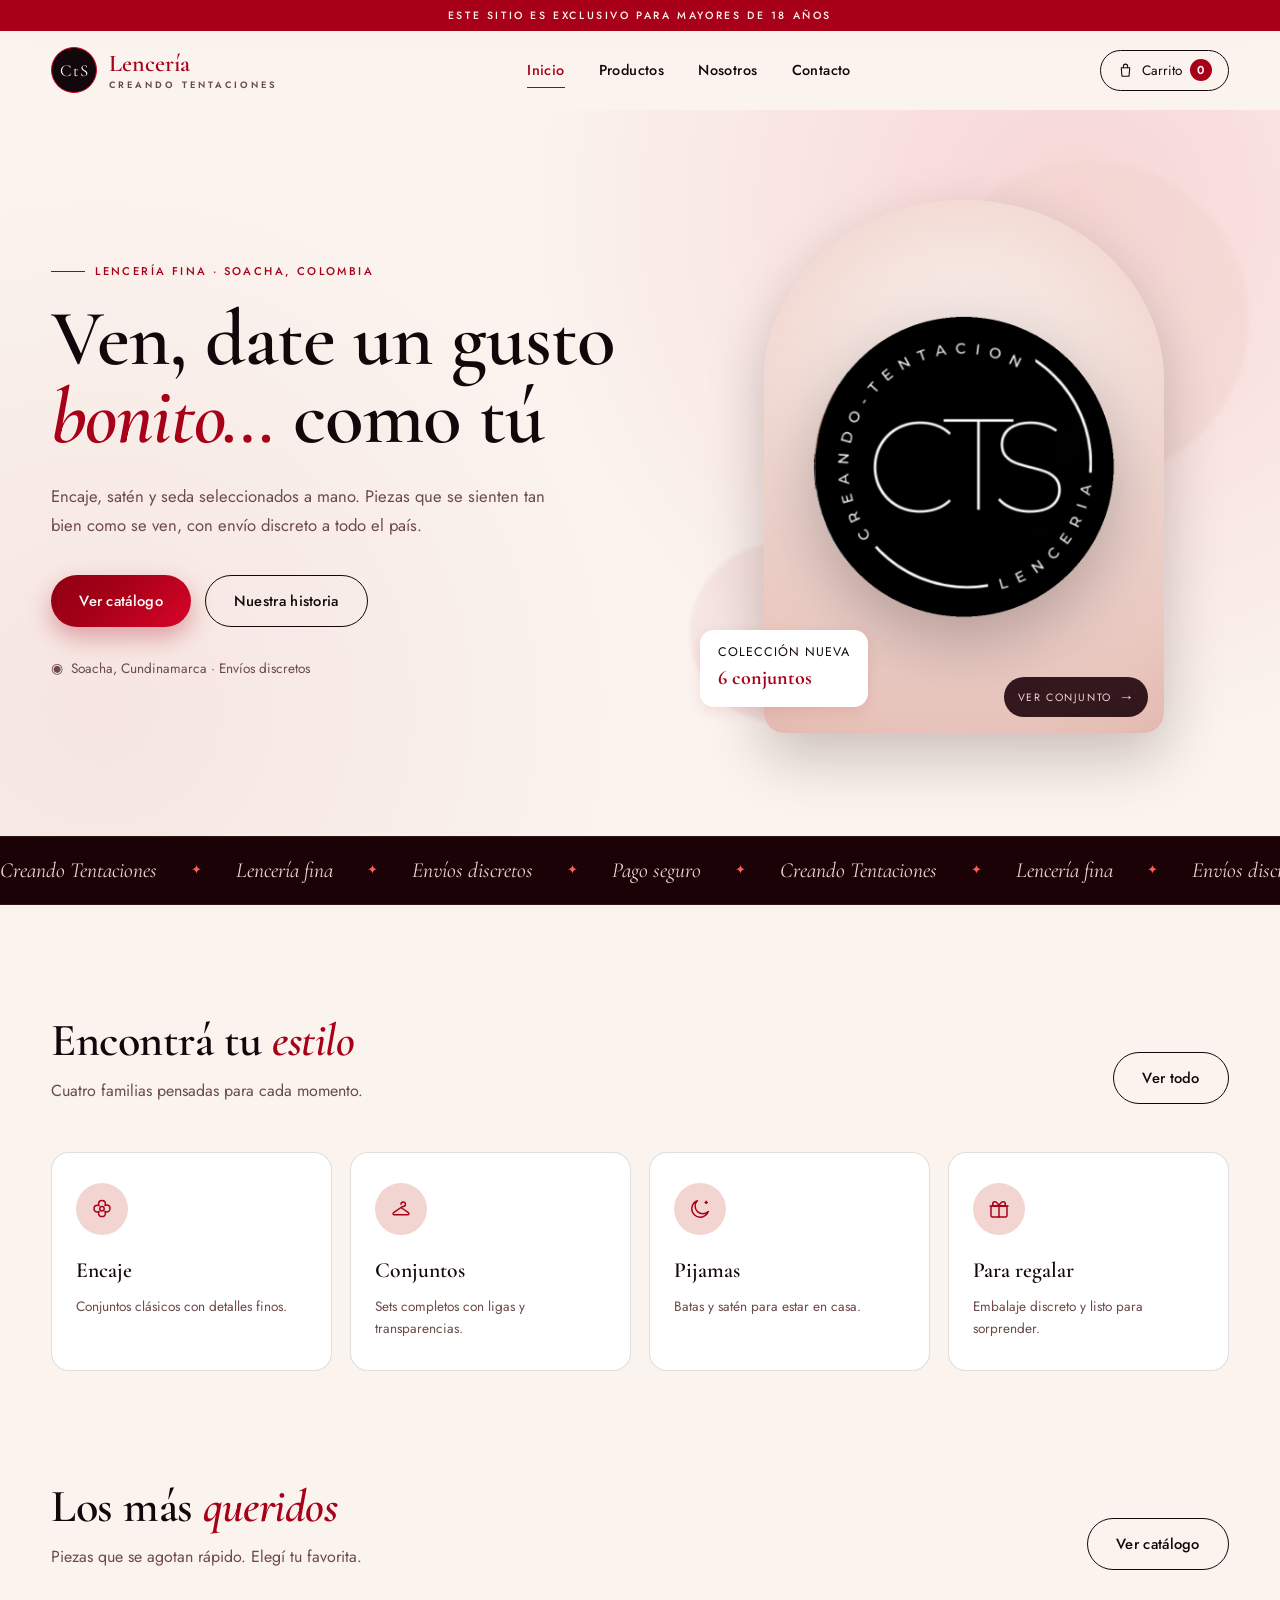
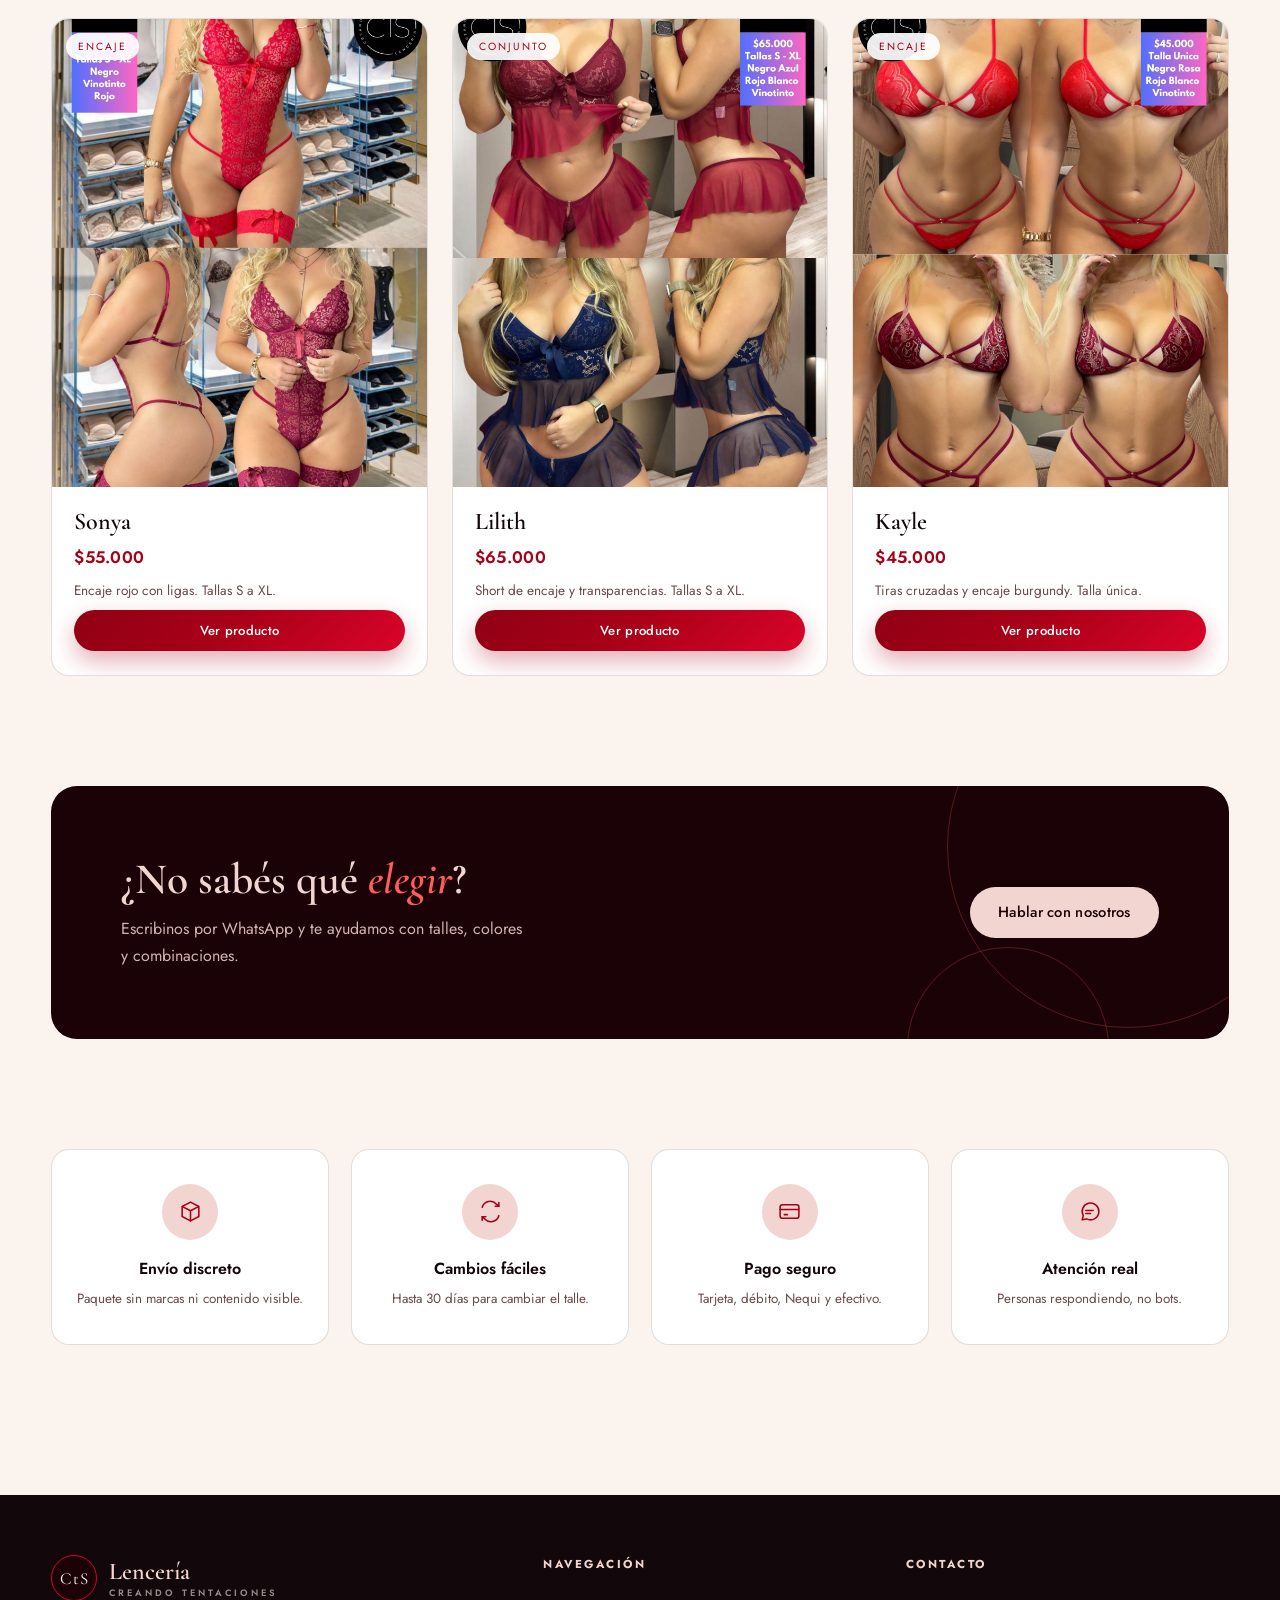
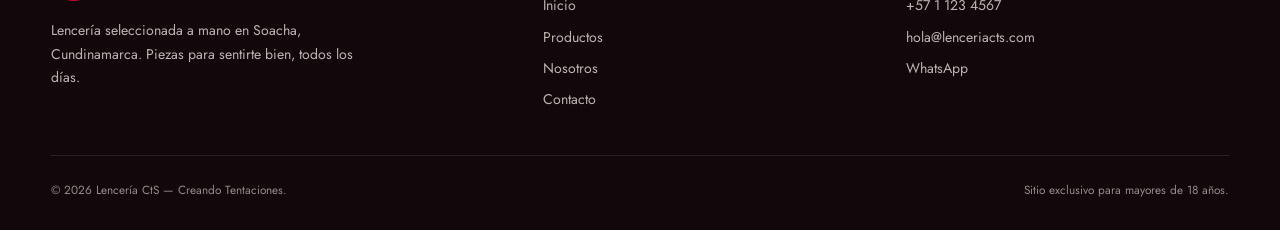
==== commit ecac30aa: "Accesibilidad: contraste del pie y nombres accesibles" ====
--- a/index.html
+++ b/index.html
@@ -30,7 +30,7 @@
             </nav>
 
             <div class="header-actions">
-                <a class="cart-btn" href="carrito/" aria-label="Ver carrito">
+                <a class="cart-btn" href="carrito/">
                     <svg class="cart-icon" viewBox="0 0 24 24" fill="none" stroke="currentColor" stroke-width="1.5" stroke-linecap="round" stroke-linejoin="round" aria-hidden="true"><path d="M6 8h12l-1 12H7L6 8Z"/><path d="M9 8V6a3 3 0 0 1 6 0v2"/></svg>
                     Carrito <span class="cart-count">0</span>
                 </a>
@@ -67,7 +67,7 @@
 
                     <button class="arch arch-brand" id="seasonOpen" type="button"
                             aria-haspopup="dialog" aria-controls="seasonModal"
-                            aria-label="Ver el conjunto de temporada">
+                            aria-label="Ver conjunto de temporada">
                         <span class="logo-wrap">
                             <img class="hero-logo" src="img/logo-cts.png"
                                  alt="Logo de Lencería CtS, Creando Tentaciones">
--- a/style.css
+++ b/style.css
@@ -1049,7 +1049,7 @@
     gap: 10px;
     padding-top: 24px;
     font-size: 0.74rem;
-    color: rgba(253, 247, 242, 0.45);
+    color: rgba(253, 247, 242, 0.55);
 }
 
 /* ---------- CARRITO LATERAL ---------- */
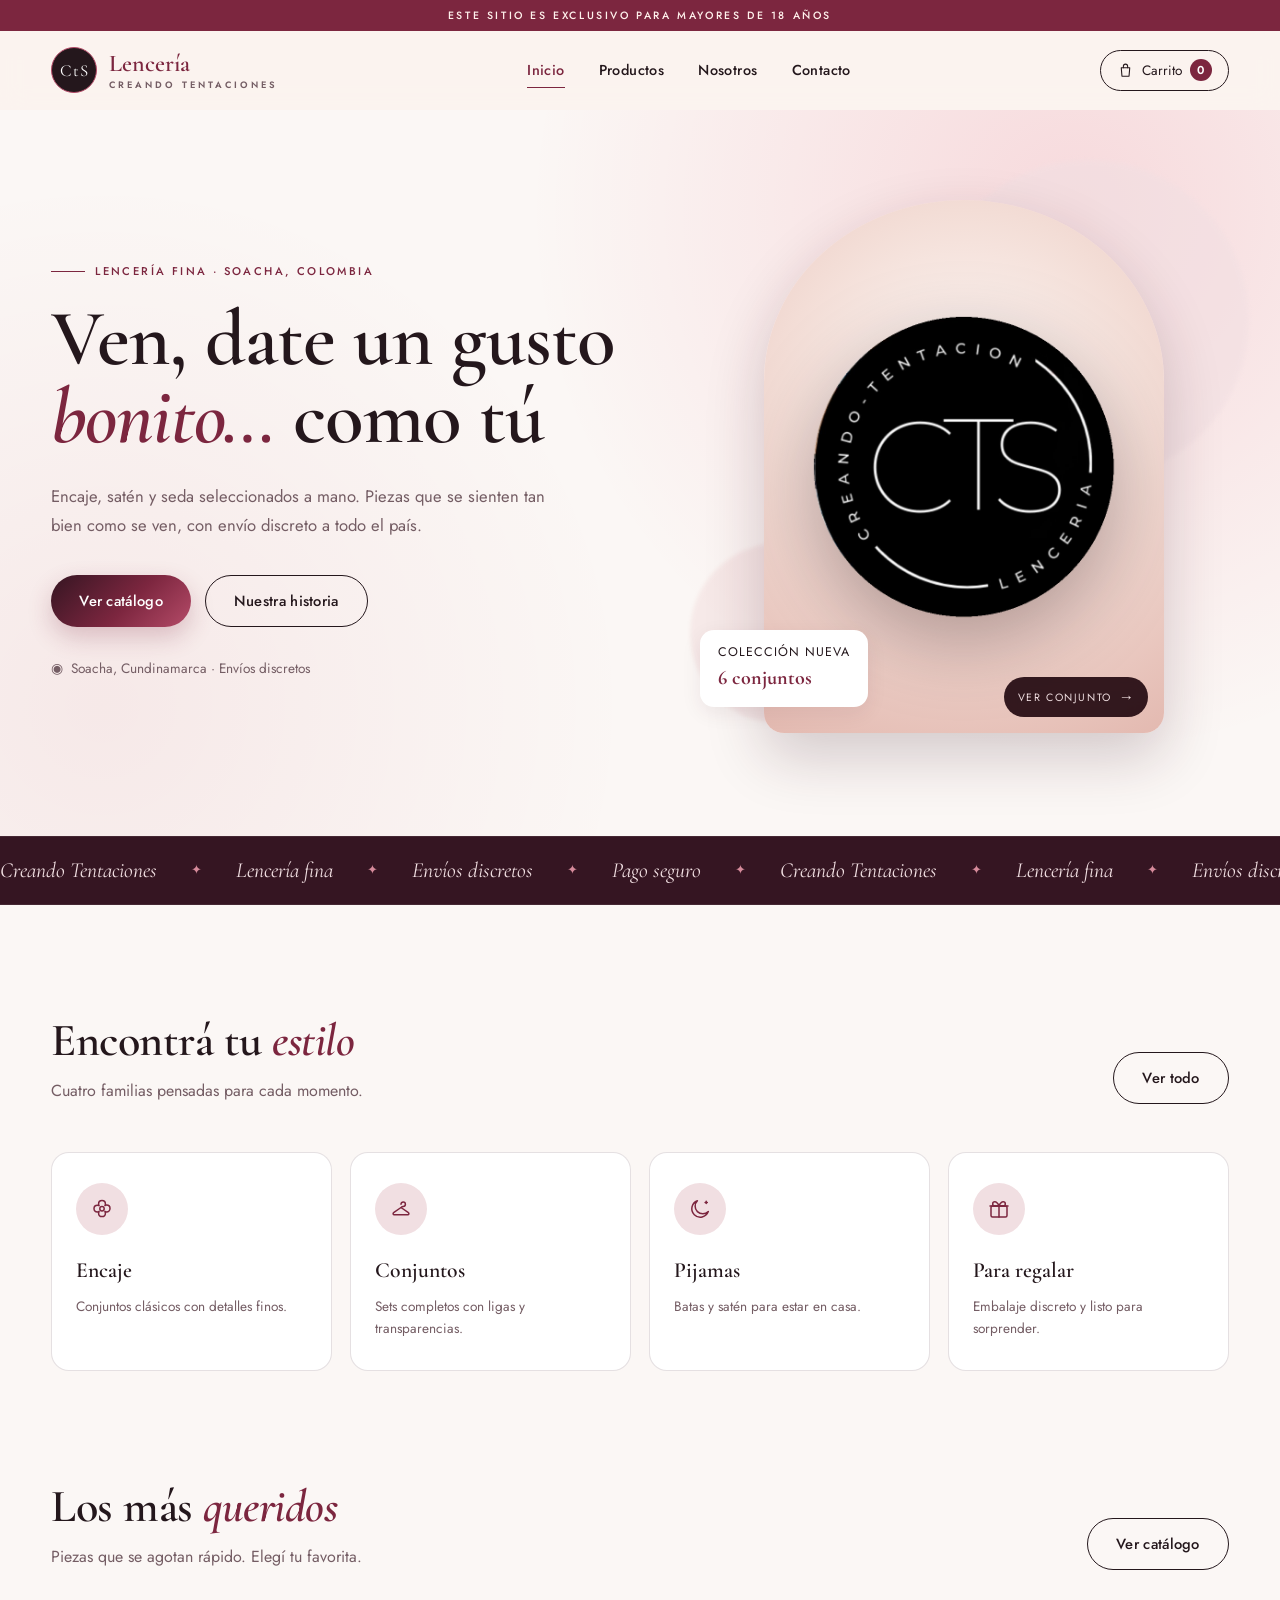
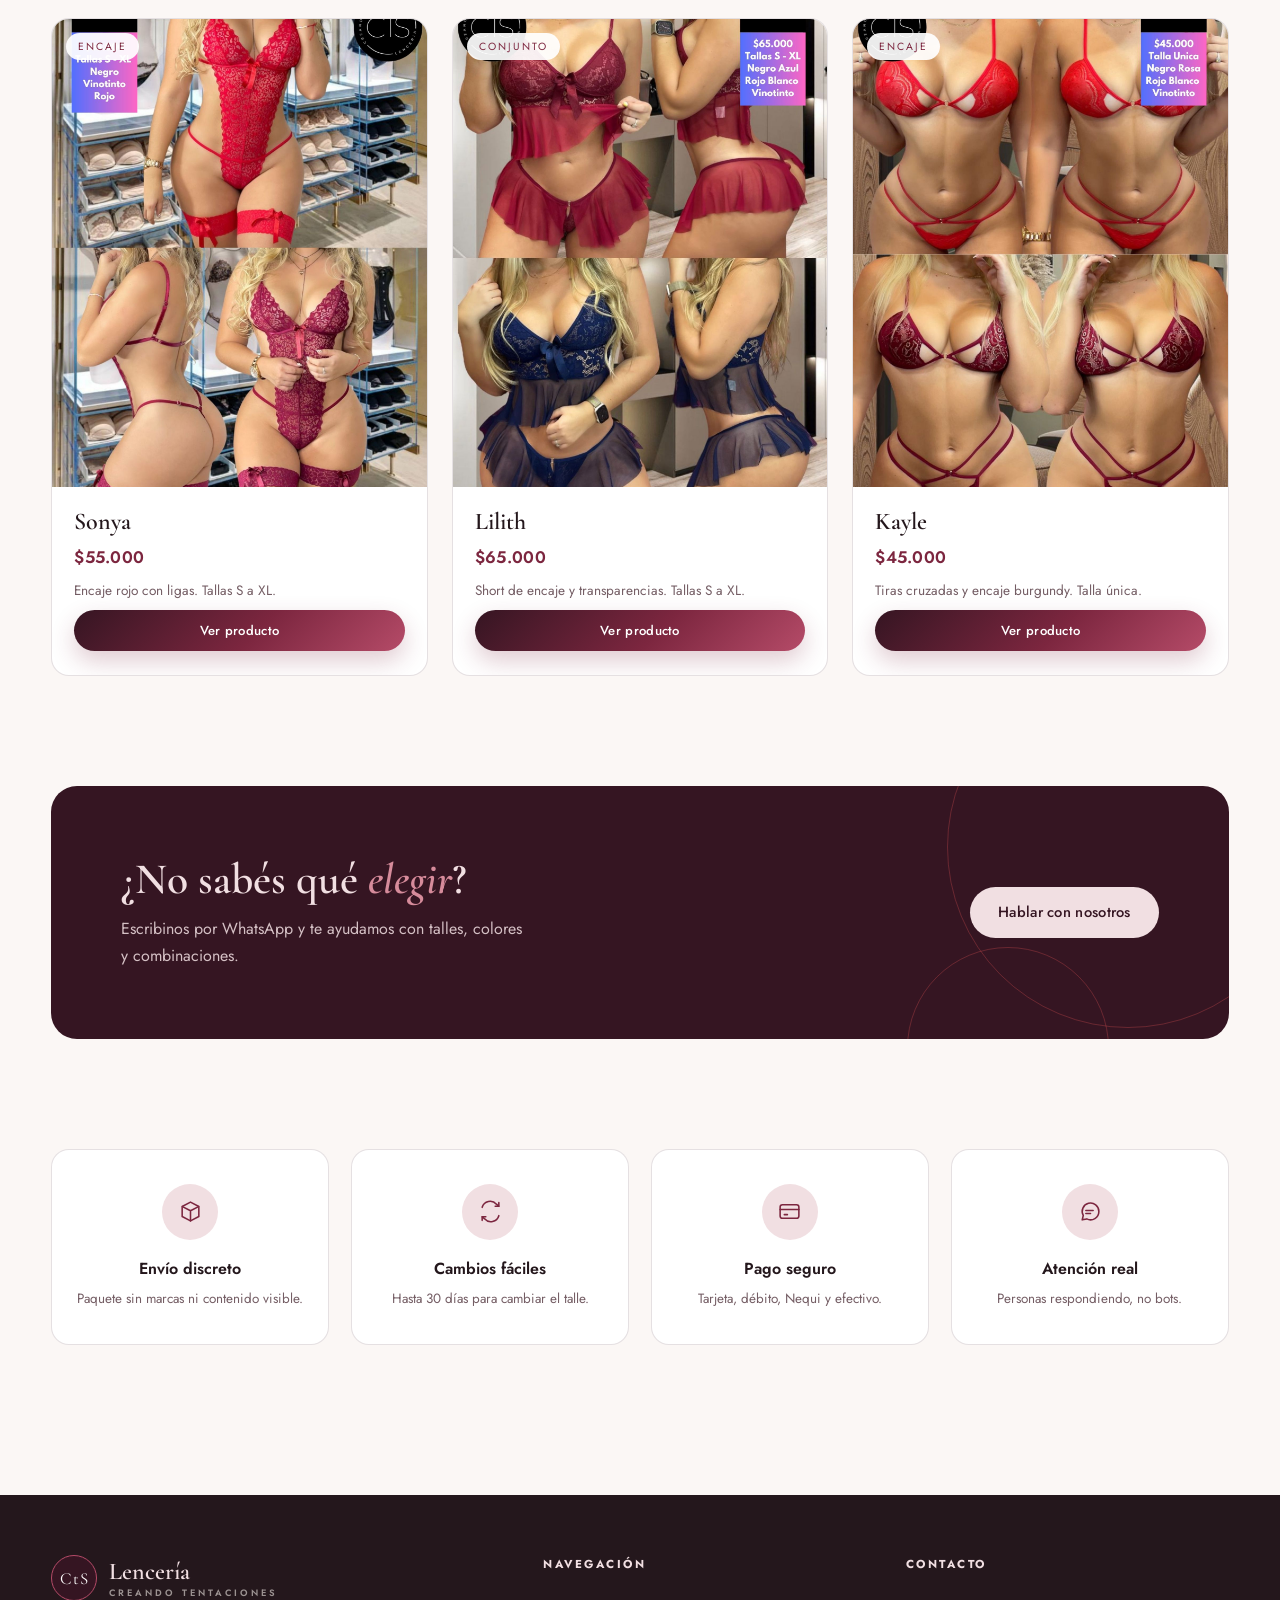
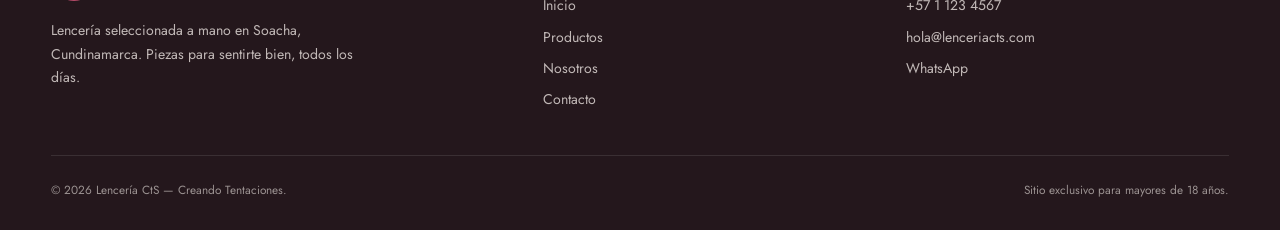
==== commit bded2fb2: "Improve mobile layouts across the store" ====
--- a/index.html
+++ b/index.html
@@ -34,7 +34,7 @@
                     <svg class="cart-icon" viewBox="0 0 24 24" fill="none" stroke="currentColor" stroke-width="1.5" stroke-linecap="round" stroke-linejoin="round" aria-hidden="true"><path d="M6 8h12l-1 12H7L6 8Z"/><path d="M9 8V6a3 3 0 0 1 6 0v2"/></svg>
                     Carrito <span class="cart-count">0</span>
                 </a>
-                <button class="menu-btn" id="menuBtn" aria-label="Abrir menú">☰</button>
+                <button class="menu-btn" id="menuBtn" aria-label="Abrir menú" aria-expanded="false">☰</button>
             </div>
         </div>
     </header>
--- a/style.css
+++ b/style.css
@@ -5,18 +5,18 @@
 
 /* ---------- VARIABLES ---------- */
 :root {
-    --ink: #12070a;
-    --ink-soft: #6d4a4a;
-    --wine: #a80018;
-    --wine-deep: #1b0206;
-    --rose: #d90429;
-    --rose-light: #ff5c5c;
-    --blush: #f2d5d0;
-    --cream: #fbf3ee;
+    --ink: #24171c;
+    --ink-soft: #745d64;
+    --wine: #7c263f;
+    --wine-deep: #351522;
+    --rose: #b54b68;
+    --rose-light: #d68b9b;
+    --blush: #f1dfe2;
+    --cream: #fbf7f5;
     --white: #ffffff;
-    --border: rgba(18, 7, 10, 0.13);
-    --shadow-sm: 0 4px 14px rgba(168, 0, 24, 0.10);
-    --shadow-lg: 0 24px 60px rgba(27, 2, 6, 0.22);
+    --border: rgba(53, 21, 34, 0.13);
+    --shadow-sm: 0 6px 20px rgba(78, 30, 49, 0.08);
+    --shadow-lg: 0 24px 60px rgba(53, 21, 34, 0.20);
     --radius: 18px;
     --serif: "Cormorant Garamond", Georgia, serif;
     --sans: "Jost", "Segoe UI", sans-serif;
@@ -270,15 +270,15 @@
 }
 
 .btn-primary {
-    background: linear-gradient(135deg, #8f0014, var(--wine) 45%, var(--rose));
+    background: linear-gradient(135deg, var(--wine-deep), var(--wine) 55%, var(--rose));
     color: var(--white);
-    box-shadow: 0 10px 24px rgba(168, 0, 24, 0.32);
+    box-shadow: 0 10px 24px rgba(124, 38, 63, 0.24);
 }
 
 .btn-primary:hover {
     background: linear-gradient(135deg, var(--rose), var(--wine));
     transform: translateY(-2px);
-    box-shadow: 0 16px 30px rgba(168, 0, 24, 0.40);
+    box-shadow: 0 16px 30px rgba(124, 38, 63, 0.32);
 }
 
 .btn-ghost {
@@ -1326,6 +1326,153 @@
     align-items: start;
 }
 
+.admin-access-wrap { margin-top: 44px; }
+
+.admin-access {
+    display: flex;
+    align-items: center;
+    justify-content: space-between;
+    gap: 24px;
+    padding: 26px 30px;
+    background: var(--white);
+    border: 1px solid var(--border);
+    border-radius: 20px;
+    box-shadow: var(--shadow-sm);
+}
+
+.admin-access .eyebrow { margin-bottom: 8px; }
+
+.admin-access h2 {
+    margin: 0 0 6px;
+    font-family: var(--serif);
+    font-size: 1.55rem;
+}
+
+.admin-access p { margin: 0; color: var(--ink-soft); font-size: 0.9rem; }
+
+@media (max-width: 640px) {
+    .admin-access { align-items: stretch; flex-direction: column; padding: 22px; }
+    .admin-access .btn { align-self: flex-start; }
+}
+
+.admin-container { max-width: 920px; }
+.admin-card { margin: 24px 0; padding: clamp(22px, 4vw, 36px); background: var(--white); border: 1px solid var(--border); border-radius: 20px; box-shadow: var(--shadow-sm); }
+.admin-card h2 { margin: 0 0 12px; font-family: var(--serif); font-size: 1.7rem; }
+.admin-card p { color: var(--ink-soft); line-height: 1.7; }
+.admin-card code { padding: 2px 5px; background: var(--cream); border-radius: 4px; }
+.admin-help-link { display: inline-block; margin: 4px 0 18px; color: var(--wine); font-weight: 600; }
+.admin-form { display: grid; grid-template-columns: repeat(2, minmax(0, 1fr)); gap: 18px; margin-top: 20px; }
+.admin-field { display: grid; gap: 7px; color: var(--ink); font-size: .88rem; font-weight: 500; }
+.admin-field input, .admin-field select, .admin-field textarea { width: 100%; padding: 12px 14px; border: 1px solid var(--border); border-radius: 10px; background: #fff; color: var(--ink); font: inherit; }
+.admin-field input:focus, .admin-field select:focus, .admin-field textarea:focus { outline: 2px solid var(--wine); outline-offset: 1px; }
+.admin-field-wide { grid-column: 1 / -1; }
+.admin-toolbar { display: flex; justify-content: space-between; align-items: center; gap: 16px; }
+.admin-toolbar h2 { margin: 0; }
+.admin-hint { font-size: .9rem; }
+.admin-product-list { display: grid; gap: 10px; margin-top: 22px; }
+.admin-product { display: grid; grid-template-columns: 62px 1fr auto auto; align-items: center; gap: 14px; padding: 10px; border: 1px solid var(--border); border-radius: 12px; }
+.admin-product img { width: 62px; height: 72px; object-fit: cover; border-radius: 8px; background: var(--cream); }
+.admin-product div { display: grid; gap: 4px; }
+.admin-product div span { color: var(--ink-soft); font-size: .82rem; }
+.admin-delete { padding: 9px 10px; border: 0; background: transparent; color: #9b3e4a; font: inherit; cursor: pointer; }
+.admin-divider { margin: 28px 0; border: 0; border-top: 1px solid var(--border); }
+.admin-form-actions { display: flex; flex-wrap: wrap; gap: 10px; }
+.admin-status { min-height: 1.5em; margin-bottom: 0; font-weight: 500; }
+.admin-page [hidden] { display: none !important; }
+@media (max-width: 640px) {
+    .admin-form { grid-template-columns: 1fr; }
+    .admin-field-wide { grid-column: auto; }
+    .admin-product { grid-template-columns: 52px 1fr auto; gap: 9px; }
+    .admin-product img { width: 52px; height: 62px; }
+    .admin-product .btn { padding: 8px; font-size: .8rem; }
+    .admin-delete { grid-column: 2 / -1; justify-self: end; padding: 4px 8px; }
+    .admin-toolbar { align-items: flex-start; }
+}
+
+/* Panel de administración: acceso editorial y paleta vino suave */
+.admin-main {
+    min-height: calc(100vh - 120px);
+    padding-block: clamp(42px, 7vw, 82px);
+    background:
+        radial-gradient(ellipse at 12% 20%, rgba(181, 75, 104, .09), transparent 35%),
+        radial-gradient(ellipse at 90% 85%, rgba(124, 38, 63, .07), transparent 36%),
+        var(--cream);
+}
+
+.admin-container { max-width: 1080px; }
+.admin-intro { margin-bottom: 32px; text-align: center; }
+.admin-intro .eyebrow { justify-content: center; margin-bottom: 10px; }
+.admin-intro .section-title { margin-bottom: 6px; }
+.admin-intro .section-sub { margin: 0; }
+.admin-login-grid { display: grid; grid-template-columns: 1fr 1fr; gap: clamp(18px, 3vw, 32px); align-items: stretch; max-width: 960px; margin: 0 auto 28px; }
+
+.admin-welcome {
+    position: relative;
+    isolation: isolate;
+    min-height: 460px;
+    overflow: hidden;
+    display: flex;
+    flex-direction: column;
+    justify-content: space-between;
+    padding: clamp(26px, 4vw, 42px);
+    border: 1px solid rgba(255,255,255,.16);
+    border-radius: 26px;
+    color: #fff9f7;
+    background: linear-gradient(145deg, #351522, #67253c 68%, #8b3b55);
+    box-shadow: 0 22px 50px rgba(53, 21, 34, .18);
+}
+
+.admin-welcome::before,
+.admin-welcome::after { content: ""; position: absolute; z-index: -1; border: 1px solid rgba(255,255,255,.11); border-radius: 50%; }
+.admin-welcome::before { width: 390px; height: 390px; right: -135px; top: 65px; }
+.admin-welcome::after { width: 270px; height: 270px; right: -75px; top: 125px; background: radial-gradient(circle, rgba(255,255,255,.08), transparent 70%); }
+.admin-welcome-top, .admin-welcome-bottom { display: flex; align-items: center; justify-content: space-between; gap: 12px; }
+.admin-welcome-icon { width: 52px; height: 52px; display: grid; place-items: center; border: 1px solid rgba(255,255,255,.55); border-radius: 50%; font: 600 1.15rem var(--serif); letter-spacing: 1px; }
+.admin-secure-tag { padding: 8px 12px; border: 1px solid rgba(255,255,255,.2); border-radius: 999px; background: rgba(255,255,255,.08); color: #fff8f5; font-size: .72rem; letter-spacing: .5px; }
+.admin-secure-tag span { margin-right: 5px; color: #f0bdc8; }
+.admin-welcome-copy { max-width: 340px; padding-block: 38px; }
+.admin-kicker, .admin-card-kicker { display: block; margin-bottom: 12px; color: var(--rose-light); font-size: .69rem; font-weight: 600; letter-spacing: 2.2px; text-transform: uppercase; }
+.admin-welcome-copy h2 { max-width: 320px; margin-bottom: 14px; font: 600 clamp(2rem, 3.5vw, 2.75rem)/1.04 var(--serif); }
+.admin-welcome-copy p { max-width: 310px; color: rgba(255,249,247,.76); font-size: .94rem; line-height: 1.75; }
+.admin-welcome-bottom { color: rgba(255,249,247,.62); font-size: .65rem; letter-spacing: 1.5px; text-transform: uppercase; }
+
+.admin-card.admin-login-card { display: flex; flex-direction: column; justify-content: center; margin: 0; padding: clamp(28px, 4vw, 46px); border-color: rgba(124, 38, 63, .10); border-radius: 26px; box-shadow: 0 20px 54px rgba(53, 21, 34, .10); }
+.admin-login-card h2 { margin-bottom: 5px; font-size: 2.2rem; line-height: 1.05; }
+.admin-login-card > p:not(.admin-status) { margin-bottom: 10px; font-size: .9rem; }
+.admin-login-form { grid-template-columns: 1fr; gap: 17px; margin-top: 20px; }
+.admin-login-form .admin-field-wide { grid-column: auto; }
+.admin-login-form .admin-field { gap: 8px; color: var(--ink-soft); font-size: .75rem; font-weight: 600; letter-spacing: .7px; text-transform: uppercase; }
+.admin-input-wrap { position: relative; display: flex; align-items: center; }
+.admin-input-icon { position: absolute; left: 14px; z-index: 1; color: #9a7881; font-size: 1rem; }
+.admin-login-form .admin-input-wrap input { min-height: 52px; padding: 12px 84px 12px 42px; border-color: #eadfe1; border-radius: 12px; background: #fffdfc; font-size: .93rem; letter-spacing: 0; text-transform: none; transition: border-color .2s ease, box-shadow .2s ease, background .2s ease; }
+.admin-login-form .admin-input-wrap input:focus { outline: 0; border-color: var(--rose); background: #fff; box-shadow: 0 0 0 4px rgba(181, 75, 104, .12); }
+.admin-login-form .admin-input-wrap input::placeholder { color: #b6a7ab; }
+.password-toggle { position: absolute; right: 12px; padding: 6px 4px; color: var(--wine); font-size: .75rem; font-weight: 600; }
+.password-toggle:hover { color: var(--rose); }
+.admin-login-form .admin-form-actions { margin-top: 5px; }
+.admin-login-button { width: 100%; min-height: 52px; justify-content: space-between; padding-inline: 20px; border-radius: 12px; font-size: .9rem; }
+.admin-login-button span { font-size: 1.15rem; transition: transform .2s ease; }
+.admin-login-button:hover span { transform: translateX(4px); }
+.admin-login-card .admin-status { margin-top: 8px; color: #9b3e4a; font-size: .85rem; line-height: 1.5; }
+.admin-login-foot { display: flex; align-items: center; gap: 8px; margin-top: 18px; padding-top: 16px; border-top: 1px solid #f0e7e8; color: #927d83; font-size: .76rem; }
+.admin-lock { width: 15px; height: 15px; color: var(--wine); }
+.admin-card-kicker { color: var(--wine); }
+
+@media (max-width: 760px) {
+    .admin-login-grid { grid-template-columns: 1fr; max-width: 520px; }
+    .admin-welcome { min-height: 320px; }
+    .admin-welcome-copy { padding-block: 30px; }
+}
+@media (max-width: 520px) {
+    .admin-main { padding-top: 36px; }
+    .admin-intro { margin-bottom: 22px; }
+    .admin-welcome { min-height: 270px; padding: 24px; border-radius: 22px; }
+    .admin-welcome-copy { padding-block: 22px; }
+    .admin-welcome-copy h2 { font-size: 2rem; }
+    .admin-welcome-bottom { font-size: .58rem; }
+    .admin-card.admin-login-card { padding: 27px 22px; border-radius: 22px; }
+}
+
 .cart-list { display: grid; gap: 18px; }
 
 .cart-row {
@@ -1561,3 +1708,85 @@
     .cart-row { flex-direction: column; }
     .cart-row-media { width: 100%; flex-basis: auto; aspect-ratio: 16 / 10; }
 }
+
+/* Ajustes finales para pantallas pequeñas */
+@media (max-width: 860px) {
+    .hero-grid { gap: 18px; }
+    .hero-copy { order: 0; }
+    .hero-visual { order: 1; width: 100%; margin: 8px auto 0; }
+    .arch { width: min(320px, 76vw); }
+    .hero-badge { left: max(2%, calc(50% - 205px)); }
+    .split { gap: 28px; }
+    .contact-grid { gap: 22px; }
+}
+
+@media (max-width: 640px) {
+    .container { width: min(100% - 32px, 520px); }
+    .section-head { gap: 14px; margin-bottom: 28px; }
+    .section { padding-block: 48px; }
+    .page-hero { padding: 46px 0 30px; }
+    .page-hero p { margin-top: 12px; font-size: .93rem; }
+    .toolbar { gap: 12px; margin-bottom: 24px; }
+    .chips { gap: 8px; }
+    .chip { min-height: 40px; padding: 8px 14px; }
+    .product-grid { gap: 18px; }
+    .card-body { padding: 18px; }
+    .card-body .btn { width: 100%; min-height: 46px; }
+    .cart-layout { gap: 18px; }
+    .cart-row { gap: 12px; padding: 12px; }
+    .cart-row-controls { gap: 10px; }
+    .control { min-width: 0; }
+    .opt-select { max-width: 100%; padding-inline: 8px; }
+    .summary-card { padding: 22px; }
+    .admin-access-wrap { margin-top: 30px; }
+    .admin-access .btn { width: 100%; }
+    .form-card .btn { width: 100%; }
+    .site-footer { padding: 44px 0 24px; }
+    .footer-grid { gap: 26px; padding-bottom: 28px; }
+    .footer-col a { margin: 0; letter-spacing: .5px; text-transform: none; }
+    .footer-bottom { flex-direction: column; font-size: .7rem; }
+    .modal { padding: 10px; }
+    .modal-box { width: 100%; max-height: 94dvh; border-radius: 18px; overflow-y: auto; }
+    .modal-media { height: clamp(150px, 32dvh, 230px); }
+    .modal-content { padding: 22px; overflow: visible; }
+    .modal-content h3 { font-size: 1.8rem; }
+    .modal-close { top: 10px; right: 10px; width: 38px; height: 38px; }
+    .cta-band { gap: 20px; border-radius: 20px; }
+    .cta-band > .btn { width: 100%; }
+}
+
+@media (max-width: 520px) {
+    .hero { padding: 34px 0 46px; }
+    .hero-grid { gap: 12px; }
+    .hero .eyebrow { margin-bottom: 14px; font-size: .62rem; letter-spacing: 1.5px; }
+    .hero .lead { margin-top: 17px; font-size: .96rem; line-height: 1.65; }
+    .hero-actions { gap: 10px; margin-top: 22px; }
+    .hero-actions .btn { width: 100%; min-height: 48px; }
+    .hero-meta { margin-top: 20px; font-size: .76rem; }
+    .hero-visual { margin-top: 4px; }
+    .arch { width: min(270px, 72vw); }
+    .brand-cta { right: 10px; bottom: 10px; padding: 8px 11px; }
+    .hero-badge { display: none; }
+    .section-title { font-size: clamp(1.9rem, 9vw, 2.5rem); }
+    .cat-grid { gap: 12px; }
+    .cat-card { padding: 22px 18px; }
+    .toolbar .search { min-width: 0; }
+    .cart-btn { flex-shrink: 0; }
+    .menu-btn { flex: 0 0 40px; }
+    .admin-product { grid-template-columns: 46px minmax(0, 1fr) auto; }
+    .admin-product img { width: 46px; height: 56px; }
+}
+
+@media (max-width: 360px) {
+    .container { width: calc(100% - 26px); }
+    .header-inner { gap: 8px; }
+    .logo { min-width: 0; gap: 7px; }
+    .logo-mark { flex: 0 0 36px; width: 36px; height: 36px; }
+    .logo-text { font-size: 1.15rem; white-space: nowrap; }
+    .logo-text small { font-size: .44rem; letter-spacing: 1.15px; }
+    .header-actions { gap: 7px; }
+    .cart-btn { padding: 8px; }
+    .menu-btn { flex-basis: 36px; width: 36px; height: 38px; }
+    .age-bar { padding-inline: 6px; font-size: .52rem; letter-spacing: 1px; }
+    .admin-secure-tag { padding: 7px 9px; font-size: .65rem; }
+}
